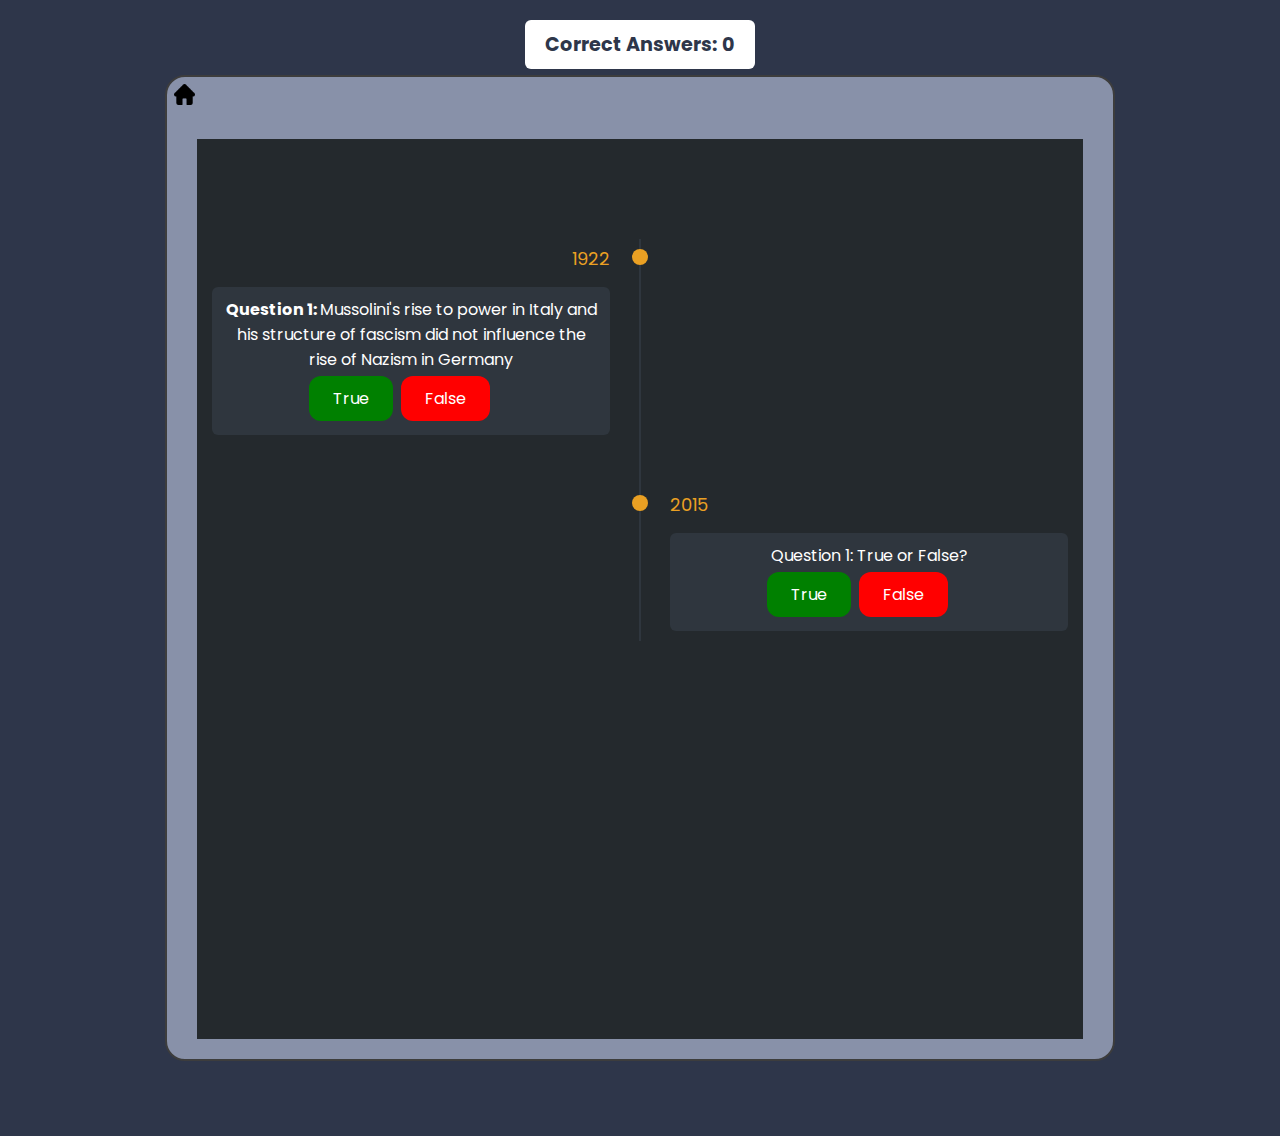
==== timeline.html @ 14f2a446 "fixing pages" ====
<!DOCTYPE html>
<html lang="en">
<head>
    <meta name="viewport" content="width=device-width, initial-scale=1.0">
    <title>Timeline</title>
    <link rel="stylesheet" href="style.css">
    <style>  @import url('https://fonts.googleapis.com/css2?family=Poppins:wght@300;400;500;600;700&display=swap');
      *{
        margin:0;
        padding:0;
        box-sizing: border-box;
      }
      body{
        font-family: 'Poppins', sans-serif;
      }
      .timeline-section{
        background-color: #24292d;
        min-height: 100vh;
        padding: 100px 15px;
      }
      .timeline-items{
        max-width: 1000px;
        margin:auto;
        display: flex;
        flex-wrap: wrap;
        position: relative;
      }
      .timeline-items::before{
        content: '';
        position: absolute;
        width: 2px;
        height: 100%;
        background-color: #2f363e;
        left: calc(50% - 1px);
      }
      .timeline-item{
        margin-bottom: 40px;
        width: 100%;
        position: relative;
      }
      .timeline-item:last-child{
        margin-bottom: 0;
      }
      .timeline-item:nth-child(odd){
          padding-right: calc(50% + 30px);
        text-align: right;
      }
      .timeline-item:nth-child(even){
          padding-left: calc(50% + 30px);
      }
      .timeline-dot{
        height: 16px;
        width: 16px;
        background-color: #eaa023;
        position: absolute;
        left: calc(50% - 8px);
        border-radius: 50%;
        top:10px;
      }
      .timeline-date{
        font-size: 18px;
        color: #eaa023;
        margin:6px 0 15px;
      }
      .timeline-content{
          background-color: #2f363e;
        padding: 30px;
        border-radius: 5px;
      }
      .timeline-content h3{
          font-size: 18px;
        color: #ffffff;
        margin:0 0 10px;
        text-transform: capitalize;
        font-weight: 500;
        text-align: center;
       
      }
      .timeline-content p{
          color: #c8c8c8;
        font-size: 16px;
        font-weight: 300;
        line-height: 22px;
   
      }
      .read-more {
        display: inline-block;
        background-color: #eaa023;
        padding: 8px 16px;
        margin-top: 10px;
        border-radius: 5px;
        font-weight: 500;
        text-decoration: none;
        color: #ffffff;
        cursor: pointer;
}
/* Modal */
.modal {
    display: none;
    position: fixed;
    z-index: 1;
    left: 0;
    top: 0;
    width: 100%;
    height: 100%;
    overflow: auto;
    background-color: rgba(0, 0, 0, 0.4);
}
.modal-content {
    background-color: #2f363e;
    margin: 15% auto;
    padding: 20px;
    border: 1px solid #888;
    width: 80%;
    position: relative;
    text-align: left;
}
.modal-image {
    max-width: 100%;
    height: auto;
}
.close {
    color: white;
    font-size: 28px;
    font-weight: bold;
    position: absolute;
    right: 10px;
    top: 5px;
    cursor: pointer;
}

/* responsive */
@media(max-width: 767px){
  .timeline-items::before{
    left: 7px;
  }
  .timeline-item:nth-child(odd){
    padding-right: 0;
    text-align: left;
  }
  .timeline-item:nth-child(odd),
  .timeline-item:nth-child(even){
    padding-left: 37px;
  }
  .timeline-dot{
    left:0;
  }

      }
    </style>
</head>
<body>

  <div class="container_wrapper"> 
    <a href= "index.html" >
      <img src= "images/black-home.png" style="top:auto; width:35; height:35px; padding:7px" >
      </a>
    <div class="container_inner"> 
      <div id="correct-answers-container">
        <span>Correct Answers: </span><span id="correct-answers">0</span>
      </div>      

    

 <section class="timeline-section">
	<div class="timeline-items">

     <!-- QUESTION 1: ANSWER= FALSE-->
		<div class="timeline-item">
			<div class="timeline-dot"></div>
			<div class="timeline-date">1922</div>
      <div class="quiz">
        <p> <b>Question 1: </b>Mussolini's rise to power in Italy and his structure of fascism did not influence the rise of Nazism in Germany</p>
        <button onclick="checkAnswer('true', 'false', 1)" style="background-color: green; color: white;">True</button>
        <button onclick="checkAnswer('true', 'true', 1)" style="background-color: red; color: white;">False</button>
        <span id="feedback-1" class="correct-incorrect"></span>
      </div>
			<div class="timeline-content" id="timeline-text-1" style="display: none;">
        <h3>Mussolini comes to power in Italy</h3>
        <p>
          The statement is false. Mussolini's rise to power and his conception of fascism 
          did have an impact on the rise of Nazism in Germany. Mussolini’s conception of fascism 
          laid the groundwork for similar ideologies, such as Nazism, which shared several core 
          tenets, including nationalism, totalitarianism, and anti-democratic ideals.

        </p>
        <button class="read-more" id="info-btn-1" style="background-color: purple; color: white;">Read More</button>

        <div class="modal" id="modal-1">
          <div class="modal-content">
            <span class="close">&times;</span>
            <br>
            <div class = "clearfix">
              <img class="modal-image" src="images/prisoners.png" alt="Pineapple" title="this will be displayed as a tooltip" 
              width="526" height="739" padding = "8px">
            <p style="color: white; font-size: 18px;"> 
            <b> Section One </b>
            <br>
            <br>
            Lorem ipsum dolor sit amet, consectetur adipiscing elit. Vestibulum vel justo vitae odio sagittis vulputate non nec velit. Etiam et justo eu dolor convallis tincidunt. In ultricies libero lorem, eget semper lectus egestas in. Sed facilisis odio ac orci pretium, sed vestibulum ligula fringilla. Proin egestas neque non tristique vestibulum. Praesent euismod, sapien non fermentum pretium, mauris eros malesuada enim, et tincidunt mi dolor in lectus.
            <br>
            <br>
            <b>Section 2</b>
            <br>
            <br>
            Pellentesque vel imperdiet turpis, vitae dictum arcu. Quisque fermentum turpis sapien, eget tristique erat auctor in. Ut dapibus, lorem a cursus auctor, sapien purus aliquam neque, eget iaculis ante odio vitae libero. Fusce in eros dolor. Nam ut ipsum dapibus, fermentum orci id, cursus dolor. Mauris at diam odio. In consequat vehicula magna, ut tempor justo ultricies vel. Vivamus dictum bibendum odio, ac venenatis nisl mollis non.
            <br>
            <br>
            <b>Section 3</b>
            <br>
            <br>
            Morbi condimentum nibh vel sapien suscipit, vitae vulputate erat bibendum. Cras bibendum laoreet mauris, in malesuada mauris sodales nec. Integer sed erat consequat, fringilla sem ac, accumsan sapien. Nunc auctor vestibulum ligula, eu maximus mi dignissim a. Integer facilisis, sapien eu bibendum volutpat, nisi lorem egestas sapien, non venenatis ligula libero ut sapien. Duis porttitor convallis quam, in ullamcorper tellus bibendum vel. Fusce vitae ullamcorper nulla, at varius quam.
            </p>
            </div>
          </div>
        </div>
      </div>
    </div>

         <!-- timeline item 2 -->
    <div class="timeline-item">
			<div class="timeline-dot"></div>
			<div class="timeline-date">2015</div>
      <div class="quiz">
        <p>Question 1: True or False?</p>
        <button onclick="checkAnswer('false', 'true', 2)" style="background-color: green; color: white;">True</button>
        <button onclick="checkAnswer('true', 'true', 2)" style="background-color: red; color: white;">False</button>
        <span id="feedback-2" class="correct-incorrect"></span>
      </div>
			<div class="timeline-content" id="timeline-text-2" style="display: none;">
        <h3>timeline item title</h3>
        <p>Lorem ipsum dolor sit amet, consectetur adipiscing elit, sed do eiusmod tempor incididunt ut labore et dolore magna aliqua. </p>
        <button class="read-more" id="info-btn-2" style="background-color: purple; color: white;">Read More</button>
        <div class="modal" id="modal-2">
          <div class="modal-content">
            <span class="close">&times;</span>
            <br>
            <img src="images/black.jpeg" alt="Your Image Description" class="modal-image" width="400" height="400">
            <p>Lorem ipsum dolor sit amet, consectetur adipiscing elit. Vivamus lacinia odio vitae vestibulum vestibulum. Cras porttitor metus justo, ut fringilla nibh pretium a. Fusce laoreet consequat sapien, id congue</p>
          </div>
        </div>
      </div>
    </div>
   


	</div>
</section>
<!-- end of box 1 -->



   
  </div>

  <script src="timeline.js"></script>
</body>
</html>
---- style.css ----
* {
    margin: 0;
    padding: 0;
    font-family: 'Poppins', sans-serif;
    box-sizing: border-box;
  }
  
  body {
    background: #2e364a;
  }
  
  .container_wrapper {
    position: relative;
    margin: 75px auto;
    max-width: 950px;
    background: #8891a9;
    border: 2px solid #3d3d3d;
    border-radius: 20px;
  }
  
  .container_inner {
   
    padding: 20px 30px;
  }
  
  
  .home__menu{
    list-style: none;
    display: flex;
    flex-direction: column;
    align-items: center;
    gap:25px;
}
.home__menu a{
    text-transform: uppercase;
    line-height: 32px;
    font-size: 22px;
    font-weight: 500;
    transition: all 0.2s;
    position: relative;
}
.home__menu a:after {
    content: '';
    position: absolute;
    width: 100%;
    transform: scaleX(0);
    height: 2px;
    bottom: 0;
    left: 0;
    background-color: #0087ca;
    transform-origin: bottom right;
    transition: transform 0.25s ease-out;
}
.home__menu a:hover:after {
    transform: scaleX(1);
    transform-origin: bottom left;
}
  
  .nav-links {
    list-style-type: none;
    display: flex;
    gap: 10px;
    padding-bottom: 20px;
  }
  
  .nav-link {
    text-decoration: none;
    color: white;
    font-size: 1.2rem;
    cursor: pointer;
  }
  
  .nav-link:hover {
    color: #ccc;
  }
  
  button {
    background-color: #4CAF50;
    border: none;
    color: white;
    text-align: center;
    text-decoration: none;
    display: inline-block;
    font-size: 16px;
    margin: 4px 2px;
    cursor: pointer;
    border-radius: 12px;
    padding: 10px 24px;
  }
  /* Add the CSS code for the Read More button and the modal outside the media query */
.read-more {
    display: inline-block;
    background-color: #eaa023;
    padding: 8px 16px;
    margin-top: 10px;
    border-radius: 5px;
    font-weight: 500;
    text-decoration: none;
    color: #ffffff;
    cursor: pointer;
  }
  
  .modal {
    display: none;
    position: fixed;
    z-index: 1;
    left: 0;
    top: 0;
    width: 100%;
    height: 100%;
    overflow: auto;
    background-color: rgba(0, 0, 0, 0.4);
  }
  
  .modal-content {
    background-color: #2f363e;
    margin: 15% auto;
    padding: 20px;
    border: 1px solid #888;
    width: 80%;
    position: relative;
    
  }
  
  .modal-image {
    float: left;
    padding: 12px;
  }

  .clearfix::after {
    content: "";
    clear: both;
    display: table;
    color: white;
    
  }
  
  .close {
    color: white;
    font-size: 28px;
    font-weight: bold;
    position: absolute;
    right: 10px;
    top: 5px;
    cursor: pointer;
  }
  
  /* The rest of your CSS code */
  
  
  .quiz {
    background: #fff;
    padding: 10px;
    border-radius: 6px;
    margin-bottom: 10px;
    text-align: center;
  }
  
  .correct-incorrect {
    padding: 10px;
    margin-top: 10px;
    border-radius: 6px;
    font-weight: bold;
    display: inline-block;
  }
  
  .correct {
    background-color: #4caf50;
    color: white;
  }
  
  .incorrect {
    background-color: #f44336;
    color: white;
  }
  
  .text-hidden {
    display: none;
  }
  

  #correct-answers-container {
    background-color: white;
    color: #2e364a;
    font-size: 1.2rem;
    font-weight: bold;
    padding: 10px 20px;
    border-radius: 6px;
    display: flex;
    justify-content: center;
    align-items: center;
    gap: 5px;
    position: fixed;
    top: 20px;
    left: 50%;
    transform: translateX(-50%);
    z-index: 15;
  }
  
  
  .quiz {
    font-family: 'Poppins';
    color: white;
    background: #2f363e;
    padding: 10px;
    border-radius: 6px;
    margin-bottom: 10px;
  }
  
  .timeline {
    position: relative;
    max-width: 1200px;
    margin: 100px auto;
  }
  
  .container {
    padding: 10px 50px;
    position: relative;
    width: 50%;
    animation: movedown 1s linear forwards;
    opacity: 0;
  }
  

@keyframes movedown {
  0%{
    opacity: 1;
    transform: translateY(-30px);
  }
  100%{
    opacity: 1;
    transform: translateY(0px);
  }
}


.container:nth-child(1){
  animation-delay: 0s;
}
.container:nth-child(2){
  animation-delay: 1s;
}
.container:nth-child(3){
  animation-delay: 2s;
}
.container:nth-child(4){
  animation-delay: 3s;
}
.container:nth-child(5){
  animation-delay: 4s;
}
.container:nth-child(6){
  animation-delay: 5s;
}

.text-box{
  padding: 20px 30px;
  background: #fff;
  position: relative;
  border-radius: 6px;
  font-size: 15px;
}
.left-container{
  left: 0;
}
.right-container{
  left: 50%;
}



@keyframes moveline {
  0%{
    height: 0;
  }
  100%{
    height: 100%;
  }
}

.text-box h2{
  font-weight: 600;
}
.text-box small{
  display: inline-block;
  margin-bottom: 15px;
}

.left-container-arrow{
  height: 0;
  width: 0;
  position: absolute;
  top: 28px;
  z-index: -5;
  border-top: 15px solid transparent;
  border-bottom: 15px solid transparent;
  border-left: 15px solid #fff;
  right: -15px;
}
.right-container-arrow{
  height: 0;
  width: 0;
  position: absolute;
  top: 28px;
  z-index: -5;
  border-top: 15px solid transparent;
  border-bottom: 15px solid transparent;
  border-right: 15px solid #fff;
  left: -15px;
}

  .info-btn.show {
    display: inline-block;
  }
  
.info-btn {
    display: none;
    background-color: #574caf;
    border: none;
    color: white;
    text-align: center;
    text-decoration: none;
    font-size: 12px;
    cursor: pointer;
    border-radius: 4px;
    padding: 4px 8px;
    position:relative;
    top: 10px;
    right: 10px;
  }
  
  

 
  
  .close {
    color: #aaaaaa;
    float: right;
    font-size: 28px;
    font-weight: bold;
  }
  
  .close:hover,
  .close:focus {
    color: #000;
    text-decoration: none;
    cursor: pointer;
  }
  



  

@media screen and (max-width: 600px){
  
  .timeline{
    margin: 50px auto;
  }
  .timeline::after{
    left: 31px;
  }
  .container{
    width: 100%;
    padding-left: 80px;
    padding-right: 25px;
  }
  .text-box{
    font-size: 13px;
  }
  .text-box small{
    margin-bottom: 10px;
  }
  .right-container{
    left: 0;
  }

  .left-container img, .right-container img{
    left: 10px;
  }

  .left-container-arrow{
    border-right: 15px solid #fff;
    border-left: 0;
    left: -15px;
    z-index: -10;
  }

.right-container-arrow{
    border-right: 16px solid #fff;
    border-left: 0;
    left: -15px;
    z-index: 0;
  }

  body {
    display: flex;
    justify-content: center;
    align-items: center;
    min-height: 100vh;
    margin: 0;
}

@keyframes tonext {
    75% {
      left: 0;
    }
    95% {
      left: 100%;
    }
    98% {
      left: 100%;
    }
    99% {
      left: 0;
    }
  }
  
  @keyframes tostart {
    75% {
      left: 0;
    }
    95% {
      left: -300%;
    }
    98% {
      left: -300%;
    }
    99% {
      left: 0;
    }
  }
  
  @keyframes snap {
    96% {
      scroll-snap-align: center;
    }
    97% {
      scroll-snap-align: none;
    }
    99% {
      scroll-snap-align: none;
    }
    100% {
      scroll-snap-align: center;
    }
  }
  
  body {
    max-width: 37.5rem;
    margin: 0 auto;
    padding: 0 1.25rem;
    font-family: 'Lato', sans-serif;
  }
  
  * {
    box-sizing: border-box;
    scrollbar-color: transparent transparent; /* thumb and track color */
    scrollbar-width: 0px;
  }
  
  *::-webkit-scrollbar {
    width: 0;
  }
  
  *::-webkit-scrollbar-track {
    background: transparent;
  }
  
  *::-webkit-scrollbar-thumb {
    background: transparent;
    border: none;
  }
  
  * {
    -ms-overflow-style: none;
  }
  
  ol, li {
    list-style: none;
    margin: 0;
    padding: 0;
  }
  
  .carousel {
    position: relative;
    padding-top: 75%;
    filter: drop-shadow(0 0 10px #0003);
    perspective: 100px;
  }
  
  .carousel__viewport {
    position: absolute;
    top: 0;
    right: 0;
    bottom: 0;
    left: 0;
    display: flex;
    overflow-x: scroll;
    counter-reset: item;
    scroll-behavior: smooth;
    scroll-snap-type: x mandatory;
  }
  
  .carousel__slide {
    position: relative;
    flex: 0 0 100%;
    width: 100%;
    background-color: #f99;
    counter-increment: item;
  }
  
  .carousel__slide:nth-child(even) {
    background-color: #99f;
  }
  
  .carousel__slide:before {
    content: counter(item);
    position: absolute;
    top: 50%;
    left: 50%;
    transform: translate3d(-50%,-40%,70px);
    color: #fff;
    font-size: 2em;
  }
  
  .carousel__snapper {
    position: absolute;
    top: 0;
    left: 0;
    width: 100%;
    height: 100%;
    scroll-snap-align: center;
  }
  
  @media (hover: hover) {
    .carousel__snapper {
      animation-name: tonext, snap;
      animation-timing-function: ease;
      animation-duration: 4s;
      animation-iteration-count: infinite;
    }
  
    .carousel__slide:last-child .carousel__snapper {
      animation-name: tostart, snap;
    }
  }
  
  @media (prefers-reduced-motion: reduce) {
    .carousel__snapper {
      animation-name: none;
    }
  }
  
  .carousel:hover .carousel__snapper,
  .carousel:focus-within .carousel__snapper {
    animation-name: none;
  }
  
  .carousel__navigation {
    position: absolute;
    right: 0;
    bottom: 0;
    left: 0;
    text-align: center;
  }
  
  .carousel__navigation-list,
  .carousel__navigation-item {
    display: inline-block;
  }
  
  .carousel__navigation-button {
    display: inline-block;
    width: 1.5rem;
    height: 1.5rem;
    background-color: #333;
    background-clip: content-box;
    border: 0.25rem solid transparent;
    border-radius: 50%;
    font-size: 0;
    transition: transform 0.1s;
  }
  
  .carousel::before,
  .carousel::after,
  .carousel__prev,
  .carousel__next {
    position: absolute;
    top: 0;
    margin-top: 37.5%;
    width: 4rem;
    height: 4rem;
    transform: translateY(-50%);
    border-radius: 50%;
    font-size: 0;
    outline: 0;
  }
  
  .carousel::before,
  .carousel__prev {
    left: -1rem;
  }
  
  .carousel::after,
  .carousel__next {
    right: -1rem;
  }
  
  .carousel::before,
  .carousel::after {
    content: '';
    z-index: 1;
    background-color: #333;
    background-size: 1.5rem 1.5rem;
    background-repeat: no-repeat;
    background-position: center center;
    color: #fff;
    font-size: 2.5rem;
    line-height: 4rem;
    text-align: center;
    pointer-events: none;
  }
  
  .carousel::before {
    background-image: url("data:image/svg+xml,%3Csvg viewBox='0 0 100 100' xmlns='http://www.w3.org/2000/svg'%3E%3Cpolygon points='0,50 80,100 80,0' fill='%23fff'/%3E%3C/svg%3E");
  }
  
  .carousel::after {
    background-image: url("data:image/svg+xml,%3Csvg viewBox='0 0 100 100' xmlns='http://www.w3.org/2000/svg'%3E%3Cpolygon points='100,50 20,100 20,0' fill='%23fff'/%3E%3C/svg%3E");
  }



}
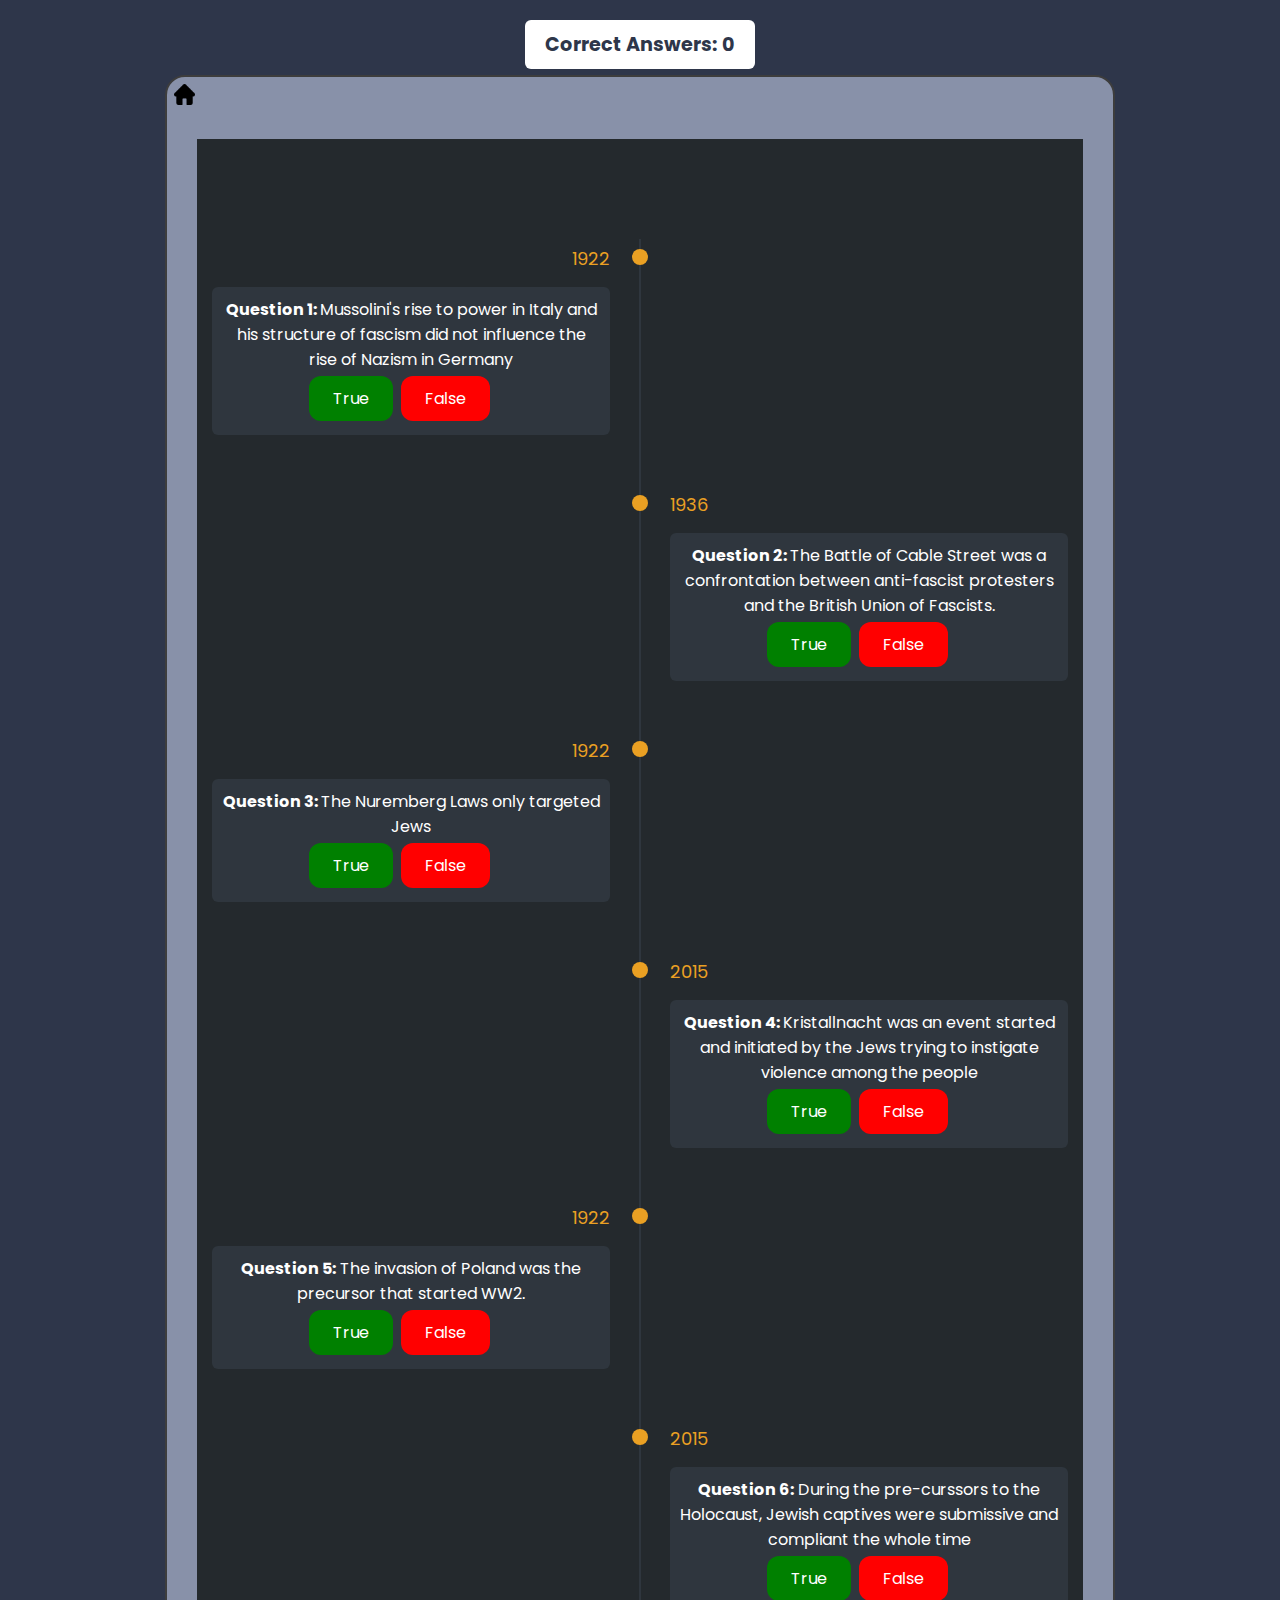
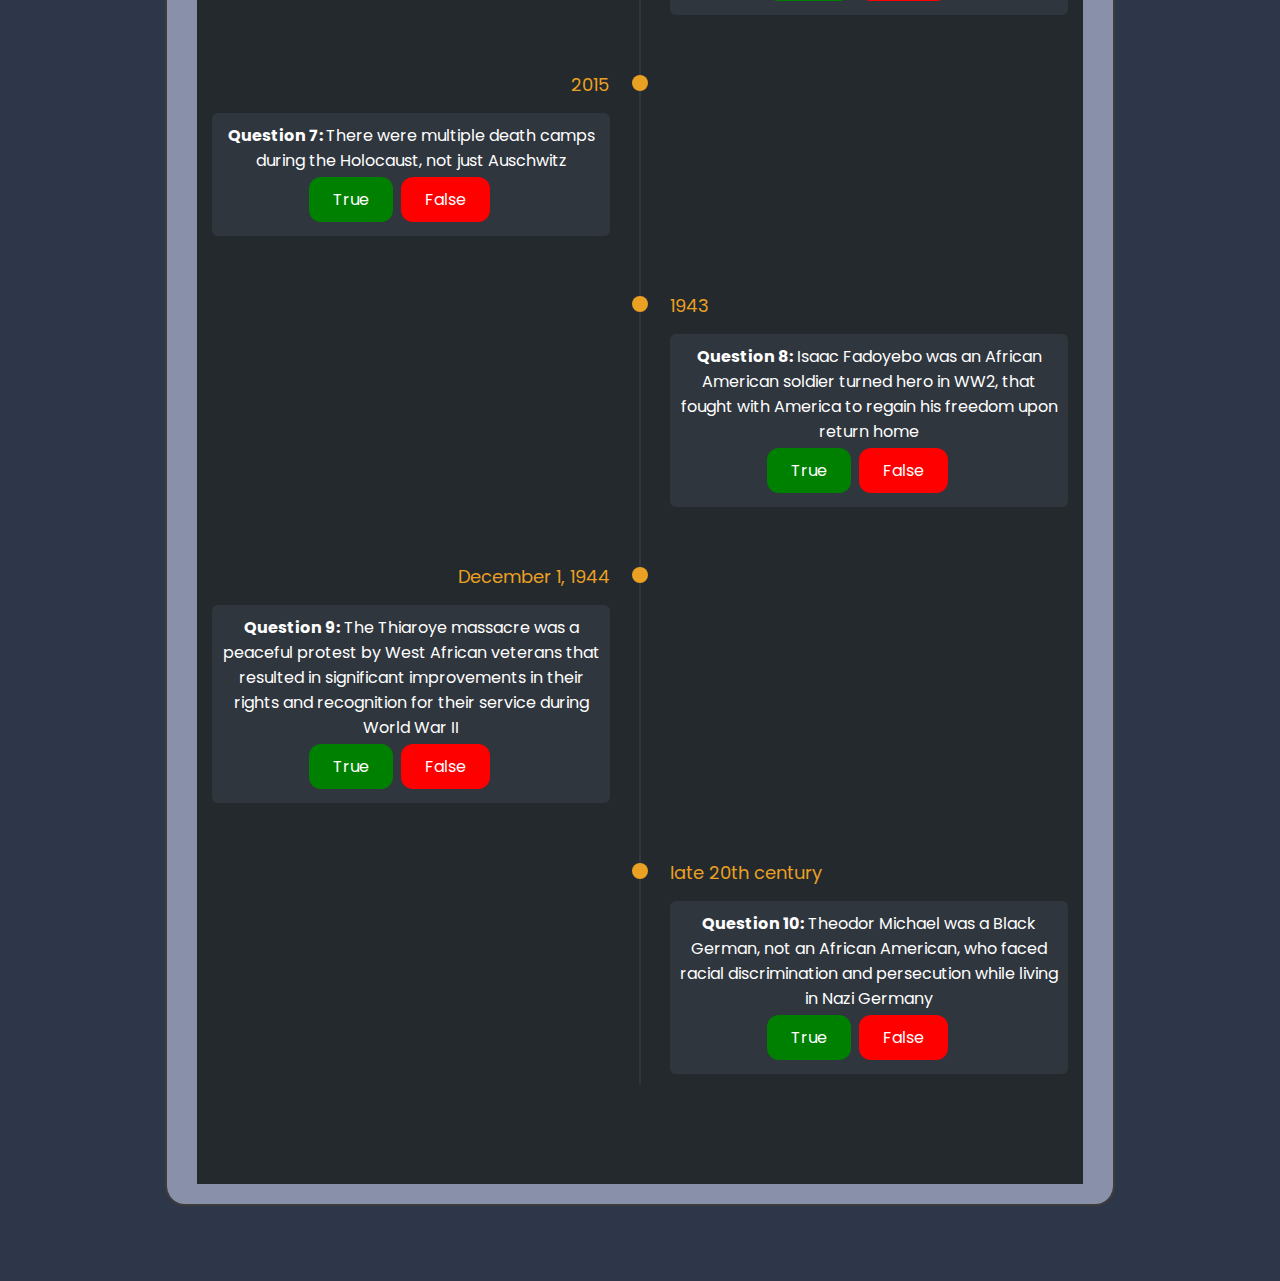
==== commit d841d494: "updating all 10 events (very rough draft)" ====
--- a/timeline.html
+++ b/timeline.html
@@ -129,6 +129,43 @@
     cursor: pointer;
 }
 
+/* collpasible */
+.collapsible {
+  background-color: #404a55;
+  opacity: 0.65;
+  color: white;
+  cursor: pointer;
+  padding: 18px;
+  width: 100%;
+  border: none;
+  text-align: left;
+  outline: none;
+  font-size: 15px;
+}
+
+.active, .collapsible:hover {
+  background-color: rgb(165, 161, 161);
+}
+
+.collapsible:after {
+  content: '\002B';
+  color: white;
+  font-weight: bold;
+  float: right;
+  margin-left: 5px;
+}
+
+.active:after {
+  content: "\2212";
+}
+
+.content {
+  padding: 0 18px;
+  max-height: 0;
+  overflow: hidden;
+  transition: max-height 0.2s ease-out;
+
+}
 /* responsive */
 @media(max-width: 767px){
   .timeline-items::before{
@@ -191,67 +228,614 @@
             <span class="close">&times;</span>
             <br>
             <div class = "clearfix">
-              <img class="modal-image" src="images/prisoners.png" alt="Pineapple" title="this will be displayed as a tooltip" 
+              <img class="modal-image" src="images/event-images/H-M.png" alt="Pineapple" title="Hitler & Mussolini greet each other for the first time in Venice" 
               width="526" height="739" padding = "8px">
             <p style="color: white; font-size: 18px;"> 
-            <b> Section One </b>
-            <br>
-            <br>
-            Lorem ipsum dolor sit amet, consectetur adipiscing elit. Vestibulum vel justo vitae odio sagittis vulputate non nec velit. Etiam et justo eu dolor convallis tincidunt. In ultricies libero lorem, eget semper lectus egestas in. Sed facilisis odio ac orci pretium, sed vestibulum ligula fringilla. Proin egestas neque non tristique vestibulum. Praesent euismod, sapien non fermentum pretium, mauris eros malesuada enim, et tincidunt mi dolor in lectus.
-            <br>
-            <br>
-            <b>Section 2</b>
-            <br>
-            <br>
-            Pellentesque vel imperdiet turpis, vitae dictum arcu. Quisque fermentum turpis sapien, eget tristique erat auctor in. Ut dapibus, lorem a cursus auctor, sapien purus aliquam neque, eget iaculis ante odio vitae libero. Fusce in eros dolor. Nam ut ipsum dapibus, fermentum orci id, cursus dolor. Mauris at diam odio. In consequat vehicula magna, ut tempor justo ultricies vel. Vivamus dictum bibendum odio, ac venenatis nisl mollis non.
-            <br>
-            <br>
-            <b>Section 3</b>
-            <br>
-            <br>
-            Morbi condimentum nibh vel sapien suscipit, vitae vulputate erat bibendum. Cras bibendum laoreet mauris, in malesuada mauris sodales nec. Integer sed erat consequat, fringilla sem ac, accumsan sapien. Nunc auctor vestibulum ligula, eu maximus mi dignissim a. Integer facilisis, sapien eu bibendum volutpat, nisi lorem egestas sapien, non venenatis ligula libero ut sapien. Duis porttitor convallis quam, in ullamcorper tellus bibendum vel. Fusce vitae ullamcorper nulla, at varius quam.
-            </p>
+            <b> More information </b>
+            <br>
+            <br>
+            Mussolini's conception/definition of fascism, as described in "The Nationalism Reader," provided a new framework for the political landscape in Europe. He wrote, "Fascism is action, and it is thought; action in which doctrine is immanent, and doctrine arising from a given system of historical forces in which it is inserted and working on them from within" (Mussolini qtd. in Dahbour and Ishay 199). 
+            <br>
+            <br>
+            This statement reflects the core belief of fascism as an active, spiritual, and holistic approach to governance that encompasses all aspects of life.It also included a strong emphasis on the state's importance, the suppression of individualism for the greater good, and a spiritual connection to a higher law Mussolini's ideas, which would later resonate with and influence the development of Nazism in Germany.
+            <br>
+            <br>
+            <b>Editors Opinion</b>
+            <br>
+            <br>
+            During this unit, engaging with Mussolini's definition of fascism offers valuable insight into the roots of a political ideology that shaped Europe during the 20th century. Understanding the foundations of fascism and its impact on the rise of Nazism in Germany helps to contextualize the historical events leading up to World War II and the Holocaust. 
+            <br>
+            <br>
+            Moreover, by examining the political, social, and ideological factors that contributed to the rise of fascism, not only us taking the course but also society as a whole can better comprehend the challenges societies faced during this tumultuous period and learn from history to recognize the potential dangers of extremist ideologies.
+            <br>
+            <p></p>
+            <button class="collapsible"><b>Sources</b></button>
+            <div class="content">
+              <p class="hangingindent">Dahbour, Omar, and Micheline Ishay, editors. The Nationalism Reader. Humanity Books, 1999</p>
+              <br>
+              <p class="hangingindent">Hitler & Mussolini greet each other for the first time in Venice. 6/13/1934. Artstor, library-artstor-org.oxy.idm.oclc.org/asset/ARTSTOR_103_41822001751609</p>
+            </div>
+                      
+
+
             </div>
           </div>
         </div>
       </div>
     </div>
 
-         <!-- timeline item 2 -->
+    <!-- QUESTION 2: ANSWER=-->
+    <div class="timeline-item">
+			<div class="timeline-dot"></div>
+			<div class="timeline-date">1936</div>
+      <div class="quiz">
+        <p><b>Question 2: </b>The Battle of Cable Street was a confrontation between anti-fascist protesters and the British Union of Fascists.</p>
+        <button onclick="checkAnswer('true', 'true', 2)" style="background-color: green; color: white;">True</button>
+        <button onclick="checkAnswer('false', 'true', 2)" style="background-color: red; color: white;">False</button>
+        <span id="feedback-2" class="correct-incorrect"></span>
+      </div>
+			<div class="timeline-content" id="timeline-text-2" style="display: none;">
+        <h3>Battle of Cable Street
+        </h3>
+        <p>The Battle of Cable Street was indeed a confrontation between anti-fascist protesters and the British Union of Fascists (BUF) led by Oswald Mosley, a former member of Parliament who founded the BUF in 1932. They built barricades and clashed with the police, who were assigned to accompany the march, to prevent the BUF from spreading their message of hatred and intolerance.
+        </p>
+        <button class="read-more" id="info-btn-2" style="background-color: purple; color: white;">Read More</button>
+        <div class="modal" id="modal-2">
+          <div class="modal-content">
+            <span class="close">&times;</span>
+            <br>
+            <div class = "clearfix">
+              <img class="modal-image" src="images/event-images/cable-street.webp" alt="Pineapple" title="Hitler & Mussolini greet each other for the first time in Venice" 
+              width="526" height="739" padding = "8px">
+            <p style="color: white; font-size: 18px;"> 
+            <b> More information </b>
+            <br>
+            <br>
+            The Battle of Cable Street is an example of grassroots resistance against the rise of fascism in the 1930s. This event occurred when fascist ideologies were gaining momentum across Europe, such as Mussolini's rise to power in Italy as discussed in the previous event. The diverse group of anti-fascist protesters, up to 200,000, included Jewish residents, Irish dock workers and laborers, Communists, and Labour Party members.  The demonstrators' successful effort to force Mosley and the BUF to turn back shows the power of collective action against oppressive ideologies.
+            <br>
+            <br>
+            Their chant, "No Pasarán! They Shall Not Pass!"—borrowed from Spain's anti-fascist movement—symbolized their determination to stand up against the BUF's hateful rhetoric, which targeted Jews and Communists. This event demonstrates how communities could unite in the face of the growing fascist threat and fight to protect their values and way of life. 
+            <br>
+            <br>
+            <b>Editor's Opinion:</b>
+            <br>
+            <br>
+            I find the Battle of Cable Street to be a powerful illustration of the potential for ordinary people to make a stand against hateful ideologies. This event highlights the importance of community solidarity and collective action in the face of oppressive forces, such as the BUF's brand of fascism. The Battle of Cable Street underscores the need for vigilance against the spread of hatred and intolerance, as well as the responsibility of each individual to take an active role in safeguarding democratic values. By understanding how communities have successfully resisted the rise of fascism in the past, we can better equip ourselves to recognize and confront similar threats in the present and future.
+            <br>
+            <p></p>
+            <button class="collapsible"><b>Sources</b></button>
+            <div class="content">
+              <p class="hangingindent">Dahbour, Omar, and Micheline Ishay, editors. The Nationalism Reader. Humanity Books, 1999</p>
+              <br>
+              <p class="hangingindent">Hitler & Mussolini greet each other for the first time in Venice. 6/13/1934. Artstor, library-artstor-org.oxy.idm.oclc.org/asset/ARTSTOR_103_41822001751609</p>
+            </div>
+                      
+
+
+            </div>
+        </div>
+      </div>
+    </div>
+
+    
+
+	</div>
+
+
+<!-- QUESTION 3: ANSWER= FALSE-->
+<div class="timeline-item">
+  <div class="timeline-dot"></div>
+  <div class="timeline-date">1922</div>
+  <div class="quiz">
+    <p> <b>Question 3: </b>The Nuremberg Laws only targeted Jews </p>
+    <button onclick="checkAnswer('true', 'false', 3)" style="background-color: green; color: white;">True</button>
+    <button onclick="checkAnswer('true', 'true', 3)" style="background-color: red; color: white;">False</button>
+    <span id="feedback-3" class="correct-incorrect"></span>
+  </div>
+  <div class="timeline-content" id="timeline-text-3" style="display: none;">
+    <h3>Nuremberg laws enacted
+    </h3>
+    <p>
+      The statement is false. While Jews were the primary focus of the Nuremberg Laws, which were antisemitic and racist laws enacted in Nazi Germany, other racial minorities were also targeted by these discriminatory measures. The Nuremberg Laws thus had a far-reaching impact on the lives of many minority groups in Nazi Germany.
+
+    </p>
+    <button class="read-more" id="info-btn-3" style="background-color: purple; color: white;">Read More</button>
+
+    <div class="modal" id="modal-3">
+      <div class="modal-content">
+        <span class="close">&times;</span>
+        <br>
+        <div class = "clearfix">
+          <img class="modal-image" src="images/event-images/jewish-star.png" alt="Pineapple" title="Hitler & Mussolini greet each other for the first time in Venice" 
+          width="526" height="739" padding = "8px">
+        <p style="color: white; font-size: 18px;"> 
+        <b> More information </b>
+        <br>
+        <br>
+        <b>Supporting Information:</b>
+        <br>
+        <br>
+        The Nuremberg Laws were enacted in 1935 by the Nazi regime and aimed at marginalizing Jews and other racial minorities. Both groups were subjected to "social death" due to these laws. This "social death" meant that targeted individuals were systematically excluded from participating in the social, cultural, and economic life of their communities.
+        <br>
+        <br>
+        For example, Jews were only allowed to give their babies names from a predetermined list of approved Jewish names, further isolating them from the broader society. The boycott of Jewish businesses also played a significant role in crippling their economic livelihoods and further marginalizing them. These measures contributed to the "social death" of Jews and other minorities by systematically excluding them from participating in their communities' social, cultural, and economic life.
+        <br>
+        <br>
+        In the words of Robert Gellately in ‘Backing Hitler,’ "The Law for the Protection of German Blood and German Honour, as it was called, outlawed new marriages between Jews and non-Jews; forbade extramarital sexual relations between them; made it illegal for Jews to employ non-Jewish women under 45 as servants; and illegal for Jews to raise the German flag"(Gellately 56). These measures, along with other Nuremberg Laws, aimed to establish a racial hierarchy where Jews and other racial minorities were treated as inferior.
+        <br>
+        <br>
+        In addition, Hitler initially considered a broader version of these laws that would have targeted more people of mixed race but decided against it due to public opinion. The laws enacted, however, still had a significant impact on the lives of Jews and other racial minorities.
+        <br>
+        <br>
+        <b>Editor's Opinion:</b>
+        <br>
+        <br>
+        The Nuremberg Laws were a disturbing example of how racism and antisemitism can be institutionalized and treated as the ‘norm.’ I believe it's essential to learn about and discuss these historical events to prevent such oppressive measures from happening again. Moreover, studying the Nuremberg Laws also demonstrates the role that legislation can play in shaping societal attitudes and contributing to the marginalization of certain groups. The fact that Hitler considered a broader version of the laws but decided against it due to public opinion highlights the importance of public sentiment in influencing policy decisions, making it essential for us to engage in discussions about equality and tolerance actively.
+        <br>
+
+        <p></p>
+        <button class="collapsible"><b>Sources</b></button>
+        <div class="content">
+          <p class="hangingindent">Dahbour, Omar, and Micheline Ishay, editors. The Nationalism Reader. Humanity Books, 1999</p>
+          <br>
+          <p class="hangingindent">Hitler & Mussolini greet each other for the first time in Venice. 6/13/1934. Artstor, library-artstor-org.oxy.idm.oclc.org/asset/ARTSTOR_103_41822001751609</p>
+        </div>
+                  
+
+
+        </div>
+      </div>
+    </div>
+  </div>
+</div>
+
+    <!-- QUESTION 4: ANSWER=-->
     <div class="timeline-item">
 			<div class="timeline-dot"></div>
 			<div class="timeline-date">2015</div>
       <div class="quiz">
-        <p>Question 1: True or False?</p>
-        <button onclick="checkAnswer('false', 'true', 2)" style="background-color: green; color: white;">True</button>
-        <button onclick="checkAnswer('true', 'true', 2)" style="background-color: red; color: white;">False</button>
-        <span id="feedback-2" class="correct-incorrect"></span>
-      </div>
-			<div class="timeline-content" id="timeline-text-2" style="display: none;">
-        <h3>timeline item title</h3>
-        <p>Lorem ipsum dolor sit amet, consectetur adipiscing elit, sed do eiusmod tempor incididunt ut labore et dolore magna aliqua. </p>
-        <button class="read-more" id="info-btn-2" style="background-color: purple; color: white;">Read More</button>
-        <div class="modal" id="modal-2">
+        <p><b>Question 4: </b>Kristallnacht was an event started and initiated by the Jews trying to instigate violence among the people</p>
+        <button onclick="checkAnswer('false', 'true', 4)" style="background-color: green; color: white;">True</button>
+        <button onclick="checkAnswer('true', 'true', 4)" style="background-color: red; color: white;">False</button>
+        <span id="feedback-4" class="correct-incorrect"></span>
+      </div>
+			<div class="timeline-content" id="timeline-text-4" style="display: none;">
+        <h3>Kristallnacht</h3>
+        <p>The statement is false. Jews did not initiate Kristallnacht, but rather it was a series of Nazi-sponsored pogroms launched on November 9-10, 1938. These pogroms led to the destruction of 1,500 synagogues, thousands of Jewish businesses and homes, and the murder of many Jews. The violence was instigated by Nazi propaganda, and the Jews were falsely blamed for starting the riots.. </p>
+        <button class="read-more" id="info-btn-4" style="background-color: purple; color: white;">Read More</button>
+        <div class="modal" id="modal-4">
           <div class="modal-content">
             <span class="close">&times;</span>
             <br>
-            <img src="images/black.jpeg" alt="Your Image Description" class="modal-image" width="400" height="400">
-            <p>Lorem ipsum dolor sit amet, consectetur adipiscing elit. Vivamus lacinia odio vitae vestibulum vestibulum. Cras porttitor metus justo, ut fringilla nibh pretium a. Fusce laoreet consequat sapien, id congue</p>
+            <div class = "clearfix">
+              <img class="modal-image" src="images/event-images/Kristallnacht.png" alt="Pineapple" title="Hitler & Mussolini greet each other for the first time in Venice" 
+              width="526" height="739" padding = "8px">
+            <p style="color: white; font-size: 18px;"> 
+            <b> More information </b>
+            Kristallnacht, or the "Night of Broken Glass," marked a pivotal moment in escalating anti-Semitic violence and persecution in Nazi Germany. The state-sponsored riots resulted in the loss of Jewish lives, the devastation of their property, and the tacit approval of these actions by the government. Propaganda fueled the violence, ultimately leading to the arrest of 30,000 Jews who were then unjustly blamed for the riots and sent to concentration camps.
+            <br>
+            <br>
+            According to the Cambridge Dictionary of Judaism and Jewish Culture, "Nazi leaders were in agreement when it came to blaming Jews for the violence, and they required Germany’s Jewish community to pay 1 billion Reichsmarks ($401 million) for the murder of vom Rath and the damages caused by the riot" (Baskin 359). Clearly, the disturbing extent to which the Nazi regime shifted the blame for the violence and destruction onto the very people they were persecuting—the Jews. Nazi leaders further dehumanized and marginalized the Jewish population. This financial burden functioned as a form of collective punishment and helped to impoverish the Jewish community, making them even more vulnerable to future persecution.
+            <br>
+            <br>
+            In addition, “Hitler told the Reichstag that if Jewish ﬁnanciers “once again” plunged Europe into war, the result would not be the bolshevization of the world, but the “annihilation of the Jewish race in Europe”(Baskin 359). The excerpt reveals Hitler's manipulation of the preconceived notion that Jews were responsible for instigating violence to justify his anti-Semitic policies. By claiming that Jewish financiers were capable of plunging Europe into war, he sought to strengthen the belief that Jews were a danger to society.
+            <br>
+            <br>
+            Nazi propaganda manipulated public opinion and incited the German population against the Jews. By instigating these riots and subsequently blaming the Jewish community, the Nazi regime demonstrated its cunning ability to manipulate facts and perceptions to justify its heinous actions.
+            <br>
+            <br>
+            <b>Editor's Opinion:</b>
+            <br>
+            <br>
+            Kristallnacht is a dark chapter in history that illustrates the devastating impact of racism, antisemitism, and state-sponsored persecution. As a student and someone who just learned of this event in a lecture, I believe it is crucial to understand the events surrounding Kristallnacht to recognize the dangers of allowing such hatred to fester unchecked in society. By studying this event, we can work towards fostering a more inclusive, tolerant, and empathetic world. The false blame placed on Jews for instigating the violence is a stark reminder of how propaganda can manipulate public opinion and justify atrocities against innocent people.
+            <br>
+            <p></p>
+            <button class="collapsible"><b>Sources</b></button>
+            <div class="content">
+              <p class="hangingindent">Dahbour, Omar, and Micheline Ishay, editors. The Nationalism Reader. Humanity Books, 1999</p>
+              <br>
+              <p class="hangingindent">Hitler & Mussolini greet each other for the first time in Venice. 6/13/1934. Artstor, library-artstor-org.oxy.idm.oclc.org/asset/ARTSTOR_103_41822001751609</p>
+            </div>
+                      
+
+
+            </div>
+        </div>
+      </div>
+    </div>
+	</div>
+
+       <!-- QUESTION 5: ANSWER=-->
+       <div class="timeline-item">
+        <div class="timeline-dot"></div>
+        <div class="timeline-date">1922</div>
+        <div class="quiz">
+          <p> <b>Question 5:</b> The invasion of Poland was the precursor that started WW2.
+          </p>
+          <button onclick="checkAnswer('true', 'true', 5)" style="background-color: green; color: white;">True</button>
+          <button onclick="checkAnswer('false', 'true', 5)" style="background-color: red; color: white;">False</button>
+          <span id="feedback-5" class="correct-incorrect"></span>
+        </div>
+        <div class="timeline-content" id="timeline-text-5" style="display: none;">
+          <h3> Lebensraum + Invasion of Poland: the start of WW2
+          </h3>
+          <p>The statement is true. The September 1, 1939 invasion marked World War II's beginning. The invasion served as a concept of "lebensraum" and was central to Hitler's expansionist policies. Hitler’a idea of Lebensraum was used to justify the invasion of Poland and other territories, leading to the forced displacement, exploitation, and persecution of millions of people.
+            The invasion prompted Britain and France, allied with Poland, to declare war on Germany, thus initiating a global conflict. Supporting Information:
+            </p>
+          <button class="read-more" id="info-btn-5" style="background-color: purple; color: white;">Read More</button>
+          <div class="modal" id="modal-5">
+            <div class="modal-content">
+              <span class="close">&times;</span>
+              <br>
+              <div class = "clearfix">
+                <img class="modal-image" src="images/event-images/hitler-catoon.png" alt="Pineapple" title="Hitler & Mussolini greet each other for the first time in Venice" 
+                width="526" height="739" padding = "8px">
+              <p style="color: white; font-size: 18px;"> 
+              <b> More information </b>
+              <br>
+              <br>
+              Hitler began to put the German economy on a war footing, devoting significant resources to rearmament and creating new jobs. Britain and France made alliances with Poland, pledging to go to war if Poland was attacked. This set the stage for World War II's outbreak following Poland's invasion.
+              <br>
+              <br>
+              The excerpt below highlights how the Nazi racial ideology viewed Slavic peoples as inferior to Germanics, considering them primarily suited for physical labor. This ideology played a significant role in shaping the course of the war and contributed to the start of World War 2.
+              <br>
+              <br>
+              The remark states, "According to Nazi racial ideology, the effects of which occupied Poland had already experienced since 1939, Slavic peoples were inferior to Germanics and suited primarily for physical labor. From the start, the war against the Soviet Union was planned as a war of extermination (Doc. 5.11) in which the traditional rules of warfare were to be ignored. Jews and Communist officials were targeted for mass murder in plans drawn up before the attack” (Stackelberg and Winkle 117).
+              <br>
+              <br>
+              The invasion of Poland was driven by Nazi racial ideology, which ultimately played a pivotal role in starting WW2. By deeming Slavic peoples inferior and targeting Jews and Communist officials for mass murder, the Nazi regime ignited a war of extermination that went beyond the traditional rules of warfare. The invasion of Poland and the subsequent war against the Soviet Union, fueled by these ideologies, set the stage for a global conflict. Countries like Britain and France were compelled to defend Poland and their own interests against the growing threat of the Nazis.
+              <br>
+              <br>
+              Other factors that played a role in the lead-up to World War II happened in the USSR, when Stalin had established himself as the sole leader by 1928 and embarked on a top-down program of industrialization and collectivization. Nazi Germany occupied France in July 1940, leading to the rounding up of Jews living freely in unoccupied France. The Blitz, which lasted from September 1940 to May 1941, saw the deaths of 40,000 Britons. These events contributed to the escalation of the conflict and the spread of racism and antisemitism across Europe.
+              <br>
+              <br>
+              <b>Editor's Opinion:</b>
+              <br>
+              <br>
+              The invasion of Poland in 1939 was a crucial event that triggered the start of World War II. Hitler's aggressive expansionist policies, based on the "lebensraum" concept, led to widespread suffering and destruction. The invasion of Poland resulted in the Polish population's displacement and exploitation and set off a chain of events that led to a global conflict marked by racism, antisemitism, and unprecedented violence. It is essential to remember these events and their consequences on the world to prevent similar tragedies from occurring in the future.
+              <br>
+              
+              <p></p>
+              <button class="collapsible"><b>Sources</b></button>
+              <div class="content">
+                <p class="hangingindent">Dahbour, Omar, and Micheline Ishay, editors. The Nationalism Reader. Humanity Books, 1999</p>
+                <br>
+                <p class="hangingindent">Hitler & Mussolini greet each other for the first time in Venice. 6/13/1934. Artstor, library-artstor-org.oxy.idm.oclc.org/asset/ARTSTOR_103_41822001751609</p>
+              </div>
+                        
+  
+  
+              </div>
           </div>
         </div>
       </div>
+  
+      
+  
     </div>
+
+    <!-- QUESTION 6: ANSWER=-->
+    <div class="timeline-item">
+			<div class="timeline-dot"></div>
+			<div class="timeline-date">2015</div>
+      <div class="quiz">
+        <p> <b>Question 6:</b> During the pre-curssors to the Holocaust, Jewish captives were submissive and compliant the whole time</p>
+        <button onclick="checkAnswer('false', 'true', 6)" style="background-color: green; color: white;">True</button>
+        <button onclick="checkAnswer('true', 'true', 6)" style="background-color: red; color: white;">False</button>
+        <span id="feedback-6" class="correct-incorrect"></span>
+      </div>
+			<div class="timeline-content" id="timeline-text-6" style="display: none;">
+        <h3>Start of the Holocaust </h3>
+        <p>The statement is false. Jewish captives displayed various forms of resistance throughout the Holocaust, demonstrating courage and determination in adversity. One notable example is the Warsaw Ghetto uprising in April 1943. This event shows that Jewish people were not passive in the face of Nazi oppression but actively fought against their persecution. </p>
+        <button class="read-more" id="info-btn-6" style="background-color: purple; color: white;">Read More</button>
+        <div class="modal" id="modal-6">
+          <div class="modal-content">
+            <span class="close">&times;</span>
+            <br>
+            <div class = "clearfix">
+              <img class="modal-image" src="images/event-images/warsaw.png" alt="Pineapple" title="POLAND. icp 762. Warsaw. October 1948. The remains of the Jewish 'ghetto'." 
+              width="526" height="739" padding = "8px">
+            <p style="color: white; font-size: 18px;"> 
+            <b> More information </b>
+            <br>
+            <br>
+            More information: The Holocaust was a horrific event in history, where millions of Jews and other minority groups were systematically persecuted and killed by the Nazis. The policy shift from expelling Jews to exterminating them, the construction of Jewish ghettos, and the implementation of mass killing methods like gas chambers are only a few of the primary tactics used. One of the most significant acts of resistance was the Warsaw Ghetto uprising in April-May 1943, where Jews fought back against the Nazis, though ultimately unsuccessful.”The ∗ Warsaw ghetto - was the largest in Nazi-occupied Europe. [R]esistance organizations in the Warsaw ghetto staged an uprising against deportations, which resulted in a six-week battle with the German authorities” (Baskin 238).
+            <br>
+            <br>
+            Before the extermination policy, the Nazis practiced social exiling, where Jews were forced to pay for their own immigration. This demonstrates the early stages of discrimination and persecution that would escalate into the Holocaust. 
+            <br>
+            <br>
+            In his book "Voices from the Warsaw Ghetto: Writing Our History," David G. Roskies explains Emanuel Ringelblum's archival project aimed to combat General Jürgen Stroop's version of events, who had sent a leather-bound report titled "The Jewish Quarter of Warsaw is no more!" to Heinrich Himmler. This report detailed the suppression of the Warsaw Ghetto uprising and the destruction of the ghetto. Ringelblum, a historian and social activist, wanted to ensure that the victims of the Holocaust had the opportunity to tell their own stories in their own voices.
+            <br>
+            <br>
+            Roskies explains the significance of Ringelblum's work: "Of all these people, only a few survived. Of all the documentation, however, 1,693 items comprising 35,000 pages were recovered from the Ringelblum Archive alone. So it is through paper that today one can conjure up the people anew—through all manner of minutes, memoranda, diaries, memoirs, last letters, essays, poems, songs, jokes, novels, stories, plays, questionnaires, charts, scholarly treatises, sermons, classroom compositions, diplomas, proclamations, posters, photographs, drawings, and paintings" (Roskies 8).
+            <br>
+            <br>
+            Ringelblum brought together a diverse team of individuals, including chroniclers, statisticians, economists, social scientists, activists, medical doctors, reporters, poets, photographers, and graphic artists, to document the collective record of a civilization responding to its own destruction. The archival material and documents buried by the Jews during the Warsaw Ghetto uprising ensured that their life stories would be preserved and told, offering an alternative narrative to that of General Jürgen Stroop. This act further emphasizes the determination of the Jewish people to resist their oppressors and leave a lasting record of their struggle.
+            <br>
+            <br>
+            <b>Editor's Opinion:</b>
+            <br>
+            <br>
+            As someone who once believed this false narrative (pertaining to the original T or F question), it is vital to acknowledge and honor the diverse forms of resistance displayed by Jews during the Holocaust, such as the Warsaw Ghetto uprising. The uprising serves as a powerful reminder of the strength, determination, and courage of the Jewish people, even when faced with the unimaginable atrocities committed by the Nazis. A comprehensive study of the Holocaust must include an examination of this resistance to gain a more accurate and nuanced understanding of the Jewish experience during this dark period in history. Preserving their history further highlights the importance of remembering and honoring their struggle.
+            <br>
+            
+            <p></p>
+            <button class="collapsible"><b>Sources</b></button>
+            <div class="content">
+              <p class="hangingindent">Dahbour, Omar, and Micheline Ishay, editors. The Nationalism Reader. Humanity Books, 1999</p>
+              <br>
+              <p class="hangingindent">Hitler & Mussolini greet each other for the first time in Venice. 6/13/1934. Artstor, library-artstor-org.oxy.idm.oclc.org/asset/ARTSTOR_103_41822001751609</p>
+            </div>
+                      
+
+
+            </div>
+        </div>
+      </div>
+    </div>
+	</div>
+
+
+ 
+
+
+        <!-- QUESTION 7: ANSWER=-->
+        <div class="timeline-item">
+          <div class="timeline-dot"></div>
+          <div class="timeline-date">2015</div>
+          <div class="quiz">
+            <p><b>Question 7: </b>There were multiple death camps during the Holocaust, not just Auschwitz </p>
+            <button onclick="checkAnswer('true', 'true', 7)" style="background-color: green; color: white;">True</button>
+            <button onclick="checkAnswer('false', 'true', 7)" style="background-color: red; color: white;">False</button>
+            <span id="feedback-7" class="correct-incorrect"></span>
+          </div>
+          <div class="timeline-content" id="timeline-text-7" style="display: none;">
+            <h3>Auschwitz</h3>
+            <p>The statement is true. As the Holocaust unfolded, the Nazis created a network of extermination camps designed for the mass murder of Jews, as well as other targeted groups. While Auschwitz is the most well-known and infamous of these camps, others, such as Treblinka, Sobibor, and Belzec, were also key sites of mass murder. Understanding that Auschwitz was not the only death camp highlights the scale and horror of the Holocaust.
+            </p>
+            <button class="read-more" id="info-btn-7" style="background-color: purple; color: white;">Read More</button>
+            <div class="modal" id="modal-7">
+              <div class="modal-content">
+                <span class="close">&times;</span>
+                <br>
+                <div class = "clearfix">
+                  <img class="modal-image" src="images/event-images/a-camp.png" alt="Pineapple" title="Exterior,Auschwitz Concentration Camp,Poland,1993" 
+                  width="526"  padding = "8px">
+                <p style="color: white; font-size: 18px;"> 
+                <b> More information </b>
+                <br>
+                <br>
+                In the excerpt, the author states: "But in the spring and early summer of 1944, Auschwitz was stretched to capacity and beyond by the most horrific and frenzied killing spree the camp would ever see. The Jews who were to suffer and die during this terrible time came almost exclusively from one country— Hungary" (Rees 219).
+                <br>
+                <br>
+                The quote emphasizes the human cost of political decisions and the terrifying efficiency with which the Nazis carried out their genocidal plans. The extreme nature of the mass killings at Auschwitz during the spring and early summer of 1944 was horrific. The camp was pushed beyond its capacity as Hungarian Jews were targeted and sent to the death camp. The large influx of Hungarian Jews resulted from the complex political maneuverings of Hungary, which ultimately chose to ally itself with the Axis powers, hoping to benefit from territorial gains and the perceived likelihood of a Nazi victory.
+                <br>
+                <br>
+                <b>Editor's Opinion:</b>
+                <br>
+                <br>
+                Studying the construction and operation of Auschwitz and other death camps in HIST 122 helps us confront the unimaginable horrors that took place during the Holocaust. By examining the political, social, and logistical factors that contributed to the establishment of these camps, we can better understand the depths of human cruelty and the importance of standing against hatred and prejudice. As students, we must learn from history to ensure that such atrocities never happen again, and to recognize the importance of empathy and compassion in our own lives and in the broader world.
+                <br>
+
+                <p></p>
+                <button class="collapsible"><b>Sources</b></button>
+                <div class="content">
+                  <p class="hangingindent">Dahbour, Omar, and Micheline Ishay, editors. The Nationalism Reader. Humanity Books, 1999</p>
+                  <br>
+                  <p class="hangingindent">Hitler & Mussolini greet each other for the first time in Venice. 6/13/1934. Artstor, library-artstor-org.oxy.idm.oclc.org/asset/ARTSTOR_103_41822001751609</p>
+                </div>
+                          
+    
+    
+                </div>
+            </div>
+          </div>
+        </div>
+    
+        
+    
+      </div>
+
+        <!-- QUESTION 8: ANSWER=-->
+        <div class="timeline-item">
+          <div class="timeline-dot"></div>
+          <div class="timeline-date">1943</div>
+          <div class="quiz">
+            <p><b>Question 8:</b> Isaac Fadoyebo was an African American soldier turned hero in WW2, that fought with America to regain his freedom upon return home</p>
+            <button onclick="checkAnswer('false', 'true', 8)" style="background-color: green; color: white;">True</button>
+            <button onclick="checkAnswer('true', 'true', 8)" style="background-color: red; color: white;">False</button>
+            <span id="feedback-8" class="correct-incorrect"></span>
+          </div>
+          <div class="timeline-content" id="timeline-text-8" style="display: none;">
+            <h3>Isaac Fadoyebo's story</h3>
+            <p>The statement is false. Isaac Fadoyebo was not an African American soldier who fought with America to regain his freedom upon returning home. Instead, he was a Nigerian soldier who served in the British Army's Royal West African Frontier Force during World War II, and his story highlights the contributions of African soldiers to the Allied war effort.</p>
+            <button class="read-more" id="info-btn-8" style="background-color: purple; color: white;">Read More</button>
+            <div class="modal" id="modal-8">
+              <div class="modal-content">
+                <span class="close">&times;</span>
+                <br>
+                <div class = "clearfix">
+                  <img class="modal-image" src="images/event-images/isaac.png" alt="Pineapple" title="Isaac Fadoyebo less than a year before he died in 2019" 
+                  width="526" height="739" padding = "8px">
+                <p style="color: white; font-size: 18px;"> 
+                <b> More information </b>
+                <br>
+                <br>
+                Isaac Fadoyebo's story provides a unique perspective on the experiences of African soldiers during World War II. In, African Voices of the Global Past : 1500 to the Present Trevor R. Getz mentions that "Nigerians donated money and labor toward prosecuting the wars, which originated outside the continent. And, more generally, Africa hosted some of the theaters of wars and bore the hardship accentuated by wartime policies" (Getz). This remark illuminates that African nations, like Nigeria, played a significant role in supporting the Allied war effort, not only by providing soldiers but also through financial and logistical contributions. Despite the war originating outside their continent, Africans were deeply affected by the conflict and its consequences.
+                <br>
+                <br>
+                In addition, Fadoyebo describes the harrowing experience of being wounded in battle and witnessing the death of his comrade, Essien. He states, "I would have thought that I had developed supernatural powers were it not that two bullets had already been lodged in my body" (Fadoyebo). Fadoyebo’s comment emphasizes the dangerous and life-threatening conditions that African soldiers faced during the war. Fadoyebo's story highlights the bravery and sacrifice of black soldiers who fought alongside their American and British counterparts, showing that the war effort was a truly global.
+                <br>
+                <br>
+                <b>Editor's opinion:</b>
+                <br>
+                <br>
+                Isaac Fadoyebo's story is a powerful reminder of the diverse and often overlooked contributions made by African soldiers during World War II. As a student in HIST 122, understanding these stories enriches our knowledge of the war and helps us appreciate the global nature of the conflict. It is essential to recognize and honor the sacrifices made by soldiers like Fadoyebo, who risked their lives in a war that originated outside their continent. 
+                <br>
+                <br>
+                Their stories serve as a testament to the human spirit and the universal fight for freedom and justice. The inclusion of the fact that African nations actively contributed to the war effort, both in terms of human resources and financial support, underscores the interconnectedness of the world during this period and demonstrates the far-reaching impact of World War II.
+                <br>
+
+                <p></p>
+                <button class="collapsible"><b>Sources</b></button>
+                <div class="content">
+                  <p class="hangingindent">Dahbour, Omar, and Micheline Ishay, editors. The Nationalism Reader. Humanity Books, 1999</p>
+                  <br>
+                  <p class="hangingindent">Hitler & Mussolini greet each other for the first time in Venice. 6/13/1934. Artstor, library-artstor-org.oxy.idm.oclc.org/asset/ARTSTOR_103_41822001751609</p>
+                </div>
+                          
+    
+    
+                </div>
+            </div>
+          </div>
+        </div>
+    
+        
+    
+      </div>
+
+
    
 
 
-	</div>
+        <!-- QUESTION 10: ANSWER=-->
+        <div class="timeline-item">
+          <div class="timeline-dot"></div>
+          <div class="timeline-date">December 1, 1944</div>
+          <div class="quiz">
+            <p><b>Question 9:</b> The Thiaroye massacre was a peaceful protest by West African veterans that resulted in significant improvements in their rights and recognition for their service during World War II</p>
+            <button onclick="checkAnswer('false', 'true', 10)" style="background-color: green; color: white;">True</button>
+            <button onclick="checkAnswer('true', 'true', 10)" style="background-color: red; color: white;">False</button>
+            <span id="feedback-10" class="correct-incorrect"></span>
+          </div>
+          <div class="timeline-content" id="timeline-text-10" style="display: none;">
+            <h3>Thiaroye massacre</h3>
+            <p>This is false. The thiaroye massacre was a protest, but it was defiantly not peaceful and not beneficial to West African veterans. This massacre was a violent response by the French army to the legitimate demands of their African soldiers for back pay, war allowances, and demobilization bonuses. The French authorities ignored these demands, fearing a more global uprising among colonial subjects. </p>
+            <button class="read-more" id="info-btn-10" style="background-color: purple; color: white;">Read More</button>
+            <div class="modal" id="modal-10">
+              <div class="modal-content">
+                <span class="close">&times;</span>
+                <br>
+                <div class = "clearfix">
+                  <img class="modal-image" src="images/event-images/camp.jpg" alt="Pineapple" title="Camp de Thiaroye" 
+                   padding = "8px">
+                <p style="color: white; font-size: 18px;"> 
+                <b> More information </b>
+                <br>
+                <br>
+                The Thiaroye massacre remains a significant event in the collective memory of West Africans. The massacre resulted in twenty-four infantrymen killed, eleven dead as a result of their injuries, thirty-five wounded, and forty-five imprisoned mutineers. The massacre revealed the darker side of French colonial rule and the unwillingness of French authorities to treat African soldiers with the same respect and recognition as their French counterparts.
+                <br>
+                <br>
+                As Sabrina Parent says in her devoted chapter “(Re) Writing the Massacre of Thiaroye”, African infantrymen who had fought alongside the French against the Nazis were ordered to return to their remote villages. They protested and captured General Dagnan, demanding the monetary compensation they were owed. However, the French colonial authorities dismissed their claims, fearing a broader "black uprising" and wanting to make Thiaroye an example.
+                <br>
+                <br>
+                An officer in charge stated that the soldiers were dismissed because they, "by arrogance, vanity or jealousy, [dared to demand] a status identical to the French. Obviously, the French military authorities were not ready to cope with the demands for égalité coming from colonial subjects” (Parent 23). The unwillingness of the French authorities to acknowledge the equality and contributions of the African soldiers. Further in the text Parent quotes historian Bénot who suggest that Thiaroye was meant to be an example of "preventive repression," showing the extent to which the French sought to suppress any potential uprising.
+                <br>
+                <br>
+                The Thiaroye massacre remains largely absent from French artistic representations and cultural discourse, reflecting the darker side of French colonial history that remains unaddressed.
+                <br>
+                <br>
+                The interpretations of the Thiaroye massacre in West African literature and artistic representations emphasize its significance in the struggle for independence and equality. By examining these interpretations, we can better understand the historical context and the motivations behind the event. Ultimately, the Thiaroye massacre stands as a tragic reminder of the sacrifices made by West African soldiers in the fight for a more just and equitable world.
+                <br>
+                <br>
+                <b>Editors Opinion</b>
+                <br>
+                <br>
+                The Thiaroye massacre is a powerful example of Michel-Rolph Trouillot's concept of "silencing the past." For many years, the French cultural discourse remained silent on the event. It took the efforts of historians, journalists, and West African artists to bring attention to this dark episode in history. By revisiting the Thiaroye massacre, we can begin to challenge the dominant narratives that have long marginalized or excluded the voices of those who suffered under colonial rule.
+                <br>
+                <br>
+                Trouillot's book Silencing the Past: Power and the Production of History reminds us that "power does not enter the story once and for all, but at different times and from different angles." By examining the Thiaroye massacre through the lens of power dynamics, we can better understand how the French colonial authorities sought to suppress dissent and maintain control over their subjects. 
+                <br>
+                <br>
+                As a student, engaging with material like the Thiaroye massacre is crucial for understanding the complexities of colonial history and how power dynamics continue to shape our world today. By studying these events, we can develop a more nuanced understanding of the past and work towards a more just and equitable future. 
+                
+                <p></p>
+                <button class="collapsible"><b>Sources</b></button>
+                <div class="content">
+                  <p class="hangingindent">Parent, Sabrina. “(Re) Writing the Massacre of Thiaroye.” Narrating War and Peace in Africa, edited by Toyin Falola and Hetty ter Haar, NED-New edition, Boydell & Brewer, 2010, pp. 231–40. JSTOR, http://www.jstor.org/stable/10.7722/j.ctt1bh49bk.15. Accessed 4 May 2023.</p>
+                  <br>
+                  <p class="hangingindent">Trouillot, Michel-Rolph, and Hazel V. Carby. Silencing the Past : Power and the Production of History. Boston: Beacon Press, 2015. Print.
+                  </p>
+                  <br>
+                  <p class="hangingindent">"Le massacre de Thiaroye: Monsieur Macron, réhabilitez la mémoire des tirailleurs sénégalais." Le Monde, 6 Nov. 2018, https://www.lemonde.fr/afrique/article/2018/11/06/massacre-de-thiaroye-monsieur-macron-rehabilitez-la-memoire-des-tirailleurs-senegalais_5379491_3212.html. Accessed 17 Apr. 2023.
+                  </p>
+                </div>
+                          
+    
+    
+                </div>
+            </div>
+          </div>
+        </div>
+    
+        
+    
+      </div>
+
+
+     <!-- QUESTION 9: ANSWER=-->
+     <div class="timeline-item">
+      <div class="timeline-dot"></div>
+      <div class="timeline-date">late 20th century</div>
+      <div class="quiz">
+        <p><b>Question 10:</b> Theodor Michael was a Black German, not an African American, who faced racial discrimination and persecution while living in Nazi Germany</p>
+        <button onclick="checkAnswer('true', 'true', 9)" style="background-color: green; color: white;">True</button>
+        <button onclick="checkAnswer('false', 'true', 9)" style="background-color: red; color: white;">False</button>
+        <span id="feedback-9" class="correct-incorrect"></span>
+      </div>
+      <div class="timeline-content" id="timeline-text-9" style="display: none;">
+        <h3>timeline item title</h3>
+        <p>Theodor Michael was a Black German, not an African American, who faced racial discrimination and persecution while living in Nazi Germany. Born in Berlin, he was one of the few Black Germans living during this time, and his experience was vastly different from that of African Americans. Michael was subjected to the harsh racial policies of the Nazi regime, which led to his forced labor and isolation from his peers. The true nature of his experience highlights the complexity of racial identities and experiences during World War II. </p>
+        <button class="read-more" id="info-btn-9" style="background-color: purple; color: white;">Read More</button>
+        <div class="modal" id="modal-9">
+          <div class="modal-content">
+            <span class="close">&times;</span>
+            <br>
+            <div class = "clearfix">
+              <img class="modal-image" src="images/event-images/old-TR.jpeg" alt="Pineapple" title="Hitler & Mussolini greet each other for the first time in Venice" 
+              width="526" height="739" padding = "8px">
+            <p style="color: white; font-size: 18px;"> 
+            <b> More information </b>
+            <br>
+            <br>
+            Mussolini's conception/definition of fascism, as described in "The Nationalism Reader," provided a new framework for the political landscape in Europe. He wrote, "Fascism is action, and it is thought; action in which doctrine is immanent, and doctrine arising from a given system of historical forces in which it is inserted and working on them from within" (Mussolini qtd. in Dahbour and Ishay 199). 
+            <br>
+            <br>
+            This statement reflects the core belief of fascism as an active, spiritual, and holistic approach to governance that encompasses all aspects of life.It also included a strong emphasis on the state's importance, the suppression of individualism for the greater good, and a spiritual connection to a higher law Mussolini's ideas, which would later resonate with and influence the development of Nazism in Germany.
+            <br>
+            <br>
+            <b>Editors Opinion</b>
+            <br>
+            <br>
+            During this unit, engaging with Mussolini's definition of fascism offers valuable insight into the roots of a political ideology that shaped Europe during the 20th century. Understanding the foundations of fascism and its impact on the rise of Nazism in Germany helps to contextualize the historical events leading up to World War II and the Holocaust. 
+            <br>
+            <br>
+            Moreover, by examining the political, social, and ideological factors that contributed to the rise of fascism, not only us taking the course but also society as a whole can better comprehend the challenges societies faced during this tumultuous period and learn from history to recognize the potential dangers of extremist ideologies.
+            <br>
+            <p></p>
+            <button class="collapsible"><b>Sources</b></button>
+            <div class="content">
+              <p class="hangingindent">Dahbour, Omar, and Micheline Ishay, editors. The Nationalism Reader. Humanity Books, 1999</p>
+              <br>
+              <p class="hangingindent">Hitler & Mussolini greet each other for the first time in Venice. 6/13/1934. Artstor, library-artstor-org.oxy.idm.oclc.org/asset/ARTSTOR_103_41822001751609</p>
+            </div>
+                      
+
+
+            </div>
+        </div>
+      </div>
+    </div>
+
+    
+
+  </div>
 </section>
-<!-- end of box 1 -->
-
-
 
    
-  </div>
+
 
   <script src="timeline.js"></script>
 </body>
--- a/style.css
+++ b/style.css
@@ -23,6 +23,10 @@
     padding: 20px 30px;
   }
   
+  .hangingindent {
+    padding-left: 22px ;
+    text-indent: -22px ;
+  }
   
   .home__menu{
     list-style: none;
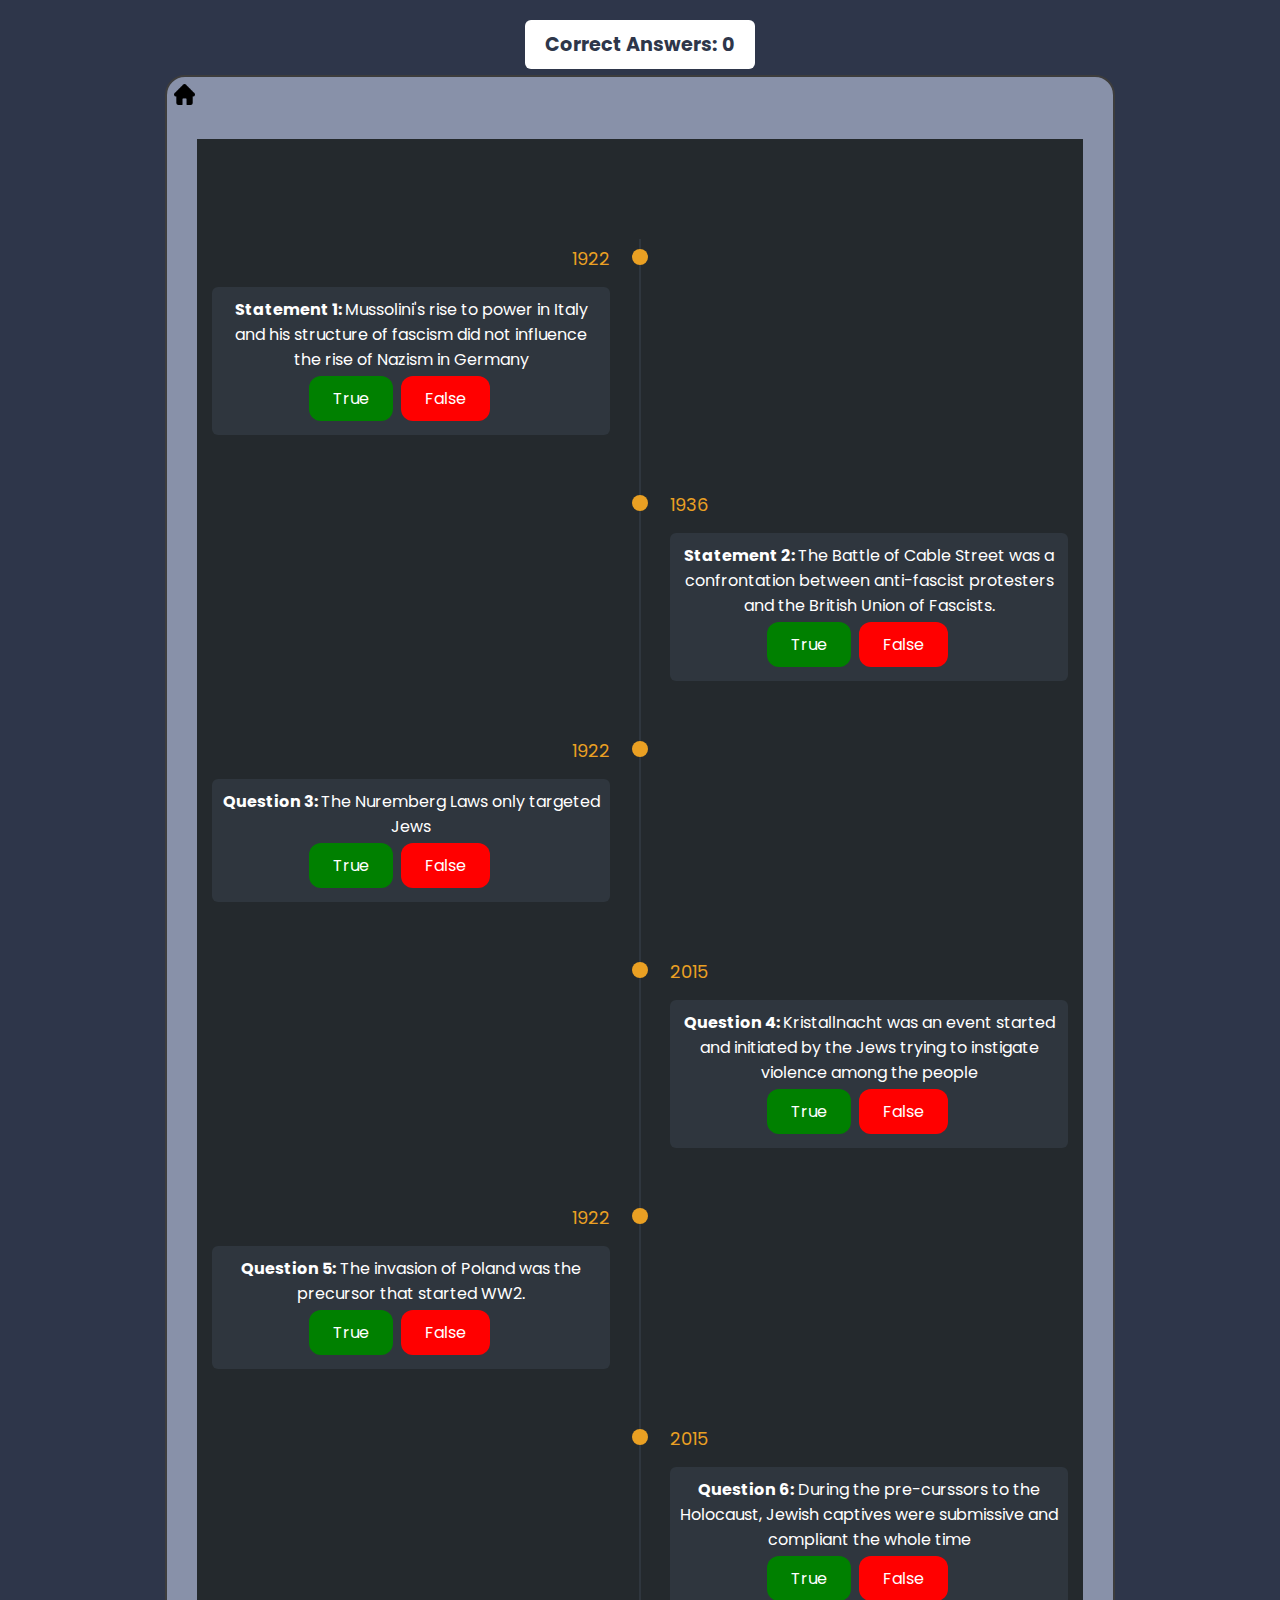
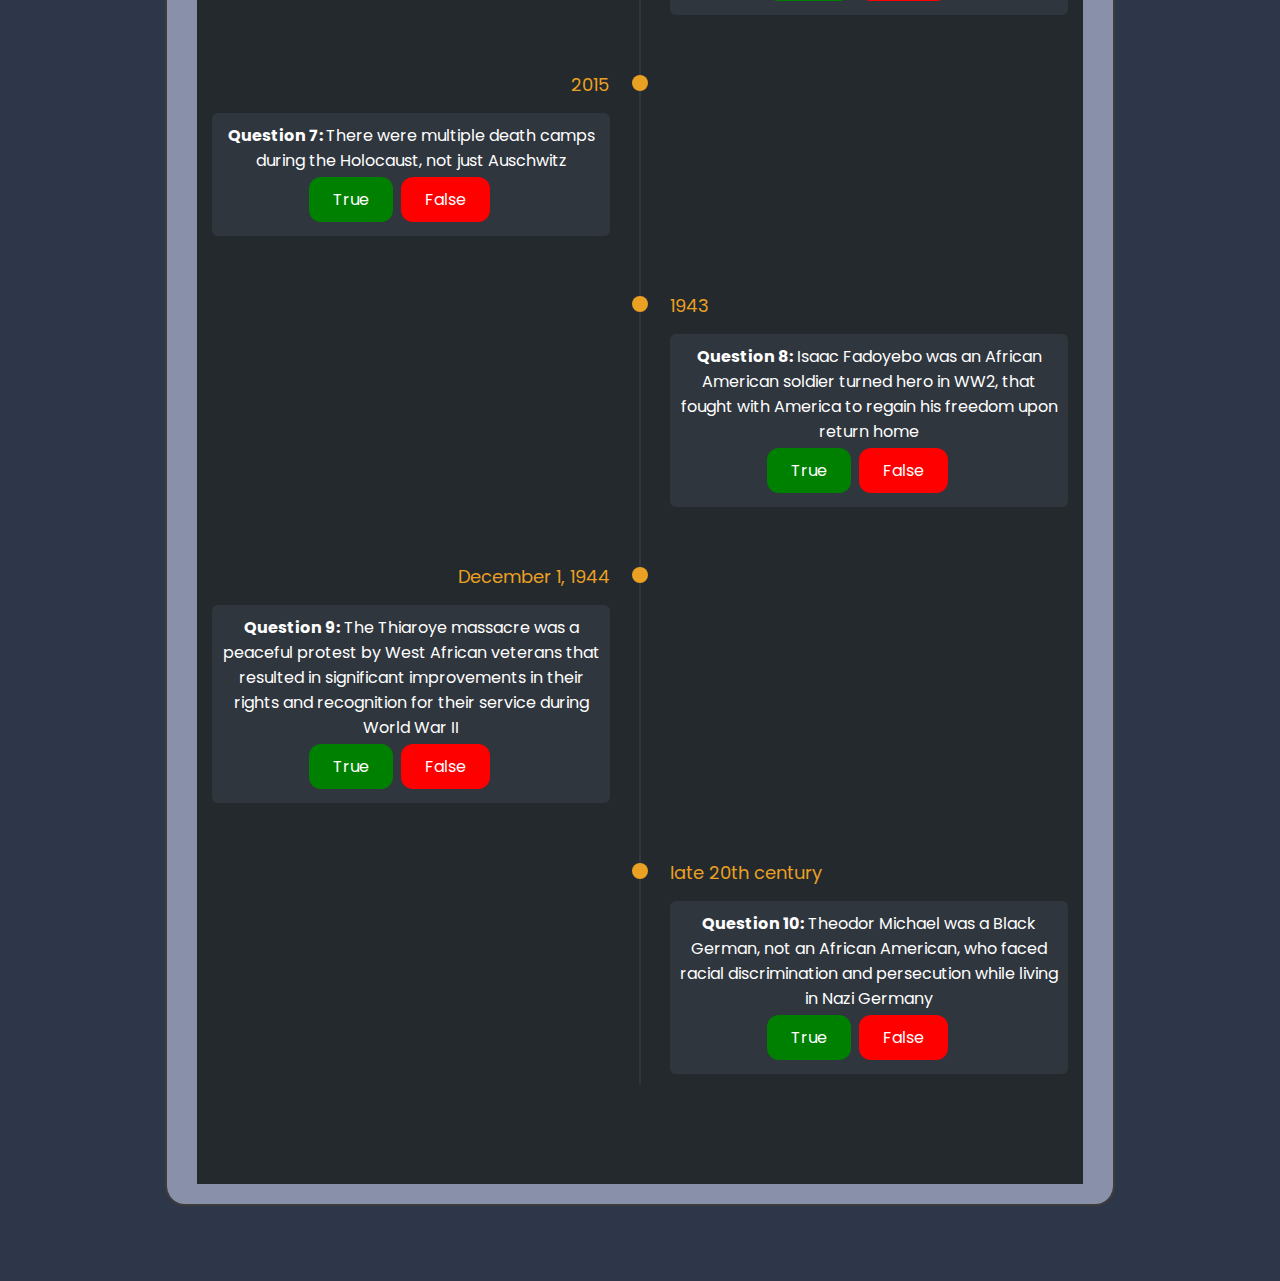
==== commit bf9a2fa8: "zoom on modal images" ====
--- a/timeline.html
+++ b/timeline.html
@@ -94,6 +94,22 @@
         color: #ffffff;
         cursor: pointer;
 }
+
+* {
+  box-sizing: border-box;
+}
+
+.zoom-on-hover {
+  transition: transform 0.3s ease;
+  z-index: 1000;
+
+
+}
+
+.zoom-on-hover:hover {
+  transform: scale(1.5);
+}
+
 /* Modal */
 .modal {
     display: none;
@@ -118,6 +134,7 @@
 .modal-image {
     max-width: 100%;
     height: auto;
+    z-index: 1000;
 }
 .close {
     color: white;
@@ -131,8 +148,8 @@
 
 /* collpasible */
 .collapsible {
-  background-color: #404a55;
-  opacity: 0.65;
+  background-color:#4a535e;
+  
   color: white;
   cursor: pointer;
   padding: 18px;
@@ -141,6 +158,7 @@
   text-align: left;
   outline: none;
   font-size: 15px;
+ 
 }
 
 .active, .collapsible:hover {
@@ -207,7 +225,7 @@
 			<div class="timeline-dot"></div>
 			<div class="timeline-date">1922</div>
       <div class="quiz">
-        <p> <b>Question 1: </b>Mussolini's rise to power in Italy and his structure of fascism did not influence the rise of Nazism in Germany</p>
+        <p> <b>Statement 1: </b>Mussolini's rise to power in Italy and his structure of fascism did not influence the rise of Nazism in Germany</p>
         <button onclick="checkAnswer('true', 'false', 1)" style="background-color: green; color: white;">True</button>
         <button onclick="checkAnswer('true', 'true', 1)" style="background-color: red; color: white;">False</button>
         <span id="feedback-1" class="correct-incorrect"></span>
@@ -227,26 +245,40 @@
           <div class="modal-content">
             <span class="close">&times;</span>
             <br>
-            <div class = "clearfix">
-              <img class="modal-image" src="images/event-images/H-M.png" alt="Pineapple" title="Hitler & Mussolini greet each other for the first time in Venice" 
-              width="526" height="739" padding = "8px">
+            <div class="clearfix">
+              <img class="modal-image zoom-on-hover" src="images/event-images/H-M.png" alt="Pineapple" 
+              title="Hitler & Mussolini greet each other for the first time in Venice" width="400" height="539" padding="8px">
+         
             <p style="color: white; font-size: 18px;"> 
             <b> More information </b>
             <br>
             <br>
-            Mussolini's conception/definition of fascism, as described in "The Nationalism Reader," provided a new framework for the political landscape in Europe. He wrote, "Fascism is action, and it is thought; action in which doctrine is immanent, and doctrine arising from a given system of historical forces in which it is inserted and working on them from within" (Mussolini qtd. in Dahbour and Ishay 199). 
-            <br>
-            <br>
-            This statement reflects the core belief of fascism as an active, spiritual, and holistic approach to governance that encompasses all aspects of life.It also included a strong emphasis on the state's importance, the suppression of individualism for the greater good, and a spiritual connection to a higher law Mussolini's ideas, which would later resonate with and influence the development of Nazism in Germany.
+            Mussolini's conception/definition of fascism, as described in "The Nationalism Reader," provided a 
+            new framework for the political landscape in Europe. He wrote, <i>"Fascism is action, and it is thought; 
+            action in which doctrine is immanent, and doctrine arising from a given system of historical forces in
+             which it is inserted and working on them from within"</i> (Mussolini qtd. in Dahbour and Ishay 199). 
+            <br>
+            <br>
+            This statement reflects the core belief of fascism as an active, spiritual, and holistic approach to 
+            governance that encompasses all aspects of life. It also included a strong emphasis on the state's 
+            importance, the suppression of individualism for the greater good, and a spiritual connection to a 
+            higher law Mussolini's ideas, which would later resonate with and influence the development of Nazism
+             in Germany.
             <br>
             <br>
             <b>Editors Opinion</b>
             <br>
             <br>
-            During this unit, engaging with Mussolini's definition of fascism offers valuable insight into the roots of a political ideology that shaped Europe during the 20th century. Understanding the foundations of fascism and its impact on the rise of Nazism in Germany helps to contextualize the historical events leading up to World War II and the Holocaust. 
-            <br>
-            <br>
-            Moreover, by examining the political, social, and ideological factors that contributed to the rise of fascism, not only us taking the course but also society as a whole can better comprehend the challenges societies faced during this tumultuous period and learn from history to recognize the potential dangers of extremist ideologies.
+            During this unit, engaging with Mussolini's definition of fascism offers valuable insight into 
+            the roots of a political ideology that shaped Europe during the 20th century. Understanding 
+            the foundations of fascism and its impact on the rise of Nazism in Germany helps to contextualize 
+            the historical events leading up to World War II and the Holocaust. 
+            <br>
+            <br>
+            Moreover, by examining the political, social, and ideological factors that contributed to the
+             rise of fascism, not only by enrolling and taking this course but taking it a step further uniting society as a whole;
+            we can better comprehend the challenges societies faced during this tumultuous period and learn from history to recognize 
+             the  dangers of extremist ideologies, so history does not repeat itself.
             <br>
             <p></p>
             <button class="collapsible"><b>Sources</b></button>
@@ -269,7 +301,7 @@
 			<div class="timeline-dot"></div>
 			<div class="timeline-date">1936</div>
       <div class="quiz">
-        <p><b>Question 2: </b>The Battle of Cable Street was a confrontation between anti-fascist protesters and the British Union of Fascists.</p>
+        <p><b>Statement 2: </b>The Battle of Cable Street was a confrontation between anti-fascist protesters and the British Union of Fascists.</p>
         <button onclick="checkAnswer('true', 'true', 2)" style="background-color: green; color: white;">True</button>
         <button onclick="checkAnswer('false', 'true', 2)" style="background-color: red; color: white;">False</button>
         <span id="feedback-2" class="correct-incorrect"></span>
@@ -277,7 +309,10 @@
 			<div class="timeline-content" id="timeline-text-2" style="display: none;">
         <h3>Battle of Cable Street
         </h3>
-        <p>The Battle of Cable Street was indeed a confrontation between anti-fascist protesters and the British Union of Fascists (BUF) led by Oswald Mosley, a former member of Parliament who founded the BUF in 1932. They built barricades and clashed with the police, who were assigned to accompany the march, to prevent the BUF from spreading their message of hatred and intolerance.
+        <p>This statement is true the Battle of Cable Street was a confrontation between anti-fascist protesters 
+          and the British Union of Fascists (BUF) led by Oswald Mosley, a former member of Parliament 
+          who founded the BUF in 1932. They built barricades and clashed with the police, who were assigned 
+          to accompany the march, to prevent the BUF from spreading their message of hatred and intolerance.
         </p>
         <button class="read-more" id="info-btn-2" style="background-color: purple; color: white;">Read More</button>
         <div class="modal" id="modal-2">
@@ -285,29 +320,43 @@
             <span class="close">&times;</span>
             <br>
             <div class = "clearfix">
-              <img class="modal-image" src="images/event-images/cable-street.webp" alt="Pineapple" title="Hitler & Mussolini greet each other for the first time in Venice" 
-              width="526" height="739" padding = "8px">
+              <img class="modal-image zoom-on-hover" src="images/event-images/cable-street.webp" alt="Pineapple" title="Hitler & Mussolini greet each other for the first time in Venice" 
+              width="600" height="400" padding = "8px">
             <p style="color: white; font-size: 18px;"> 
             <b> More information </b>
             <br>
             <br>
-            The Battle of Cable Street is an example of grassroots resistance against the rise of fascism in the 1930s. This event occurred when fascist ideologies were gaining momentum across Europe, such as Mussolini's rise to power in Italy as discussed in the previous event. The diverse group of anti-fascist protesters, up to 200,000, included Jewish residents, Irish dock workers and laborers, Communists, and Labour Party members.  The demonstrators' successful effort to force Mosley and the BUF to turn back shows the power of collective action against oppressive ideologies.
-            <br>
-            <br>
-            Their chant, "No Pasarán! They Shall Not Pass!"—borrowed from Spain's anti-fascist movement—symbolized their determination to stand up against the BUF's hateful rhetoric, which targeted Jews and Communists. This event demonstrates how communities could unite in the face of the growing fascist threat and fight to protect their values and way of life. 
+            The Battle of Cable Street is an example of grassroots resistance against the rise of fascism
+             in the 1930s. This event occurred when fascist ideologies were gaining momentum across Europe, 
+             such as Mussolini's rise to power in Italy as discussed in the previous event. The diverse group of 
+             anti-fascist protesters, up to 200,000, included Jewish residents, Irish dock workers and laborers, 
+             Communists, and Labour Party members. The demonstrators' successful effort to force Mosley and the 
+             BUF to turn back shows the power of collective action against oppressive ideologies.
+            <br>
+            <br>
+            Their chant, <i>"No Pasarán! They Shall Not Pass!"</i>—borrowed from Spain's anti-fascist movement—symbolized 
+            their determination to stand up against the BUF's hateful rhetoric, which targeted Jews and Communists ("Standing up to Hatred on Cable Street").
+             This event demonstrates how communities could unite in the face of the growing fascist threat and fight
+              to protect their values and way of life. 
             <br>
             <br>
             <b>Editor's Opinion:</b>
             <br>
             <br>
-            I find the Battle of Cable Street to be a powerful illustration of the potential for ordinary people to make a stand against hateful ideologies. This event highlights the importance of community solidarity and collective action in the face of oppressive forces, such as the BUF's brand of fascism. The Battle of Cable Street underscores the need for vigilance against the spread of hatred and intolerance, as well as the responsibility of each individual to take an active role in safeguarding democratic values. By understanding how communities have successfully resisted the rise of fascism in the past, we can better equip ourselves to recognize and confront similar threats in the present and future.
+            I find the Battle of Cable Street to be a powerful illustration of the potential for ordinary 
+            people to make a stand against hateful ideologies. This event highlights the importance of community 
+            solidarity and collective action in the face of oppressive forces, such as the BUF's brand of fascism. 
+             By understanding how communities have successfully resisted the rise of fascism in the past, we can better
+              equip ourselves to recognize and confront similar threats in the present and future.
             <br>
             <p></p>
             <button class="collapsible"><b>Sources</b></button>
             <div class="content">
-              <p class="hangingindent">Dahbour, Omar, and Micheline Ishay, editors. The Nationalism Reader. Humanity Books, 1999</p>
-              <br>
-              <p class="hangingindent">Hitler & Mussolini greet each other for the first time in Venice. 6/13/1934. Artstor, library-artstor-org.oxy.idm.oclc.org/asset/ARTSTOR_103_41822001751609</p>
+              <p class="hangingindent">“Standing up to Hatred on Cable Street.” Facing History and Ourselves, 19 Aug. 2019, www.facinghistory.org/en-gb/resource-library/standing-hatred-cable-street-0.  
+                   
+                </p>
+              <br>
+              <p class="hangingindent">Police arrest an antifascist demonstrator near Cable Street in east London. 10/4/1936, Flashbak, https://flashbak.com/the-battle-of-cable-street-when-20000-antifascist-workers-fought-back-against-the-police-and-oswald-mosleys-british-union-of-fascists-in-1936-441748/.</p>
             </div>
                       
 
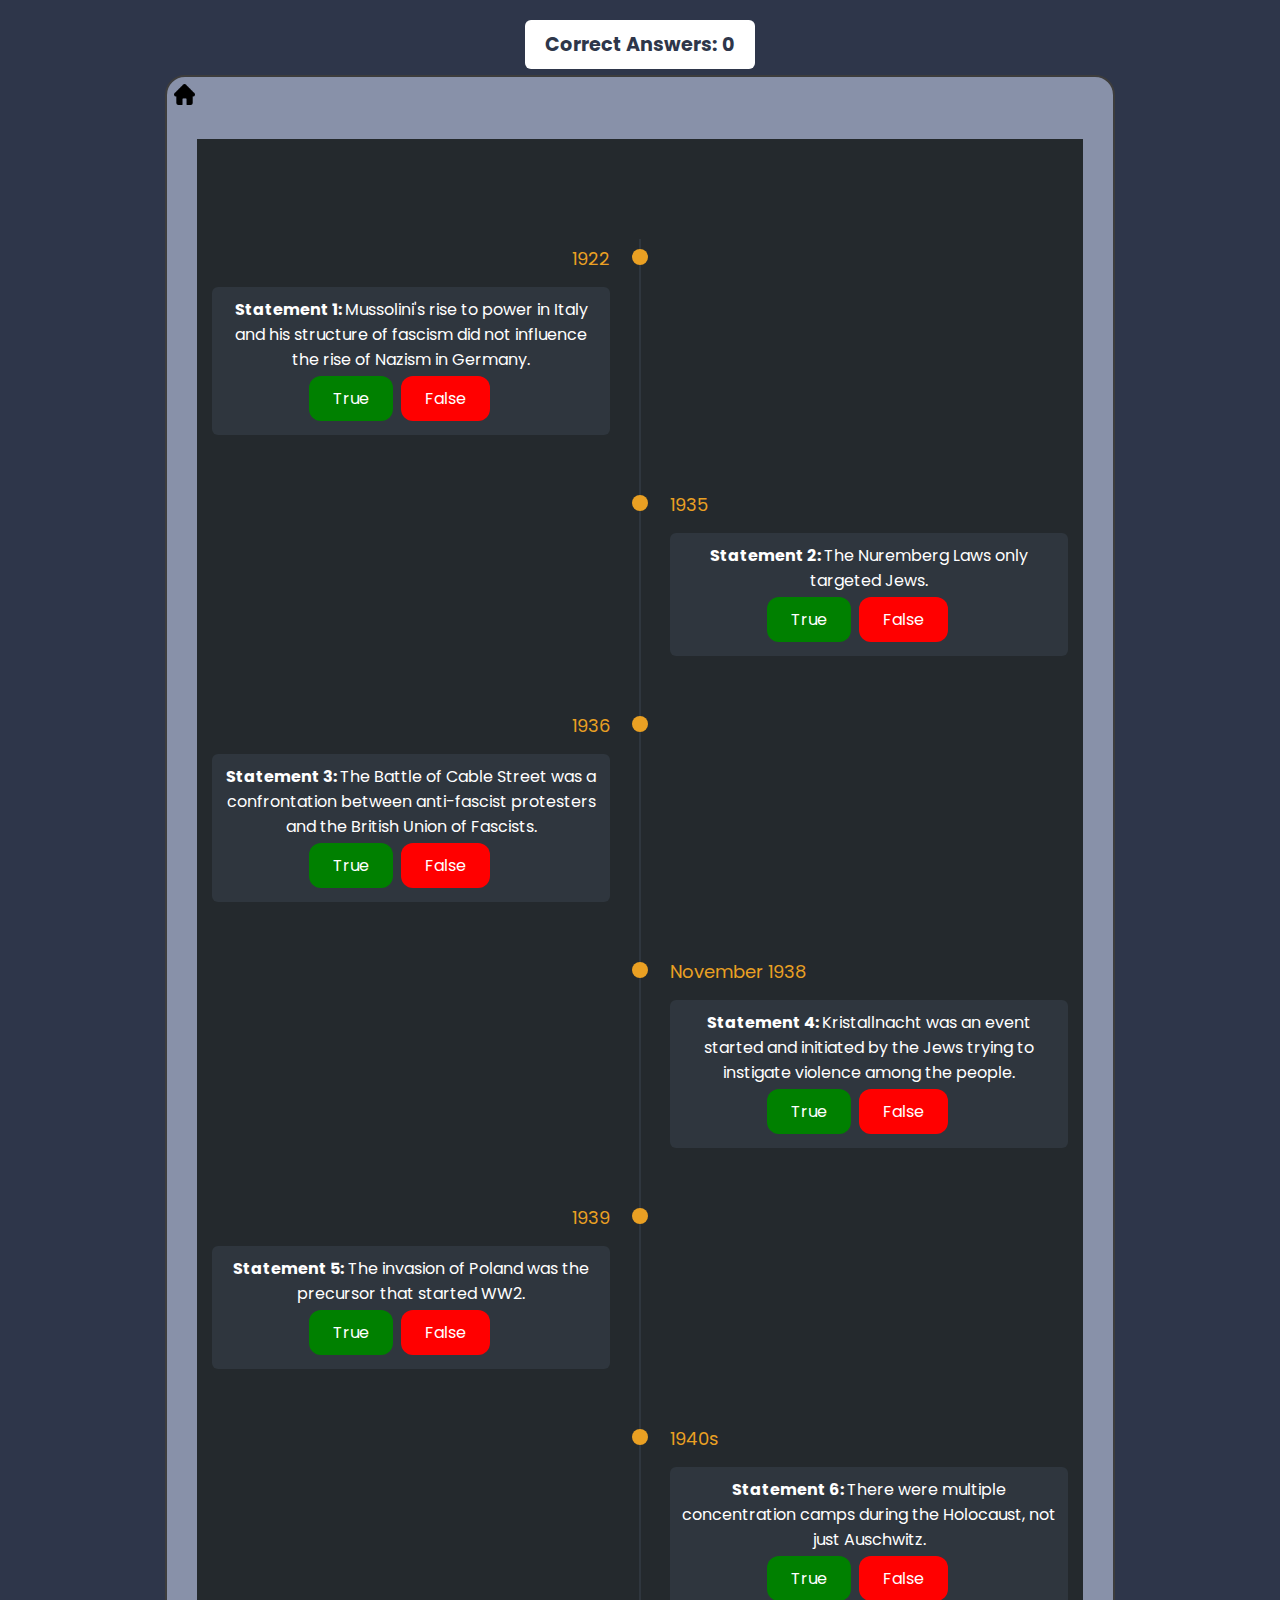
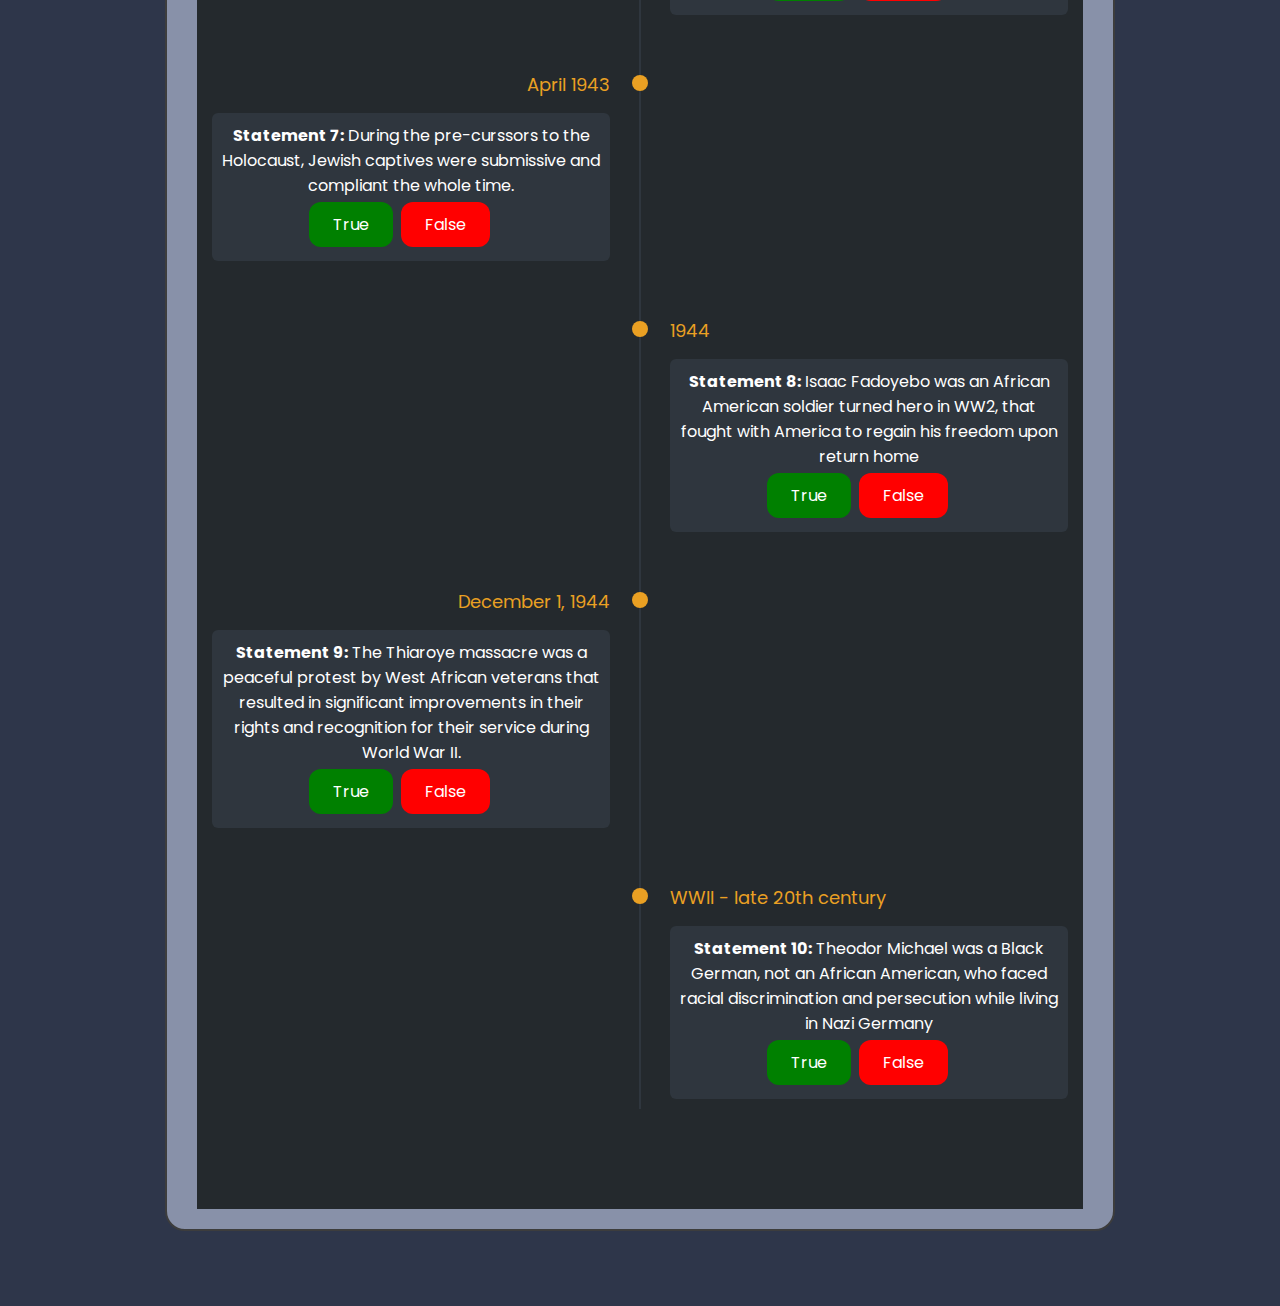
==== commit 032f51f1: "final touches (v1)" ====
--- a/timeline.html
+++ b/timeline.html
@@ -225,14 +225,14 @@
 			<div class="timeline-dot"></div>
 			<div class="timeline-date">1922</div>
       <div class="quiz">
-        <p> <b>Statement 1: </b>Mussolini's rise to power in Italy and his structure of fascism did not influence the rise of Nazism in Germany</p>
+        <p> <b>Statement 1: </b>Mussolini's rise to power in Italy and his structure of fascism did not influence the rise of Nazism in Germany.</p>
         <button onclick="checkAnswer('true', 'false', 1)" style="background-color: green; color: white;">True</button>
         <button onclick="checkAnswer('true', 'true', 1)" style="background-color: red; color: white;">False</button>
         <span id="feedback-1" class="correct-incorrect"></span>
       </div>
 			<div class="timeline-content" id="timeline-text-1" style="display: none;">
-        <h3>Mussolini comes to power in Italy</h3>
-        <p>
+        <h3>Mussolini's rise to power - Fascism in Italy influences Nazism in Germany</h3>
+        <p class="noselect">
           The statement is false. Mussolini's rise to power and his conception of fascism 
           did have an impact on the rise of Nazism in Germany. Mussolini’s conception of fascism 
           laid the groundwork for similar ideologies, such as Nazism, which shared several core 
@@ -249,7 +249,7 @@
               <img class="modal-image zoom-on-hover" src="images/event-images/H-M.png" alt="Pineapple" 
               title="Hitler & Mussolini greet each other for the first time in Venice" width="400" height="539" padding="8px">
          
-            <p style="color: white; font-size: 18px;"> 
+            <p class = "noselect" style="color: white; font-size: 18px;"> 
             <b> More information </b>
             <br>
             <br>
@@ -296,33 +296,122 @@
       </div>
     </div>
 
-    <!-- QUESTION 2: ANSWER=-->
+    <!-- QUESTION 2: ANSWER= FALSE-->
+<div class="timeline-item">
+  <div class="timeline-dot"></div>
+  <div class="timeline-date">1935</div>
+  <div class="quiz">
+    <p> <b>Statement 2: </b>The Nuremberg Laws only targeted Jews.</p>
+    <button onclick="checkAnswer('true', 'false', 2)" style="background-color: green; color: white;">True</button>
+    <button onclick="checkAnswer('true', 'true', 2)" style="background-color: red; color: white;">False</button>
+    <span id="feedback-2" class="correct-incorrect"></span>
+  </div>
+  <div class="timeline-content" id="timeline-text-2" style="display: none;">
+    <h3>Nuremberg laws enacted
+    </h3>
+    <p class = "noselect">
+      The statement is false. While Jews were the primary focus of the Nuremberg Laws, 
+      which were antisemitic and racist laws enacted in Nazi Germany, other 
+      racial minorities were also targeted by these discriminatory measures. 
+      The Nuremberg Laws thus had a far-reaching impact on the lives of many minority groups in Nazi Germany.
+
+    </p>
+    <button class="read-more" id="info-btn-2" style="background-color: purple; color: white;">Read More</button>
+
+    <div class="modal" id="modal-2">
+      <div class="modal-content">
+        <span class="close">&times;</span>
+        <br>
+        <div class = "clearfix">
+          <img class="modal-image zoom-on-hover" src="images/event-images/jewish-star.png" title="Wrinked jewish star" 
+          width="526" height="739" padding = "8px">
+        <p class = "noselect" style="color: white; font-size: 18px;"> 
+        <b> More information </b>
+        <br>
+        <br>
+        The Nuremberg Laws were enacted in 1935 by the Nazi regime and aimed at marginalizing Jews and other 
+        racial minorities. Both groups were subjected to "social death" due to these laws. 
+        This "social death" meant that targeted individuals were systematically excluded 
+        from participating in the social, cultural, and economic life of their communities.
+        <br>
+        <br>
+        For example, Jews were only allowed to give their babies names from a predetermined 
+        list of approved Jewish names, further isolating them from the broader society. 
+        The boycott of Jewish businesses also played a significant role in crippling 
+        their economic livelihoods and further marginalizing them. These measures contributed 
+        to the "social death" of Jews and other minorities by systematically excluding them from
+         participating in their communities' social, cultural, and economic life.
+        <br>
+        <br>
+        In the words of Robert Gellately in ‘Backing Hitler,’ <i>"The Law for the Protection of German Blood 
+        and German Honour, as it was called, outlawed new marriages between Jews and non-Jews; forbade extramarital 
+        sexual relations between them; made it illegal for Jews to employ non-Jewish women under 45 as servants;
+         and illegal for Jews to raise the German flag"</i>(Gellately 56). These measures, along with other 
+         Nuremberg Laws, aimed to establish a racial hierarchy where Jews and other racial minorities 
+         were treated as inferior.
+        <br>
+        <br>
+        In addition, Hitler initially considered a broader version of these laws that would have targeted 
+        more people of mixed race but decided against it due to public opinion. The laws enacted, 
+        however, still had a significant impact on the lives of Jews and other racial minorities.
+        <br>
+        <br>
+        <b>Editor's Opinion:</b>
+        <br>
+        <br>
+        The Nuremberg Laws were a disturbing example of how racism and antisemitism can be
+         institutionalized and treated as the ‘norm.’ I believe it's essential to learn
+          about and discuss these historical events to prevent such oppressive measures from
+           happening again. Studying the Nuremberg Laws also demonstrates the role
+            that legislation can play in shaping societal attitudes and contributing to the 
+            marginalization of certain groups. 
+        <br>
+        <br>
+
+        <p></p>
+        <button class="collapsible"><b>Sources</b></button>
+        <div class="content">
+          <p class="hangingindent">Gellately, Robert. Backing Hitler : Consent and Coercion in Nazi Germany. Oxford ;: Oxford University Press, 2002. Print.</p>
+          <br>
+          <p class="hangingindent">Ehrlich, Richard, creator. Untitled from the portfolio, Holocaust Archives, International Tracing Service, Bad Arolsen, Germany. 2007, creation. Artstor, library-artstor-org.oxy.idm.oclc.org/asset/34577323
+          </p>
+        </div>
+                  
+
+
+        </div>
+      </div>
+    </div>
+  </div>
+</div>
+
+    <!-- QUESTION 3: ANSWER=-->
     <div class="timeline-item">
 			<div class="timeline-dot"></div>
 			<div class="timeline-date">1936</div>
       <div class="quiz">
-        <p><b>Statement 2: </b>The Battle of Cable Street was a confrontation between anti-fascist protesters and the British Union of Fascists.</p>
-        <button onclick="checkAnswer('true', 'true', 2)" style="background-color: green; color: white;">True</button>
-        <button onclick="checkAnswer('false', 'true', 2)" style="background-color: red; color: white;">False</button>
-        <span id="feedback-2" class="correct-incorrect"></span>
-      </div>
-			<div class="timeline-content" id="timeline-text-2" style="display: none;">
+        <p><b>Statement 3: </b>The Battle of Cable Street was a confrontation between anti-fascist protesters and the British Union of Fascists.</p>
+        <button onclick="checkAnswer('true', 'true', 3)" style="background-color: green; color: white;">True</button>
+        <button onclick="checkAnswer('false', 'true', 3)" style="background-color: red; color: white;">False</button>
+        <span id="feedback-3" class="correct-incorrect"></span>
+      </div>
+			<div class="timeline-content" id="timeline-text-3" style="display: none;">
         <h3>Battle of Cable Street
         </h3>
-        <p>This statement is true the Battle of Cable Street was a confrontation between anti-fascist protesters 
+        <p class = "noselect">This statement is true the Battle of Cable Street was a confrontation between anti-fascist protesters 
           and the British Union of Fascists (BUF) led by Oswald Mosley, a former member of Parliament 
           who founded the BUF in 1932. They built barricades and clashed with the police, who were assigned 
           to accompany the march, to prevent the BUF from spreading their message of hatred and intolerance.
         </p>
-        <button class="read-more" id="info-btn-2" style="background-color: purple; color: white;">Read More</button>
-        <div class="modal" id="modal-2">
+        <button class="read-more" id="info-btn-3" style="background-color: purple; color: white;">Read More</button>
+        <div class="modal" id="modal-3">
           <div class="modal-content">
             <span class="close">&times;</span>
             <br>
             <div class = "clearfix">
               <img class="modal-image zoom-on-hover" src="images/event-images/cable-street.webp" alt="Pineapple" title="Hitler & Mussolini greet each other for the first time in Venice" 
               width="600" height="400" padding = "8px">
-            <p style="color: white; font-size: 18px;"> 
+            <p class = "noselect" style="color: white; font-size: 18px;"> 
             <b> More information </b>
             <br>
             <br>
@@ -353,8 +442,7 @@
             <button class="collapsible"><b>Sources</b></button>
             <div class="content">
               <p class="hangingindent">“Standing up to Hatred on Cable Street.” Facing History and Ourselves, 19 Aug. 2019, www.facinghistory.org/en-gb/resource-library/standing-hatred-cable-street-0.  
-                   
-                </p>
+              </p>
               <br>
               <p class="hangingindent">Police arrest an antifascist demonstrator near Cable Street in east London. 10/4/1936, Flashbak, https://flashbak.com/the-battle-of-cable-street-when-20000-antifascist-workers-fought-back-against-the-police-and-oswald-mosleys-british-union-of-fascists-in-1936-441748/.</p>
             </div>
@@ -371,119 +459,73 @@
 	</div>
 
 
-<!-- QUESTION 3: ANSWER= FALSE-->
-<div class="timeline-item">
-  <div class="timeline-dot"></div>
-  <div class="timeline-date">1922</div>
-  <div class="quiz">
-    <p> <b>Question 3: </b>The Nuremberg Laws only targeted Jews </p>
-    <button onclick="checkAnswer('true', 'false', 3)" style="background-color: green; color: white;">True</button>
-    <button onclick="checkAnswer('true', 'true', 3)" style="background-color: red; color: white;">False</button>
-    <span id="feedback-3" class="correct-incorrect"></span>
-  </div>
-  <div class="timeline-content" id="timeline-text-3" style="display: none;">
-    <h3>Nuremberg laws enacted
-    </h3>
-    <p>
-      The statement is false. While Jews were the primary focus of the Nuremberg Laws, which were antisemitic and racist laws enacted in Nazi Germany, other racial minorities were also targeted by these discriminatory measures. The Nuremberg Laws thus had a far-reaching impact on the lives of many minority groups in Nazi Germany.
-
-    </p>
-    <button class="read-more" id="info-btn-3" style="background-color: purple; color: white;">Read More</button>
-
-    <div class="modal" id="modal-3">
-      <div class="modal-content">
-        <span class="close">&times;</span>
-        <br>
-        <div class = "clearfix">
-          <img class="modal-image" src="images/event-images/jewish-star.png" alt="Pineapple" title="Hitler & Mussolini greet each other for the first time in Venice" 
-          width="526" height="739" padding = "8px">
-        <p style="color: white; font-size: 18px;"> 
-        <b> More information </b>
-        <br>
-        <br>
-        <b>Supporting Information:</b>
-        <br>
-        <br>
-        The Nuremberg Laws were enacted in 1935 by the Nazi regime and aimed at marginalizing Jews and other racial minorities. Both groups were subjected to "social death" due to these laws. This "social death" meant that targeted individuals were systematically excluded from participating in the social, cultural, and economic life of their communities.
-        <br>
-        <br>
-        For example, Jews were only allowed to give their babies names from a predetermined list of approved Jewish names, further isolating them from the broader society. The boycott of Jewish businesses also played a significant role in crippling their economic livelihoods and further marginalizing them. These measures contributed to the "social death" of Jews and other minorities by systematically excluding them from participating in their communities' social, cultural, and economic life.
-        <br>
-        <br>
-        In the words of Robert Gellately in ‘Backing Hitler,’ "The Law for the Protection of German Blood and German Honour, as it was called, outlawed new marriages between Jews and non-Jews; forbade extramarital sexual relations between them; made it illegal for Jews to employ non-Jewish women under 45 as servants; and illegal for Jews to raise the German flag"(Gellately 56). These measures, along with other Nuremberg Laws, aimed to establish a racial hierarchy where Jews and other racial minorities were treated as inferior.
-        <br>
-        <br>
-        In addition, Hitler initially considered a broader version of these laws that would have targeted more people of mixed race but decided against it due to public opinion. The laws enacted, however, still had a significant impact on the lives of Jews and other racial minorities.
-        <br>
-        <br>
-        <b>Editor's Opinion:</b>
-        <br>
-        <br>
-        The Nuremberg Laws were a disturbing example of how racism and antisemitism can be institutionalized and treated as the ‘norm.’ I believe it's essential to learn about and discuss these historical events to prevent such oppressive measures from happening again. Moreover, studying the Nuremberg Laws also demonstrates the role that legislation can play in shaping societal attitudes and contributing to the marginalization of certain groups. The fact that Hitler considered a broader version of the laws but decided against it due to public opinion highlights the importance of public sentiment in influencing policy decisions, making it essential for us to engage in discussions about equality and tolerance actively.
-        <br>
-
-        <p></p>
-        <button class="collapsible"><b>Sources</b></button>
-        <div class="content">
-          <p class="hangingindent">Dahbour, Omar, and Micheline Ishay, editors. The Nationalism Reader. Humanity Books, 1999</p>
-          <br>
-          <p class="hangingindent">Hitler & Mussolini greet each other for the first time in Venice. 6/13/1934. Artstor, library-artstor-org.oxy.idm.oclc.org/asset/ARTSTOR_103_41822001751609</p>
-        </div>
-                  
-
-
-        </div>
-      </div>
-    </div>
-  </div>
-</div>
+
 
     <!-- QUESTION 4: ANSWER=-->
     <div class="timeline-item">
 			<div class="timeline-dot"></div>
-			<div class="timeline-date">2015</div>
+			<div class="timeline-date">November 1938</div>
       <div class="quiz">
-        <p><b>Question 4: </b>Kristallnacht was an event started and initiated by the Jews trying to instigate violence among the people</p>
+        <p><b>Statement 4: </b>Kristallnacht was an event started and initiated by the Jews trying to instigate violence among the people.</p>
         <button onclick="checkAnswer('false', 'true', 4)" style="background-color: green; color: white;">True</button>
         <button onclick="checkAnswer('true', 'true', 4)" style="background-color: red; color: white;">False</button>
         <span id="feedback-4" class="correct-incorrect"></span>
       </div>
 			<div class="timeline-content" id="timeline-text-4" style="display: none;">
         <h3>Kristallnacht</h3>
-        <p>The statement is false. Jews did not initiate Kristallnacht, but rather it was a series of Nazi-sponsored pogroms launched on November 9-10, 1938. These pogroms led to the destruction of 1,500 synagogues, thousands of Jewish businesses and homes, and the murder of many Jews. The violence was instigated by Nazi propaganda, and the Jews were falsely blamed for starting the riots.. </p>
+        <p class = "noselect"> The statement is false. Jews did not initiate Kristallnacht, but rather it was a series of Nazi-sponsored pogroms launched on November 9-10, 1938. 
+          These pogroms led to the destruction of 1,500 synagogues, thousands of Jewish businesses and homes, and the murder of many Jews.
+           The violence was instigated by Nazi propaganda, and the Jews were falsely blamed for starting the riots. </p>
         <button class="read-more" id="info-btn-4" style="background-color: purple; color: white;">Read More</button>
         <div class="modal" id="modal-4">
           <div class="modal-content">
             <span class="close">&times;</span>
             <br>
             <div class = "clearfix">
-              <img class="modal-image" src="images/event-images/Kristallnacht.png" alt="Pineapple" title="Hitler & Mussolini greet each other for the first time in Venice" 
-              width="526" height="739" padding = "8px">
-            <p style="color: white; font-size: 18px;"> 
+              <img class="modal-image zoom-on-hover" src="images/event-images/Kristallnacht.png" 
+              title="Interior of Synagogue in Baden after Kristallnacht" 
+              width="600" height="700" padding = "8px">
+            <p class = "noselect" style="color: white; font-size: 18px;"> 
             <b> More information </b>
-            Kristallnacht, or the "Night of Broken Glass," marked a pivotal moment in escalating anti-Semitic violence and persecution in Nazi Germany. The state-sponsored riots resulted in the loss of Jewish lives, the devastation of their property, and the tacit approval of these actions by the government. Propaganda fueled the violence, ultimately leading to the arrest of 30,000 Jews who were then unjustly blamed for the riots and sent to concentration camps.
-            <br>
-            <br>
-            According to the Cambridge Dictionary of Judaism and Jewish Culture, "Nazi leaders were in agreement when it came to blaming Jews for the violence, and they required Germany’s Jewish community to pay 1 billion Reichsmarks ($401 million) for the murder of vom Rath and the damages caused by the riot" (Baskin 359). Clearly, the disturbing extent to which the Nazi regime shifted the blame for the violence and destruction onto the very people they were persecuting—the Jews. Nazi leaders further dehumanized and marginalized the Jewish population. This financial burden functioned as a form of collective punishment and helped to impoverish the Jewish community, making them even more vulnerable to future persecution.
-            <br>
-            <br>
-            In addition, “Hitler told the Reichstag that if Jewish ﬁnanciers “once again” plunged Europe into war, the result would not be the bolshevization of the world, but the “annihilation of the Jewish race in Europe”(Baskin 359). The excerpt reveals Hitler's manipulation of the preconceived notion that Jews were responsible for instigating violence to justify his anti-Semitic policies. By claiming that Jewish financiers were capable of plunging Europe into war, he sought to strengthen the belief that Jews were a danger to society.
-            <br>
-            <br>
-            Nazi propaganda manipulated public opinion and incited the German population against the Jews. By instigating these riots and subsequently blaming the Jewish community, the Nazi regime demonstrated its cunning ability to manipulate facts and perceptions to justify its heinous actions.
+            Kristallnacht, or the "Night of Broken Glass," marked a pivotal moment in escalating anti-Semitic violence 
+            and persecution in Nazi Germany. The state-sponsored riots resulted in the loss of Jewish lives, 
+            the devastation of their property, and the tacit approval of these actions by the government. 
+            Propaganda fueled the violence, ultimately leading to the arrest of 30,000 Jews who were then 
+            unjustly blamed for the riots and sent to concentration camps.
+            <br>
+            <br>
+            According to the Cambridge Dictionary of Judaism and Jewish Culture, 
+            <i>"Nazi leaders were in agreement when it came to blaming Jews for the violence, and they required Germany’s Jewish 
+            community to pay 1 billion Reichsmarks ($401 million) for the murder of vom Rath and the damages caused by the riot"</i> 
+            (Baskin 359). Clearly, the Nazi regime intenfully shifted the blame for the violence and destruction 
+            onto the very people they were persecuting—the Jews. Nazi leaders further dehumanized and marginalized the Jewish population. 
+            This financial burden functioned as a form of collective punishment, making them even more 
+            vulnerable to future persecution.
+            <br>
+            <br>
+            In addition, <i>“Hitler told the Reichstag that if Jewish ﬁnanciers 'once again' plunged Europe into war, the result would not be the bolshevization of the world, but the 'annihilation of the Jewish race in Europe'</i>(Baskin 359). 
+            The excerpt reveals Hitler's manipulation of the preconceived notion that Jews were responsible for instigating violence to justify his 
+            anti-Semitic policies. By claiming that Jewish financiers were capable of plunging Europe into war, he sought to strengthen the belief that Jews were a danger to society.
             <br>
             <br>
             <b>Editor's Opinion:</b>
             <br>
             <br>
-            Kristallnacht is a dark chapter in history that illustrates the devastating impact of racism, antisemitism, and state-sponsored persecution. As a student and someone who just learned of this event in a lecture, I believe it is crucial to understand the events surrounding Kristallnacht to recognize the dangers of allowing such hatred to fester unchecked in society. By studying this event, we can work towards fostering a more inclusive, tolerant, and empathetic world. The false blame placed on Jews for instigating the violence is a stark reminder of how propaganda can manipulate public opinion and justify atrocities against innocent people.
+            Kristallnacht is a dark chapter in history that illustrates the devastating impact of racism, antisemitism, and state-sponsored persecution. 
+            As someone who just learned of this event in  lecture, I believe it is crucial for everyone to understand the events surrounding Kristallnacht to 
+            recognize the dangers of allowing such hatred to fester unchecked in society. 
+            By studying this event, we can work towards fostering a more inclusive, tolerant, and 
+            empathetic world. The false blame placed on Jews for instigating the violence is a stark reminder 
+            of how propaganda can manipulate public opinion and justify atrocities against innocent people.
+            <br>
             <br>
             <p></p>
             <button class="collapsible"><b>Sources</b></button>
             <div class="content">
-              <p class="hangingindent">Dahbour, Omar, and Micheline Ishay, editors. The Nationalism Reader. Humanity Books, 1999</p>
-              <br>
-              <p class="hangingindent">Hitler & Mussolini greet each other for the first time in Venice. 6/13/1934. Artstor, library-artstor-org.oxy.idm.oclc.org/asset/ARTSTOR_103_41822001751609</p>
+              <p class="hangingindent">The Cambridge Dictionary of Judaism and Jewish Culture, edited by Judith R. Baskin, Cambridge University Press, 2011. ProQuest Ebook Central, https://ebookcentral.proquest.com/lib/oxy/detail.action?docID=1744019.</p>
+              <br>
+              <p class="hangingindent">Interior of Synagogue in Baden after Kristallnacht. Artstor, library-artstor-org.oxy.idm.oclc.org/asset/ARTSTOR_103_41822001671104 
+              </p>
             </div>
                       
 
@@ -497,19 +539,20 @@
        <!-- QUESTION 5: ANSWER=-->
        <div class="timeline-item">
         <div class="timeline-dot"></div>
-        <div class="timeline-date">1922</div>
+        <div class="timeline-date">1939</div>
         <div class="quiz">
-          <p> <b>Question 5:</b> The invasion of Poland was the precursor that started WW2.
+          <p> <b>Statement 5:</b> The invasion of Poland was the precursor that started WW2.
           </p>
           <button onclick="checkAnswer('true', 'true', 5)" style="background-color: green; color: white;">True</button>
           <button onclick="checkAnswer('false', 'true', 5)" style="background-color: red; color: white;">False</button>
           <span id="feedback-5" class="correct-incorrect"></span>
         </div>
         <div class="timeline-content" id="timeline-text-5" style="display: none;">
-          <h3> Lebensraum + Invasion of Poland: the start of WW2
+          <h3> Invasion of Poland - Precursor to World War 2 + Lebensraum
           </h3>
-          <p>The statement is true. The September 1, 1939 invasion marked World War II's beginning. The invasion served as a concept of "lebensraum" and was central to Hitler's expansionist policies. Hitler’a idea of Lebensraum was used to justify the invasion of Poland and other territories, leading to the forced displacement, exploitation, and persecution of millions of people.
-            The invasion prompted Britain and France, allied with Poland, to declare war on Germany, thus initiating a global conflict. Supporting Information:
+          <p class = "noselect">The statement is true. The September 1, 1939 invasion marked World War II's beginning. 
+            The invasion served as a concept of "lebensraum" and was central to Hitler's expansionist policies. Hitler’a idea of Lebensraum was used to justify the invasion of Poland and other territories, leading to the forced displacement, exploitation, and persecution of millions of people.
+            The invasion prompted Britain and France, allied with Poland, to declare war on Germany, thus initiating a global conflict. 
             </p>
           <button class="read-more" id="info-btn-5" style="background-color: purple; color: white;">Read More</button>
           <div class="modal" id="modal-5">
@@ -517,39 +560,57 @@
               <span class="close">&times;</span>
               <br>
               <div class = "clearfix">
-                <img class="modal-image" src="images/event-images/hitler-catoon.png" alt="Pineapple" title="Hitler & Mussolini greet each other for the first time in Venice" 
-                width="526" height="739" padding = "8px">
-              <p style="color: white; font-size: 18px;"> 
+                <img class="modal-image zoom-on-hover" src="images/event-images/hitler-catoon.png" alt="Pineapple" title="Hitler & Mussolini greet each other for the first time in Venice" 
+                width="450" height="700" padding = "8px">
+              <p class = "noselect" style="color: white; font-size: 18px;"> 
               <b> More information </b>
               <br>
               <br>
-              Hitler began to put the German economy on a war footing, devoting significant resources to rearmament and creating new jobs. Britain and France made alliances with Poland, pledging to go to war if Poland was attacked. This set the stage for World War II's outbreak following Poland's invasion.
-              <br>
-              <br>
-              The excerpt below highlights how the Nazi racial ideology viewed Slavic peoples as inferior to Germanics, considering them primarily suited for physical labor. This ideology played a significant role in shaping the course of the war and contributed to the start of World War 2.
-              <br>
-              <br>
-              The remark states, "According to Nazi racial ideology, the effects of which occupied Poland had already experienced since 1939, Slavic peoples were inferior to Germanics and suited primarily for physical labor. From the start, the war against the Soviet Union was planned as a war of extermination (Doc. 5.11) in which the traditional rules of warfare were to be ignored. Jews and Communist officials were targeted for mass murder in plans drawn up before the attack” (Stackelberg and Winkle 117).
-              <br>
-              <br>
-              The invasion of Poland was driven by Nazi racial ideology, which ultimately played a pivotal role in starting WW2. By deeming Slavic peoples inferior and targeting Jews and Communist officials for mass murder, the Nazi regime ignited a war of extermination that went beyond the traditional rules of warfare. The invasion of Poland and the subsequent war against the Soviet Union, fueled by these ideologies, set the stage for a global conflict. Countries like Britain and France were compelled to defend Poland and their own interests against the growing threat of the Nazis.
-              <br>
-              <br>
-              Other factors that played a role in the lead-up to World War II happened in the USSR, when Stalin had established himself as the sole leader by 1928 and embarked on a top-down program of industrialization and collectivization. Nazi Germany occupied France in July 1940, leading to the rounding up of Jews living freely in unoccupied France. The Blitz, which lasted from September 1940 to May 1941, saw the deaths of 40,000 Britons. These events contributed to the escalation of the conflict and the spread of racism and antisemitism across Europe.
+              Hitler began to put the German economy on a war footing, devoting significant resources to rearmament and creating new jobs. 
+              Britain and France made alliances with Poland, pledging to go to war if Poland was attacked. 
+              This set the stage for World War II's outbreak following Poland's invasion.
+              <br>
+              <br>
+
+              The remark states, <i>"According to Nazi racial ideology, the effects of which occupied Poland had already 
+              experienced since 1939, Slavic peoples were inferior to Germanics and suited primarily for physical labor. 
+              From the start, the war against the Soviet Union was planned as a war of extermination (Doc. 5.11) in which 
+              the traditional rules of warfare were to be ignored. Jews and Communist officials were targeted for mass 
+              murder in plans drawn up before the attack”</i> (Stackelberg and Winkle 117).
+              <br>
+              <br>
+              The excerpt  highlights how the Nazi racial ideology viewed Slavic peoples as inferior to Germanics,
+               considering them primarily suited for physical labor. 
+              The invasion of Poland and the subsequent war against the Soviet Union, fueled by these ideologies, set the 
+              stage for a global conflict. Countries like Britain and France were compelled to defend Poland and their own 
+              interests against the growing threat of the Nazis.
+              <br>
+              <br>
+              Other factors that played a role in the lead-up to World War II happened in the USSR, 
+              when Stalin had established himself as the sole leader by 1928 and embarked on a top-down program 
+              of industrialization and collectivization. Nazi Germany occupied France in July 1940, leading to 
+              the rounding up of Jews living freely in unoccupied France. The Blitz, which lasted from September 
+              1940 to May 1941, saw the deaths of 40,000 Britons. These events contributed to the escalation of the c
+              onflict and the spread of racism and antisemitism across Europe.
               <br>
               <br>
               <b>Editor's Opinion:</b>
               <br>
               <br>
-              The invasion of Poland in 1939 was a crucial event that triggered the start of World War II. Hitler's aggressive expansionist policies, based on the "lebensraum" concept, led to widespread suffering and destruction. The invasion of Poland resulted in the Polish population's displacement and exploitation and set off a chain of events that led to a global conflict marked by racism, antisemitism, and unprecedented violence. It is essential to remember these events and their consequences on the world to prevent similar tragedies from occurring in the future.
+              The invasion of Poland resulted in the Polish population's displacement and 
+              exploitation and set off a chain of events that led to a global conflict marked by racism, 
+              antisemitism, and unprecedented violence. 
+              When history is hoved under the rug, we forget who it imapcted and why it cannot happen again.
+              It is essential to remember these events and their consequences on the world to prevent 
+              similar tragedies from occurring in the future. 
               <br>
               
               <p></p>
               <button class="collapsible"><b>Sources</b></button>
               <div class="content">
-                <p class="hangingindent">Dahbour, Omar, and Micheline Ishay, editors. The Nationalism Reader. Humanity Books, 1999</p>
-                <br>
-                <p class="hangingindent">Hitler & Mussolini greet each other for the first time in Venice. 6/13/1934. Artstor, library-artstor-org.oxy.idm.oclc.org/asset/ARTSTOR_103_41822001751609</p>
+                <p class="hangingindent">The Nazi Germany Sourcebook : An Anthology of Texts, edited by Roderick Stackelberg, and Sally A. Winkle, Taylor & Francis Group, 2002. ProQuest Ebook Central, https://ebookcentral.proquest.com/lib/oxy/detail.action?docID=170682.</p>
+                <br>
+                <p class="hangingindent">Arthur Szyk (Polish American, 1894-1951). Lebensraum, Le Future de l’Europe. Watercolor and gouache on paper, 1939. The Magnes Collection of Jewish Art and Life, University of California, Berkeley, JSTOR, https://jstor.org/stable/community.29324792. Accessed 17 Apr. 2023.</p>
               </div>
                         
   
@@ -563,58 +624,161 @@
   
     </div>
 
-    <!-- QUESTION 6: ANSWER=-->
+
+        <!-- QUESTION 6: ANSWER=-->
+        <div class="timeline-item">
+          <div class="timeline-dot"></div>
+          <div class="timeline-date">1940s</div>
+          <div class="quiz">
+            <p><b>Statement 6: </b>There were multiple concentration camps during the Holocaust, not just Auschwitz.</p>
+            <button onclick="checkAnswer('true', 'true', 6)" style="background-color: green; color: white;">True</button>
+            <button onclick="checkAnswer('false', 'true', 6)" style="background-color: red; color: white;">False</button>
+            <span id="feedback-6" class="correct-incorrect"></span>
+          </div>
+          <div class="timeline-content" id="timeline-text-6" style="display: none;">
+            <h3>Auschwitz</h3>
+            <p class = "noselect"> The statement is true. As the Holocaust unfolded, the Nazis created a network of
+               extermination camps designed for the mass murder of Jews, as well as other targeted groups. 
+               While Auschwitz is the most well-known and infamous of these camps, others, such as Treblinka, Sobibor,
+                and Belzec, were also key sites of mass murder. Understanding that Auschwitz was not the only 
+                death camp highlights the scale and horror of the Holocaust.
+            </p>
+            <button class="read-more" id="info-btn-6" style="background-color: purple; color: white;">Read More</button>
+            <div class="modal" id="modal-6">
+              <div class="modal-content">
+                <span class="close">&times;</span>
+                <br>
+                <div class = "clearfix">
+                  <img class="modal-image zoom-on-hover" src="images/event-images/a-camp.png" alt="Pineapple" title="Exterior,Auschwitz Concentration Camp,Poland,1993" 
+                  width="526"  padding = "8px">
+                <p class = "noselect" style="color: white; font-size: 18px;"> 
+                <b> More information </b>
+                <br>
+                <br>
+                In the excerpt, the author states: <i>"But in the spring and early summer of 1944, Auschwitz was stretched to
+                   capacity and beyond by the most horrific and frenzied killing spree the camp would ever see. 
+                   The Jews who were to suffer and die during this terrible time came almost exclusively from one country— Hungary" </i>(Rees 219).
+                <br>
+                <br>
+                The quote emphasizes the human cost of political decisions and the terrifying efficiency with which the Nazis carried
+                 out their genocidal plans. The extreme nature of the mass killings at Auschwitz during the spring and early summer of 
+                 1944 was horrific. The camp was pushed beyond its capacity as Hungarian Jews were targeted and sent to the death camp. 
+                 The large influx of Hungarian Jews resulted from the complex political maneuverings of Hungary, which ultimately chose to 
+                 ally itself with the Axis powers, hoping to benefit from territorial gains and the perceived likelihood of a Nazi victory.
+                <br>
+                <br>
+                <b>Editor's Opinion:</b>
+                <br>
+                <br>
+                Studying the construction and operation of Auschwitz and other death camps in this course helps us confront the unimaginable
+                 horrors that took place during the Holocaust. By examining the political, social, and logistical factors that contributed to
+                  the establishment of these camps, we can better understand the depths of human cruelty and the importance of standing against hatred and 
+                  prejudice. As students, as a human, we must learn from history to ensure that such atrocities never happen again.
+                <br>
+                <br>
+
+                <p></p>
+                <button class="collapsible"><b>Sources</b></button>
+                <div class="content">
+                  <p class="hangingindent">Rees, Laurence. Auschwitz : A New History, PublicAffairs, 2005. ProQuest Ebook Central, https://ebookcentral.proquest.com/lib/oxy/detail.action?docID=729438.</p>
+                  <br>
+                  <p class="hangingindent">Judy Ellis Glickman. Exterior,Auschwitz Concentration Camp,Poland,1993. Infrared silver print on paper, 1990. Colby College Museum of Art; Gift of Judith and Albert Glickman, JSTOR, https://jstor.org/stable/community.14730369. Accessed 17 Apr. 2023.</p>
+                </div>
+                          
+    
+    
+                </div>
+            </div>
+          </div>
+        </div>
+    
+        
+    
+      </div>
+
+
+    <!-- QUESTION 7: ANSWER=-->
     <div class="timeline-item">
 			<div class="timeline-dot"></div>
-			<div class="timeline-date">2015</div>
+			<div class="timeline-date">April 1943</div>
       <div class="quiz">
-        <p> <b>Question 6:</b> During the pre-curssors to the Holocaust, Jewish captives were submissive and compliant the whole time</p>
-        <button onclick="checkAnswer('false', 'true', 6)" style="background-color: green; color: white;">True</button>
-        <button onclick="checkAnswer('true', 'true', 6)" style="background-color: red; color: white;">False</button>
-        <span id="feedback-6" class="correct-incorrect"></span>
-      </div>
-			<div class="timeline-content" id="timeline-text-6" style="display: none;">
-        <h3>Start of the Holocaust </h3>
-        <p>The statement is false. Jewish captives displayed various forms of resistance throughout the Holocaust, demonstrating courage and determination in adversity. One notable example is the Warsaw Ghetto uprising in April 1943. This event shows that Jewish people were not passive in the face of Nazi oppression but actively fought against their persecution. </p>
-        <button class="read-more" id="info-btn-6" style="background-color: purple; color: white;">Read More</button>
-        <div class="modal" id="modal-6">
+        <p> <b>Statement 7:</b> During the pre-curssors to the Holocaust, Jewish captives were submissive and compliant the whole time.</p>
+        <button onclick="checkAnswer('false', 'true', 7)" style="background-color: green; color: white;">True</button>
+        <button onclick="checkAnswer('true', 'true', 7)" style="background-color: red; color: white;">False</button>
+        <span id="feedback-7" class="correct-incorrect"></span>
+      </div>
+			<div class="timeline-content" id="timeline-text-7" style="display: none;">
+        <h3>Start of the Holocaust + Waesaw Ghetto Uprising</h3>
+        <p class = "noselect">The statement is false. Jewish captives displayed various forms of resistance throughout the Holocaust, 
+          demonstrating courage and determination in adversity.
+           One notable example is the Warsaw Ghetto uprising in April 1943. 
+           This event shows that Jewish people were not passive in the face of Nazi 
+           oppression but actively fought against their persecution. </p>
+        <button class="read-more" id="info-btn-7" style="background-color: purple; color: white;">Read More</button>
+        <div class="modal" id="modal-7">
           <div class="modal-content">
             <span class="close">&times;</span>
             <br>
             <div class = "clearfix">
-              <img class="modal-image" src="images/event-images/warsaw.png" alt="Pineapple" title="POLAND. icp 762. Warsaw. October 1948. The remains of the Jewish 'ghetto'." 
-              width="526" height="739" padding = "8px">
-            <p style="color: white; font-size: 18px;"> 
+              <img class="modal-image zoom-on-hover" src="images/event-images/warsaw.png"  title="POLAND. icp 762. Warsaw. October 1948. The remains of the Jewish 'ghetto'." 
+              width="700" height="850" padding = "8px">
+            <p class = "noselect" style="color: white; font-size: 18px;"> 
             <b> More information </b>
             <br>
             <br>
-            More information: The Holocaust was a horrific event in history, where millions of Jews and other minority groups were systematically persecuted and killed by the Nazis. The policy shift from expelling Jews to exterminating them, the construction of Jewish ghettos, and the implementation of mass killing methods like gas chambers are only a few of the primary tactics used. One of the most significant acts of resistance was the Warsaw Ghetto uprising in April-May 1943, where Jews fought back against the Nazis, though ultimately unsuccessful.”The ∗ Warsaw ghetto - was the largest in Nazi-occupied Europe. [R]esistance organizations in the Warsaw ghetto staged an uprising against deportations, which resulted in a six-week battle with the German authorities” (Baskin 238).
-            <br>
-            <br>
-            Before the extermination policy, the Nazis practiced social exiling, where Jews were forced to pay for their own immigration. This demonstrates the early stages of discrimination and persecution that would escalate into the Holocaust. 
-            <br>
-            <br>
-            In his book "Voices from the Warsaw Ghetto: Writing Our History," David G. Roskies explains Emanuel Ringelblum's archival project aimed to combat General Jürgen Stroop's version of events, who had sent a leather-bound report titled "The Jewish Quarter of Warsaw is no more!" to Heinrich Himmler. This report detailed the suppression of the Warsaw Ghetto uprising and the destruction of the ghetto. Ringelblum, a historian and social activist, wanted to ensure that the victims of the Holocaust had the opportunity to tell their own stories in their own voices.
-            <br>
-            <br>
-            Roskies explains the significance of Ringelblum's work: "Of all these people, only a few survived. Of all the documentation, however, 1,693 items comprising 35,000 pages were recovered from the Ringelblum Archive alone. So it is through paper that today one can conjure up the people anew—through all manner of minutes, memoranda, diaries, memoirs, last letters, essays, poems, songs, jokes, novels, stories, plays, questionnaires, charts, scholarly treatises, sermons, classroom compositions, diplomas, proclamations, posters, photographs, drawings, and paintings" (Roskies 8).
-            <br>
-            <br>
-            Ringelblum brought together a diverse team of individuals, including chroniclers, statisticians, economists, social scientists, activists, medical doctors, reporters, poets, photographers, and graphic artists, to document the collective record of a civilization responding to its own destruction. The archival material and documents buried by the Jews during the Warsaw Ghetto uprising ensured that their life stories would be preserved and told, offering an alternative narrative to that of General Jürgen Stroop. This act further emphasizes the determination of the Jewish people to resist their oppressors and leave a lasting record of their struggle.
+            More information: The Holocaust was a horrific event in history, where millions of Jews and other minority
+             groups were systematically persecuted and killed by the Nazis. The policy shift from expelling Jews to 
+             exterminating them, the construction of Jewish ghettos, and the implementation of mass killing methods 
+             like gas chambers are only a few of the primary tactics used. One of the most significant acts of resistance 
+             was the Warsaw Ghetto uprising in April-May 1943, where Jews fought back against the Nazis, though ultimately
+              unsuccessful.<i>”The Warsaw ghetto - was the largest in Nazi-occupied Europe. [R]esistance organizations in the 
+              Warsaw ghetto staged an uprising against deportations, which resulted in a six-week battle with the German authorities”</i>(Baskin 238).
+            <br>
+            <br>
+            In his book "Voices from the Warsaw Ghetto: Writing Our History," David G. Roskies explains 
+            Emanuel Ringelblum's archival project aimed to combat General Jürgen Stroop's version of events, 
+            who had sent a leather-bound report titled <i>"The Jewish Quarter of Warsaw is no more!"</i> to Heinrich Himmler. 
+            This report detailed the suppression of the Warsaw Ghetto uprising and the destruction of the ghetto. Ringelblum, a historian and social activist, wanted to ensure that the victims of the Holocaust had the opportunity to tell their own stories in their own voices.
+            <br>
+            <br>
+            Roskies explains the significance of Ringelblum's work: <i>"Of all these people, only a few survived. Of all the
+               documentation, however, 1,693 items comprising 35,000 pages were recovered from the Ringelblum Archive alone. 
+               So it is through paper that today one can conjure up the people anew—through all manner of minutes, memoranda, 
+               diaries, memoirs, last letters, essays, poems, songs, jokes, novels, stories, plays, questionnaires, charts, scholarly 
+               treatises, sermons, classroom compositions, diplomas, proclamations, posters, photographs, drawings, and paintings"</i> (Roskies 8).
+            <br>
+            <br>
+            Ringelblum brought together a diverse team of individuals, including chroniclers, statisticians, economists, 
+            social scientists, activists, medical doctors, reporters, poets, photographers, and graphic artists, 
+            to document the collective record of a civilization responding to its own destruction. 
+            The archival material and documents buried by the Jews during the Warsaw Ghetto uprising ensured 
+            that their life stories would be preserved and told, offering an alternative narrative to that of 
+            General Jürgen Stroop. This act further emphasizes the determination of the Jewish people to resist
+             their oppressors and leave a lasting record of their struggle.
             <br>
             <br>
             <b>Editor's Opinion:</b>
             <br>
             <br>
-            As someone who once believed this false narrative (pertaining to the original T or F question), it is vital to acknowledge and honor the diverse forms of resistance displayed by Jews during the Holocaust, such as the Warsaw Ghetto uprising. The uprising serves as a powerful reminder of the strength, determination, and courage of the Jewish people, even when faced with the unimaginable atrocities committed by the Nazis. A comprehensive study of the Holocaust must include an examination of this resistance to gain a more accurate and nuanced understanding of the Jewish experience during this dark period in history. Preserving their history further highlights the importance of remembering and honoring their struggle.
-            <br>
-            
+            As someone who once believed this false narrative (pertaining to the original T or F question), 
+            it is vital to acknowledge and honor the diverse forms of resistance displayed by Jews during the Holocaust, 
+            such as the Warsaw Ghetto uprising (but their are many other events). The uprising serves as a powerful reminder of the strength, 
+            determination, and courage of the Jewish people, even when faced with the unimaginable atrocities committed by the Nazis. 
+            A comprehensive study of the Holocaust must include an examination of this resistance to gain a more accurate and nuanced 
+            understanding of the Jewish experience during this dark period in history. 
+            Preserving their history further highlights the importance of remembering and honoring their struggle.
+            <br>
+            <br>
             <p></p>
             <button class="collapsible"><b>Sources</b></button>
             <div class="content">
-              <p class="hangingindent">Dahbour, Omar, and Micheline Ishay, editors. The Nationalism Reader. Humanity Books, 1999</p>
-              <br>
-              <p class="hangingindent">Hitler & Mussolini greet each other for the first time in Venice. 6/13/1934. Artstor, library-artstor-org.oxy.idm.oclc.org/asset/ARTSTOR_103_41822001751609</p>
+              <p class="hangingindent"> The Nazi Germany Sourcebook : An Anthology of Texts, edited by Roderick Stackelberg, and Sally A. Winkle, Taylor & Francis Group, 2002. ProQuest Ebook Central, https://ebookcentral.proquest.com/lib/oxy/detail.action?docID=170682.
+              </p>
+              <br>
+              <p class="hangingindent">Robert Capa. POLAND. Icp 762. Warsaw. October 1948. The Remains of the Jewish “Ghetto”. 1949. JSTOR, https://jstor.org/stable/community.9840502. Accessed 17 Apr. 2023.https://jstor.org/stable/community.9842757. Accessed 17 Apr. 2023. </p>
+              <br>
+              <p class="hangingindent">Roskies, David G., and SAMUEL D. KASSOW. “Introduction.” Voices from the Warsaw Ghetto: Writing Our History, edited by DAVID G. ROSKIES, Yale University Press, 2019, pp. 1–34. JSTOR, https://doi.org/10.2307/j.ctvfc51hn.5. Accessed 3 May 2023.</p>
+
             </div>
                       
 
@@ -629,109 +793,73 @@
  
 
 
-        <!-- QUESTION 7: ANSWER=-->
-        <div class="timeline-item">
-          <div class="timeline-dot"></div>
-          <div class="timeline-date">2015</div>
-          <div class="quiz">
-            <p><b>Question 7: </b>There were multiple death camps during the Holocaust, not just Auschwitz </p>
-            <button onclick="checkAnswer('true', 'true', 7)" style="background-color: green; color: white;">True</button>
-            <button onclick="checkAnswer('false', 'true', 7)" style="background-color: red; color: white;">False</button>
-            <span id="feedback-7" class="correct-incorrect"></span>
-          </div>
-          <div class="timeline-content" id="timeline-text-7" style="display: none;">
-            <h3>Auschwitz</h3>
-            <p>The statement is true. As the Holocaust unfolded, the Nazis created a network of extermination camps designed for the mass murder of Jews, as well as other targeted groups. While Auschwitz is the most well-known and infamous of these camps, others, such as Treblinka, Sobibor, and Belzec, were also key sites of mass murder. Understanding that Auschwitz was not the only death camp highlights the scale and horror of the Holocaust.
-            </p>
-            <button class="read-more" id="info-btn-7" style="background-color: purple; color: white;">Read More</button>
-            <div class="modal" id="modal-7">
-              <div class="modal-content">
-                <span class="close">&times;</span>
-                <br>
-                <div class = "clearfix">
-                  <img class="modal-image" src="images/event-images/a-camp.png" alt="Pineapple" title="Exterior,Auschwitz Concentration Camp,Poland,1993" 
-                  width="526"  padding = "8px">
-                <p style="color: white; font-size: 18px;"> 
-                <b> More information </b>
-                <br>
-                <br>
-                In the excerpt, the author states: "But in the spring and early summer of 1944, Auschwitz was stretched to capacity and beyond by the most horrific and frenzied killing spree the camp would ever see. The Jews who were to suffer and die during this terrible time came almost exclusively from one country— Hungary" (Rees 219).
-                <br>
-                <br>
-                The quote emphasizes the human cost of political decisions and the terrifying efficiency with which the Nazis carried out their genocidal plans. The extreme nature of the mass killings at Auschwitz during the spring and early summer of 1944 was horrific. The camp was pushed beyond its capacity as Hungarian Jews were targeted and sent to the death camp. The large influx of Hungarian Jews resulted from the complex political maneuverings of Hungary, which ultimately chose to ally itself with the Axis powers, hoping to benefit from territorial gains and the perceived likelihood of a Nazi victory.
-                <br>
-                <br>
-                <b>Editor's Opinion:</b>
-                <br>
-                <br>
-                Studying the construction and operation of Auschwitz and other death camps in HIST 122 helps us confront the unimaginable horrors that took place during the Holocaust. By examining the political, social, and logistical factors that contributed to the establishment of these camps, we can better understand the depths of human cruelty and the importance of standing against hatred and prejudice. As students, we must learn from history to ensure that such atrocities never happen again, and to recognize the importance of empathy and compassion in our own lives and in the broader world.
-                <br>
-
-                <p></p>
-                <button class="collapsible"><b>Sources</b></button>
-                <div class="content">
-                  <p class="hangingindent">Dahbour, Omar, and Micheline Ishay, editors. The Nationalism Reader. Humanity Books, 1999</p>
-                  <br>
-                  <p class="hangingindent">Hitler & Mussolini greet each other for the first time in Venice. 6/13/1934. Artstor, library-artstor-org.oxy.idm.oclc.org/asset/ARTSTOR_103_41822001751609</p>
-                </div>
-                          
-    
-    
-                </div>
-            </div>
-          </div>
-        </div>
-    
-        
-    
-      </div>
 
         <!-- QUESTION 8: ANSWER=-->
         <div class="timeline-item">
           <div class="timeline-dot"></div>
-          <div class="timeline-date">1943</div>
+          <div class="timeline-date">1944</div>
           <div class="quiz">
-            <p><b>Question 8:</b> Isaac Fadoyebo was an African American soldier turned hero in WW2, that fought with America to regain his freedom upon return home</p>
+            <p><b>Statement 8:</b> Isaac Fadoyebo was an African American soldier turned hero in WW2, that fought with America to regain his freedom upon return home</p>
             <button onclick="checkAnswer('false', 'true', 8)" style="background-color: green; color: white;">True</button>
             <button onclick="checkAnswer('true', 'true', 8)" style="background-color: red; color: white;">False</button>
             <span id="feedback-8" class="correct-incorrect"></span>
           </div>
           <div class="timeline-content" id="timeline-text-8" style="display: none;">
             <h3>Isaac Fadoyebo's story</h3>
-            <p>The statement is false. Isaac Fadoyebo was not an African American soldier who fought with America to regain his freedom upon returning home. Instead, he was a Nigerian soldier who served in the British Army's Royal West African Frontier Force during World War II, and his story highlights the contributions of African soldiers to the Allied war effort.</p>
+            <p class = "noselect">The statement is false. Isaac Fadoyebo was not an African American soldier who fought with America to regain his 
+              freedom upon returning home. Instead, he was a Nigerian soldier who served in the British Army's Royal West African 
+              Frontier Force during World War II, and his story highlights the contributions of African soldiers to the Allied war effort.</p>
             <button class="read-more" id="info-btn-8" style="background-color: purple; color: white;">Read More</button>
             <div class="modal" id="modal-8">
               <div class="modal-content">
                 <span class="close">&times;</span>
                 <br>
                 <div class = "clearfix">
-                  <img class="modal-image" src="images/event-images/isaac.png" alt="Pineapple" title="Isaac Fadoyebo less than a year before he died in 2019" 
+                  <img class="modal-image zoom-on-hover" src="images/event-images/isaac.png" alt="Pineapple" title="Isaac Fadoyebo less than a year before he died in 2019" 
                   width="526" height="739" padding = "8px">
-                <p style="color: white; font-size: 18px;"> 
+                <p class = "noselect" style="color: white; font-size: 18px;"> 
                 <b> More information </b>
                 <br>
                 <br>
-                Isaac Fadoyebo's story provides a unique perspective on the experiences of African soldiers during World War II. In, African Voices of the Global Past : 1500 to the Present Trevor R. Getz mentions that "Nigerians donated money and labor toward prosecuting the wars, which originated outside the continent. And, more generally, Africa hosted some of the theaters of wars and bore the hardship accentuated by wartime policies" (Getz). This remark illuminates that African nations, like Nigeria, played a significant role in supporting the Allied war effort, not only by providing soldiers but also through financial and logistical contributions. Despite the war originating outside their continent, Africans were deeply affected by the conflict and its consequences.
-                <br>
-                <br>
-                In addition, Fadoyebo describes the harrowing experience of being wounded in battle and witnessing the death of his comrade, Essien. He states, "I would have thought that I had developed supernatural powers were it not that two bullets had already been lodged in my body" (Fadoyebo). Fadoyebo’s comment emphasizes the dangerous and life-threatening conditions that African soldiers faced during the war. Fadoyebo's story highlights the bravery and sacrifice of black soldiers who fought alongside their American and British counterparts, showing that the war effort was a truly global.
+                Isaac Fadoyebo's story provides a unique perspective on the experiences of African soldiers during World War II. 
+                In, African Voices of the Global Past : 1500 to the Present Trevor R. Getz mentions that <i>"Nigerians donated money and labor toward 
+                  prosecuting the wars, which originated outside the continent. And, more generally, Africa hosted some of the 
+                  theaters of wars and bore the hardship accentuated by wartime policies"</i> (Getz). This remark illuminates that 
+                  African nations, like Nigeria, played a significant role in supporting the Allied war effort, not only by providing soldiers but also through 
+                  financial and logistical contributions. Despite the war originating outside their continent, Africans were deeply affected by the conflict and its consequences.
+                <br>
+                <br>
+                In addition, Fadoyebo describes the harrowing experience of being wounded in battle and witnessing the death of his comrade, Essien.
+                 He states, <i>"I would have thought that I had developed supernatural powers were it not that two bullets had already been lodged in my body"</i> (Fadoyebo). 
+                 Fadoyebo’s comment emphasizes the dangerous and life-threatening conditions that African soldiers faced during the war. 
+                 Fadoyebo's story highlights the bravery and sacrifice of black soldiers who fought alongside their American and British counterparts,
+                  showing that the war effort was a truly global.
                 <br>
                 <br>
                 <b>Editor's opinion:</b>
                 <br>
                 <br>
-                Isaac Fadoyebo's story is a powerful reminder of the diverse and often overlooked contributions made by African soldiers during World War II. As a student in HIST 122, understanding these stories enriches our knowledge of the war and helps us appreciate the global nature of the conflict. It is essential to recognize and honor the sacrifices made by soldiers like Fadoyebo, who risked their lives in a war that originated outside their continent. 
-                <br>
-                <br>
-                Their stories serve as a testament to the human spirit and the universal fight for freedom and justice. The inclusion of the fact that African nations actively contributed to the war effort, both in terms of human resources and financial support, underscores the interconnectedness of the world during this period and demonstrates the far-reaching impact of World War II.
+                Isaac Fadoyebo's story is a powerful reminder of the diverse and often (very) overlooked contributions made by
+                 African soldiers during World War II. As a student but also decesdant of African ancestors, understanding these stories enriches my
+                  knowledge of the war and helps me appreciate the global nature of the conflict. 
+                  It is essential to recognize and honor the sacrifices made by soldiers like Fadoyebo, who risked their lives in a war that originated outside their continent. 
+                <br>
+                <br>
+                The inclusion of the fact that African nations actively contributed to the war effort, 
+                both in terms of human resources and financial support, underscores the interconnectedness of 
+                the world during this period and demonstrates the far-reaching impact of World War II.
+                <br>
                 <br>
 
                 <p></p>
                 <button class="collapsible"><b>Sources</b></button>
                 <div class="content">
-                  <p class="hangingindent">Dahbour, Omar, and Micheline Ishay, editors. The Nationalism Reader. Humanity Books, 1999</p>
+                  <p class="hangingindent">R., Getz, Trevor. African Voices of the Global Past : 1500 to the Present, Taylor & Francis Group, 2013. ProQuest Ebook Central, https://ebookcentral.proquest.com/lib/oxy/detail.action?docID=3029347.</p>
                   <br>
-                  <p class="hangingindent">Hitler & Mussolini greet each other for the first time in Venice. 6/13/1934. Artstor, library-artstor-org.oxy.idm.oclc.org/asset/ARTSTOR_103_41822001751609</p>
+                  <p class="hangingindent">Fadoyebo, Isaac, and David. Killingray. A Stroke of Unbelievable Luck. Madison: African Studies Program, University of Wisconsin--Madison, 1999. Print.
+                  </p>
+                  <br>
+                  <p class="hangingindent">https://i.guim.co.uk/img/static/sys-images/Guardian/Pix/pictures/2012/11/21/1353503099985/Isaac-Fadoyebo-008.jpg?width=465&quality=85&dpr=1&s=none</p>
                 </div>
                           
     
@@ -749,56 +877,73 @@
    
 
 
-        <!-- QUESTION 10: ANSWER=-->
+        <!-- QUESTION 9: ANSWER=-->
         <div class="timeline-item">
           <div class="timeline-dot"></div>
           <div class="timeline-date">December 1, 1944</div>
           <div class="quiz">
-            <p><b>Question 9:</b> The Thiaroye massacre was a peaceful protest by West African veterans that resulted in significant improvements in their rights and recognition for their service during World War II</p>
-            <button onclick="checkAnswer('false', 'true', 10)" style="background-color: green; color: white;">True</button>
-            <button onclick="checkAnswer('true', 'true', 10)" style="background-color: red; color: white;">False</button>
-            <span id="feedback-10" class="correct-incorrect"></span>
+            <p><b>Statement 9:</b> The Thiaroye massacre was a peaceful protest by West African veterans that resulted in significant improvements in their rights and recognition for their service during World War II.</p>
+            <button onclick="checkAnswer('false', 'true', 9)" style="background-color: green; color: white;">True</button>
+            <button onclick="checkAnswer('true', 'true', 9)" style="background-color: red; color: white;">False</button>
+            <span id="feedback-9" class="correct-incorrect"></span>
           </div>
-          <div class="timeline-content" id="timeline-text-10" style="display: none;">
+          <div class="timeline-content" id="timeline-text-9" style="display: none;">
             <h3>Thiaroye massacre</h3>
-            <p>This is false. The thiaroye massacre was a protest, but it was defiantly not peaceful and not beneficial to West African veterans. This massacre was a violent response by the French army to the legitimate demands of their African soldiers for back pay, war allowances, and demobilization bonuses. The French authorities ignored these demands, fearing a more global uprising among colonial subjects. </p>
-            <button class="read-more" id="info-btn-10" style="background-color: purple; color: white;">Read More</button>
-            <div class="modal" id="modal-10">
+            <p class = "noselect">This is false. The thiaroye massacre was a protest, but it was defiantly not peaceful and not beneficial to West African veterans. 
+              This massacre was a violent response by the French army to the legitimate demands of their African soldiers for back pay, war allowances, 
+              and demobilization bonuses. The French authorities ignored these demands, fearing a more global uprising among colonial subjects. </p>
+            <button class="read-more" id="info-btn-9" style="background-color: purple; color: white;">Read More</button>
+            <div class="modal" id="modal-9">
               <div class="modal-content">
                 <span class="close">&times;</span>
                 <br>
                 <div class = "clearfix">
-                  <img class="modal-image" src="images/event-images/camp.jpg" alt="Pineapple" title="Camp de Thiaroye" 
+                  <img class="modal-image zoom-on-hover" src="images/event-images/camp.jpg" alt="Pineapple" title="Camp de Thiaroye" 
                    padding = "8px">
-                <p style="color: white; font-size: 18px;"> 
-                <b> More information </b>
-                <br>
-                <br>
-                The Thiaroye massacre remains a significant event in the collective memory of West Africans. The massacre resulted in twenty-four infantrymen killed, eleven dead as a result of their injuries, thirty-five wounded, and forty-five imprisoned mutineers. The massacre revealed the darker side of French colonial rule and the unwillingness of French authorities to treat African soldiers with the same respect and recognition as their French counterparts.
-                <br>
-                <br>
-                As Sabrina Parent says in her devoted chapter “(Re) Writing the Massacre of Thiaroye”, African infantrymen who had fought alongside the French against the Nazis were ordered to return to their remote villages. They protested and captured General Dagnan, demanding the monetary compensation they were owed. However, the French colonial authorities dismissed their claims, fearing a broader "black uprising" and wanting to make Thiaroye an example.
-                <br>
-                <br>
-                An officer in charge stated that the soldiers were dismissed because they, "by arrogance, vanity or jealousy, [dared to demand] a status identical to the French. Obviously, the French military authorities were not ready to cope with the demands for égalité coming from colonial subjects” (Parent 23). The unwillingness of the French authorities to acknowledge the equality and contributions of the African soldiers. Further in the text Parent quotes historian Bénot who suggest that Thiaroye was meant to be an example of "preventive repression," showing the extent to which the French sought to suppress any potential uprising.
-                <br>
-                <br>
-                The Thiaroye massacre remains largely absent from French artistic representations and cultural discourse, reflecting the darker side of French colonial history that remains unaddressed.
-                <br>
-                <br>
-                The interpretations of the Thiaroye massacre in West African literature and artistic representations emphasize its significance in the struggle for independence and equality. By examining these interpretations, we can better understand the historical context and the motivations behind the event. Ultimately, the Thiaroye massacre stands as a tragic reminder of the sacrifices made by West African soldiers in the fight for a more just and equitable world.
+                <p class = "noselect" style="color: white; font-size: 18px;"> 
+                <b> More information</b>
+                <br>
+                <br>
+                The Thiaroye massacre remains a significant event in the collective memory of West Africans. 
+                The massacre resulted in 24 infantrymen killed, eleven dead as a result of their injuries, 35 wounded, and 45
+                 imprisoned mutineers. The massacre revealed the darker side of French colonial rule and the unwillingness of French authorities to treat African soldiers with the same respect and recognition as their French counterparts.
+                <br>
+                <br>
+                As Sabrina Parent says in her devoted chapter “(Re) Writing the Massacre of Thiaroye”, 
+                African infantrymen who had fought alongside the French against the Nazis were ordered to r
+                eturn to their remote villages. They protested and captured General Dagnan, demanding the monetary
+                 compensation they were owed. However, the French colonial authorities dismissed their claims, 
+                 fearing a broader "black uprising" and wanting to make Thiaroye an example.
+                <br>
+                <br>
+                An officer in charge stated that the soldiers were dismissed because they,
+                 <i>"by arrogance, vanity or jealousy, [dared to demand] a status identical to the French"</i>. 
+                 Obviously, the French military authorities were not ready to cope with the demands for égalité coming from colonial subjects” (Parent 23). 
+                 The unwillingness of the French authorities to acknowledge the equality and contributions of the African soldiers.
+                  Further in the text Parent quotes historian Bénot who suggest that Thiaroye was meant to be an example of 
+                  "preventive repression," showing the extent to which the French sought to suppress any potential uprising.
+                <br>
+                <br>
+                To this day the Thiaroye massacre remains largely absent from French artistic representations and cultural discourse, 
+                reflecting the darker side of French colonial history that remains unaddressed.By examining these interpretations, we can better understand the
+                historical context and the motivations behind the event. 
                 <br>
                 <br>
                 <b>Editors Opinion</b>
                 <br>
                 <br>
-                The Thiaroye massacre is a powerful example of Michel-Rolph Trouillot's concept of "silencing the past." For many years, the French cultural discourse remained silent on the event. It took the efforts of historians, journalists, and West African artists to bring attention to this dark episode in history. By revisiting the Thiaroye massacre, we can begin to challenge the dominant narratives that have long marginalized or excluded the voices of those who suffered under colonial rule.
-                <br>
-                <br>
-                Trouillot's book Silencing the Past: Power and the Production of History reminds us that "power does not enter the story once and for all, but at different times and from different angles." By examining the Thiaroye massacre through the lens of power dynamics, we can better understand how the French colonial authorities sought to suppress dissent and maintain control over their subjects. 
-                <br>
-                <br>
-                As a student, engaging with material like the Thiaroye massacre is crucial for understanding the complexities of colonial history and how power dynamics continue to shape our world today. By studying these events, we can develop a more nuanced understanding of the past and work towards a more just and equitable future. 
+                The Thiaroye massacre is a powerful example of Michel-Rolph Trouillot's concept of "silencing the past."
+                 For many years, the French cultural discourse remained silent on the event. It took the efforts of historians, 
+                 journalists, and West African artists to bring attention to this dark episode in history. By revisiting the 
+                 Thiaroye massacre, we can begin to challenge the dominant narratives that have long marginalized or excluded 
+                 the voices of those who suffered under colonial rule.
+                <br>
+                <br>
+                Trouillot's book Silencing the Past: Power and the Production of History reminds us that <i>"power does not enter the story once and for all, but at different times and from different angles" (Trouillot 120).</i>
+                 By examining the Thiaroye massacre through the lens of power dynamics, we can better understand how the French colonial authorities sought to suppress dissent and maintain control over their subjects. 
+                <br>
+                <br>
+               
                 
                 <p></p>
                 <button class="collapsible"><b>Sources</b></button>
@@ -824,51 +969,79 @@
       </div>
 
 
-     <!-- QUESTION 9: ANSWER=-->
+     <!-- QUESTION 10: ANSWER=-->
      <div class="timeline-item">
       <div class="timeline-dot"></div>
-      <div class="timeline-date">late 20th century</div>
+      <div class="timeline-date">WWII - late 20th century</div>
       <div class="quiz">
-        <p><b>Question 10:</b> Theodor Michael was a Black German, not an African American, who faced racial discrimination and persecution while living in Nazi Germany</p>
-        <button onclick="checkAnswer('true', 'true', 9)" style="background-color: green; color: white;">True</button>
-        <button onclick="checkAnswer('false', 'true', 9)" style="background-color: red; color: white;">False</button>
-        <span id="feedback-9" class="correct-incorrect"></span>
-      </div>
-      <div class="timeline-content" id="timeline-text-9" style="display: none;">
+        <p><b>Statement 10:</b> Theodor Michael was a Black German, not an African American, who faced racial discrimination and persecution while living in Nazi Germany</p>
+        <button onclick="checkAnswer('true', 'true', 10)" style="background-color: green; color: white;">True</button>
+        <button onclick="checkAnswer('false', 'true', 10)" style="background-color: red; color: white;">False</button>
+        <span id="feedback-10" class="correct-incorrect"></span>
+      </div>
+      <div class="timeline-content" id="timeline-text-10" style="display: none;">
         <h3>timeline item title</h3>
-        <p>Theodor Michael was a Black German, not an African American, who faced racial discrimination and persecution while living in Nazi Germany. Born in Berlin, he was one of the few Black Germans living during this time, and his experience was vastly different from that of African Americans. Michael was subjected to the harsh racial policies of the Nazi regime, which led to his forced labor and isolation from his peers. The true nature of his experience highlights the complexity of racial identities and experiences during World War II. </p>
-        <button class="read-more" id="info-btn-9" style="background-color: purple; color: white;">Read More</button>
-        <div class="modal" id="modal-9">
+        <p class = "noselect">Theodor Michael was a Black German, not an African American, who faced racial discrimination and persecution 
+          while living in Nazi Germany. Born in Berlin, he was one of the few Black Germans living during this time, a
+          nd his experience was vastly different from that of African Americans. Michael was subjected to the harsh racial 
+          policies of the Nazi regime, which led to his forced labor and isolation from his peers. The true nature of his 
+          experience highlights the complexity of racial identities and experiences during World War II. </p>
+        <button class="read-more" id="info-btn-10" style="background-color: purple; color: white;">Read More</button>
+        <div class="modal" id="modal-10">
           <div class="modal-content">
             <span class="close">&times;</span>
             <br>
             <div class = "clearfix">
-              <img class="modal-image" src="images/event-images/old-TR.jpeg" alt="Pineapple" title="Hitler & Mussolini greet each other for the first time in Venice" 
+              <img class="modal-image zoom-on-hover" src="images/event-images/old-TR.jpeg" alt="Pineapple" title="Hitler & Mussolini greet each other for the first time in Venice" 
               width="526" height="739" padding = "8px">
-            <p style="color: white; font-size: 18px;"> 
-            <b> More information </b>
-            <br>
-            <br>
-            Mussolini's conception/definition of fascism, as described in "The Nationalism Reader," provided a new framework for the political landscape in Europe. He wrote, "Fascism is action, and it is thought; action in which doctrine is immanent, and doctrine arising from a given system of historical forces in which it is inserted and working on them from within" (Mussolini qtd. in Dahbour and Ishay 199). 
-            <br>
-            <br>
-            This statement reflects the core belief of fascism as an active, spiritual, and holistic approach to governance that encompasses all aspects of life.It also included a strong emphasis on the state's importance, the suppression of individualism for the greater good, and a spiritual connection to a higher law Mussolini's ideas, which would later resonate with and influence the development of Nazism in Germany.
-            <br>
-            <br>
-            <b>Editors Opinion</b>
-            <br>
-            <br>
-            During this unit, engaging with Mussolini's definition of fascism offers valuable insight into the roots of a political ideology that shaped Europe during the 20th century. Understanding the foundations of fascism and its impact on the rise of Nazism in Germany helps to contextualize the historical events leading up to World War II and the Holocaust. 
-            <br>
-            <br>
-            Moreover, by examining the political, social, and ideological factors that contributed to the rise of fascism, not only us taking the course but also society as a whole can better comprehend the challenges societies faced during this tumultuous period and learn from history to recognize the potential dangers of extremist ideologies.
-            <br>
+            <p class = "noselect" style="color: white; font-size: 18px;"> 
+              <br>
+              <b>More information:</b>
+              <br>
+              <br>
+              In his autobiography titled “Black German” (and translated by Eve Rosenhaft) Theodor Michael, 
+              the son of a Cameroonian Father and German Mother, recounts his experience living in Nazi Germany 
+              as a Black German: <i>"I spoke only German and once again there was no place where I fit in. Other 'countrymen'
+                who were compelled to do forced labor had the same experience. Even the Nazis didn’t have a pigeonhole for us" </i>
+               (Michael and Rosenhaft 81).  
+               He describes his unique challenges as a Black German, being ostracized and discriminated against due to his race and nationality.
+              <br>
+              <br>
+              The lives of Black people in Germany and Europe during the Nazi era were characterized by racial discrimination, 
+              persecution, and marginalization. Michale proceeds to provide insight into the broader experience of 
+              Black people in Germany during this time: <i>"In every business that employed foreign workers there was an 
+                Ausländerbetreuer, an official with special responsibility for supervising them. In the factory we had to punch the clock, 
+                and the foreign workers’ time cards were a different color from those of the German workers. 
+                So the Ausländerbetreuer could see at a glance if a card was missing"</i> (Michael and Rosenhaft 82).
+              <br>
+              <br>
+              This utterance stresses the strict surveillance and control mechanisms in place for foreign workers, 
+              which were also applied to Black people living in Germany. Many Black individuals faced forced labor, 
+              deportation, or internment in concentration camps. In addition to the systemic discrimination from the Nazi 
+              egime, they also faced social isolation and ostracization, as they did not fit into any clear category of nationality or race.
+              <br>
+              <br>
+              <b>Editor's opinion section:</b>
+              <br>
+              <br>
+              Studying Theodor Michael's life in our course provides valuable insights into the experiences of 
+              marginalized groups during World War II. It serves as a powerful reminder that racial discrimination 
+              and persecution were not limited to Jews and other targeted populations but extended to individuals 
+              like Michael, who did not fit neatly into any predefined racial category. As a student, I am deeply 
+              moved by his resilience and determination to survive in the face of adversity. His story serves as 
+              a testament to the strength of the human spirit and emphasizes the importance of studying diverse 
+              perspectives when examining historical events such as World War II and the Holocaust.
+              <br>  
+              <br>            
             <p></p>
             <button class="collapsible"><b>Sources</b></button>
             <div class="content">
-              <p class="hangingindent">Dahbour, Omar, and Micheline Ishay, editors. The Nationalism Reader. Humanity Books, 1999</p>
-              <br>
-              <p class="hangingindent">Hitler & Mussolini greet each other for the first time in Venice. 6/13/1934. Artstor, library-artstor-org.oxy.idm.oclc.org/asset/ARTSTOR_103_41822001751609</p>
+              <p class="hangingindent">Michael, Theodor, and Eve Rosenhaft. “Black German.” Black German: An Afro-German Life in the Twentieth Century By Theodor Michael, Liverpool University Press, 2017, pp. 13–206. JSTOR, http://www.jstor.org/stable/j.ctt1ps32m0.4. Accessed 17 Apr. 2023.</p>
+              <br>
+              <p class="hangingindent">The African Courier. "Theodor Michael playing in a Naz-era film " The African Courier, [October 19, 2020], https://www.theafricancourier.de/special/black-people-in-germany/god-saved-theodor-michael-he-survived-nazi-horror/. Accessed 17 Apr. 2023.
+              </p>
+              <br>
+              <p class="hangingindent">The African Courier. "Theodor Michael in an interview shortly before his death " The African Courier, [October 19, 2020], https://www.theafricancourier.de/special/black-people-in-germany/god-saved-theodor-michael-he-survived-nazi-horror/. Accessed 17 Apr. 2023.</p>
             </div>
                       
 
--- a/style.css
+++ b/style.css
@@ -159,6 +159,16 @@
     margin-bottom: 10px;
     text-align: center;
   }
+
+  .noselect {
+    -webkit-touch-callout: none; /* iOS Safari */
+    -webkit-user-select: none; /* Safari */
+    -khtml-user-select: none; /* Konqueror HTML */
+    -moz-user-select: none; /* Old versions of Firefox */
+    -ms-user-select: none; /* Internet Explorer/Edge */
+    user-select: none; /* Non-prefixed version, currently supported by Chrome, Opera and Firefox */
+  }
+  
   
   .correct-incorrect {
     padding: 10px;
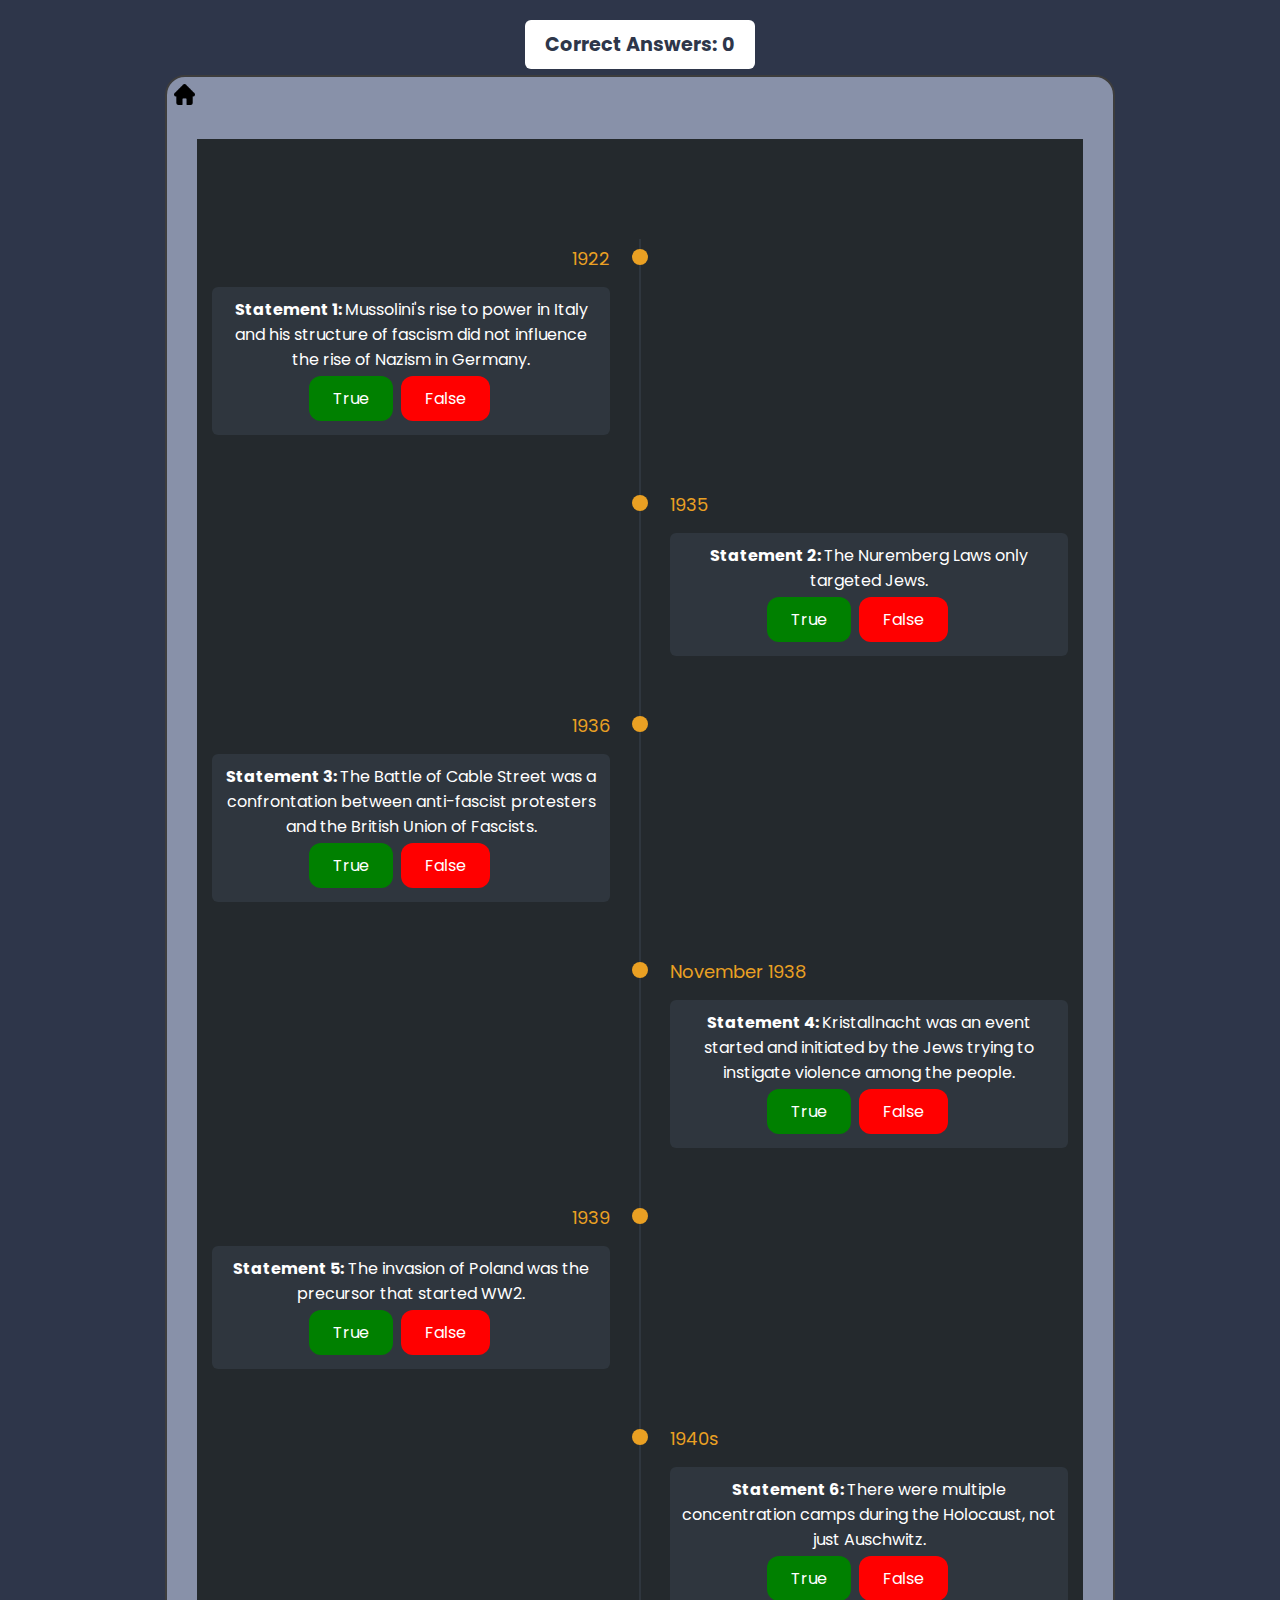
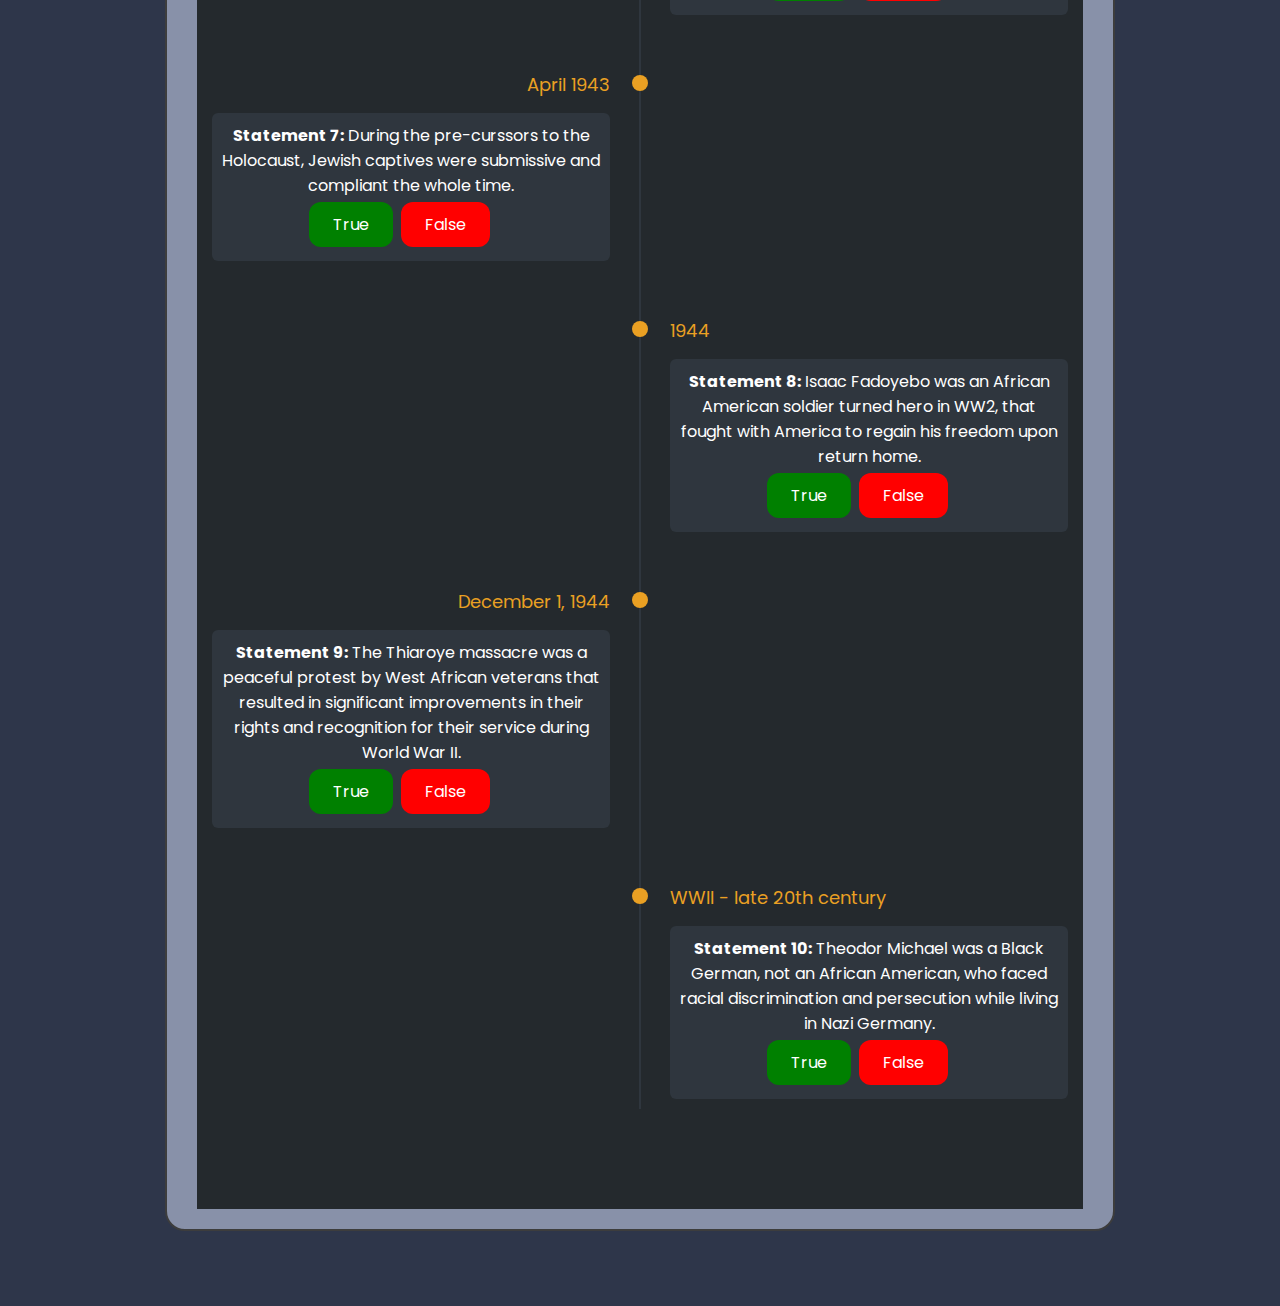
==== commit 83cc1ba7: "editing" ====
--- a/timeline.html
+++ b/timeline.html
@@ -1,7 +1,7 @@
 <!DOCTYPE html>
 <html lang="en">
 <head>
-    <meta name="viewport" content="width=device-width, initial-scale=1.0">
+    <meta name="viewport" content="width=device-width, initial-scale=0.8">
     <title>Timeline</title>
     <link rel="stylesheet" href="style.css">
     <style>  @import url('https://fonts.googleapis.com/css2?family=Poppins:wght@300;400;500;600;700&display=swap');
@@ -799,7 +799,7 @@
           <div class="timeline-dot"></div>
           <div class="timeline-date">1944</div>
           <div class="quiz">
-            <p><b>Statement 8:</b> Isaac Fadoyebo was an African American soldier turned hero in WW2, that fought with America to regain his freedom upon return home</p>
+            <p><b>Statement 8:</b> Isaac Fadoyebo was an African American soldier turned hero in WW2, that fought with America to regain his freedom upon return home.</p>
             <button onclick="checkAnswer('false', 'true', 8)" style="background-color: green; color: white;">True</button>
             <button onclick="checkAnswer('true', 'true', 8)" style="background-color: red; color: white;">False</button>
             <span id="feedback-8" class="correct-incorrect"></span>
@@ -974,13 +974,13 @@
       <div class="timeline-dot"></div>
       <div class="timeline-date">WWII - late 20th century</div>
       <div class="quiz">
-        <p><b>Statement 10:</b> Theodor Michael was a Black German, not an African American, who faced racial discrimination and persecution while living in Nazi Germany</p>
+        <p><b>Statement 10:</b> Theodor Michael was a Black German, not an African American, who faced racial discrimination and persecution while living in Nazi Germany.</p>
         <button onclick="checkAnswer('true', 'true', 10)" style="background-color: green; color: white;">True</button>
         <button onclick="checkAnswer('false', 'true', 10)" style="background-color: red; color: white;">False</button>
         <span id="feedback-10" class="correct-incorrect"></span>
       </div>
       <div class="timeline-content" id="timeline-text-10" style="display: none;">
-        <h3>timeline item title</h3>
+        <h3>Black in Germany: Theodor Michael's story</h3>
         <p class = "noselect">Theodor Michael was a Black German, not an African American, who faced racial discrimination and persecution 
           while living in Nazi Germany. Born in Berlin, he was one of the few Black Germans living during this time, a
           nd his experience was vastly different from that of African Americans. Michael was subjected to the harsh racial 
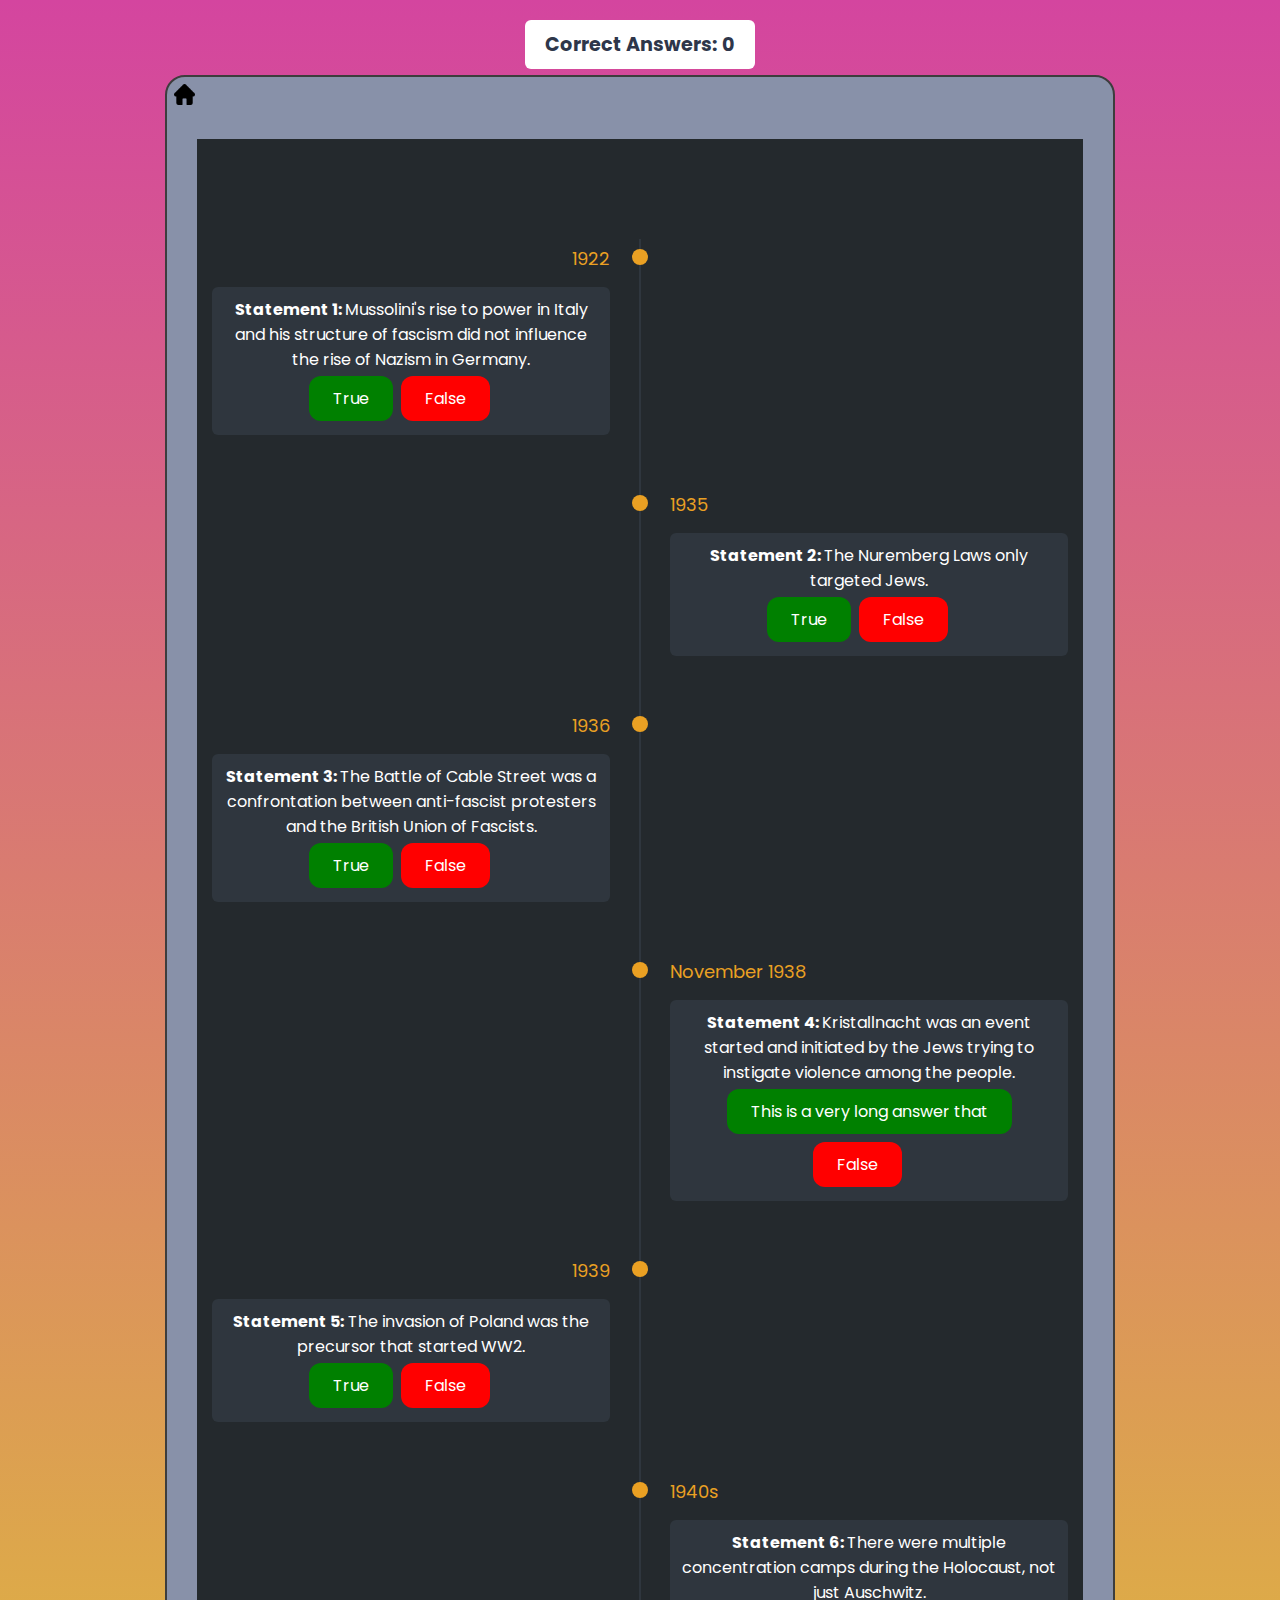
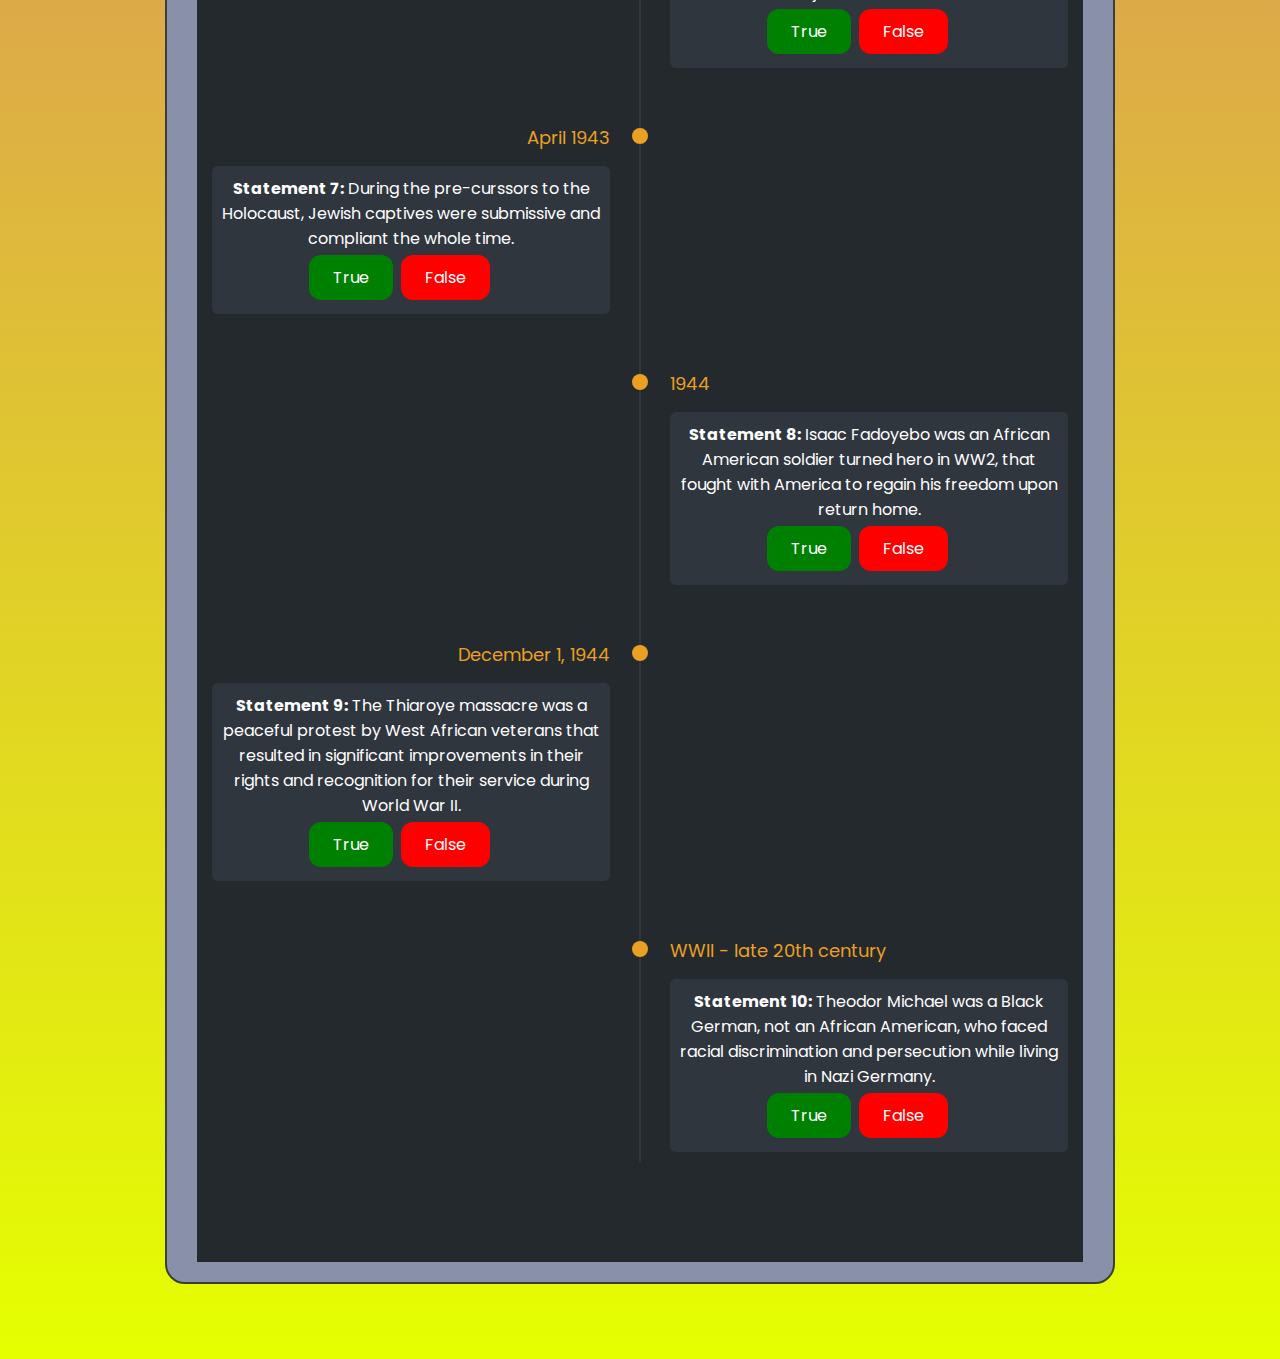
==== commit 7f1592a7: "first commit" ====
--- a/timeline.html
+++ b/timeline.html
@@ -467,7 +467,7 @@
 			<div class="timeline-date">November 1938</div>
       <div class="quiz">
         <p><b>Statement 4: </b>Kristallnacht was an event started and initiated by the Jews trying to instigate violence among the people.</p>
-        <button onclick="checkAnswer('false', 'true', 4)" style="background-color: green; color: white;">True</button>
+        <button onclick="checkAnswer('false', 'true', 4)" style="background-color: green; color: white;">This is a very long answer that </button>
         <button onclick="checkAnswer('true', 'true', 4)" style="background-color: red; color: white;">False</button>
         <span id="feedback-4" class="correct-incorrect"></span>
       </div>
--- a/style.css
+++ b/style.css
@@ -1,306 +1,300 @@
 * {
-    margin: 0;
-    padding: 0;
-    font-family: 'Poppins', sans-serif;
-    box-sizing: border-box;
-  }
-  
-  body {
-    background: #2e364a;
-  }
-  
-  .container_wrapper {
-    position: relative;
-    margin: 75px auto;
-    max-width: 950px;
-    background: #8891a9;
-    border: 2px solid #3d3d3d;
-    border-radius: 20px;
-  }
-  
-  .container_inner {
+  margin: 0;
+  padding: 0;
+  font-family: "Poppins", sans-serif;
+  box-sizing: border-box;
+}
+
+body {
+  /* background: #2e364a; */
+  background-image: linear-gradient(
+    rgb(212, 69, 159),
    
-    padding: 20px 30px;
-  }
-  
-  .hangingindent {
-    padding-left: 22px ;
-    text-indent: -22px ;
-  }
-  
-  .home__menu{
-    list-style: none;
-    display: flex;
-    flex-direction: column;
-    align-items: center;
-    gap:25px;
-}
-.home__menu a{
-    text-transform: uppercase;
-    line-height: 32px;
-    font-size: 22px;
-    font-weight: 500;
-    transition: all 0.2s;
-    position: relative;
+    rgb(229, 255, 0)
+  );
+}
+
+.container_wrapper {
+  position: relative;
+  margin: 75px auto;
+  max-width: 950px;
+  background: #8891a9;
+  border: 2px solid #3d3d3d;
+  border-radius: 20px;
+}
+
+.container_inner {
+  padding: 20px 30px;
+}
+
+.hangingindent {
+  padding-left: 22px;
+  text-indent: -22px;
+}
+
+.home__menu {
+  list-style: none;
+  display: flex;
+  flex-direction: column;
+  align-items: center;
+  gap: 25px;
+}
+.home__menu a {
+  text-transform: uppercase;
+  line-height: 32px;
+  font-size: 22px;
+  font-weight: 500;
+  transition: all 0.2s;
+  position: relative;
 }
 .home__menu a:after {
-    content: '';
-    position: absolute;
-    width: 100%;
-    transform: scaleX(0);
-    height: 2px;
-    bottom: 0;
-    left: 0;
-    background-color: #0087ca;
-    transform-origin: bottom right;
-    transition: transform 0.25s ease-out;
+  content: "";
+  position: absolute;
+  width: 100%;
+  transform: scaleX(0);
+  height: 2px;
+  bottom: 0;
+  left: 0;
+  background-color: #0087ca;
+  transform-origin: bottom right;
+  transition: transform 0.25s ease-out;
 }
 .home__menu a:hover:after {
-    transform: scaleX(1);
-    transform-origin: bottom left;
-}
-  
-  .nav-links {
-    list-style-type: none;
-    display: flex;
-    gap: 10px;
-    padding-bottom: 20px;
-  }
-  
-  .nav-link {
-    text-decoration: none;
-    color: white;
-    font-size: 1.2rem;
-    cursor: pointer;
-  }
-  
-  .nav-link:hover {
-    color: #ccc;
-  }
-  
-  button {
-    background-color: #4CAF50;
-    border: none;
-    color: white;
-    text-align: center;
-    text-decoration: none;
-    display: inline-block;
-    font-size: 16px;
-    margin: 4px 2px;
-    cursor: pointer;
-    border-radius: 12px;
-    padding: 10px 24px;
-  }
-  /* Add the CSS code for the Read More button and the modal outside the media query */
+  transform: scaleX(1);
+  transform-origin: bottom left;
+}
+
+.nav-links {
+  list-style-type: none;
+  display: flex;
+  gap: 10px;
+  padding-bottom: 20px;
+}
+
+.nav-link {
+  text-decoration: none;
+  color: white;
+  font-size: 1.2rem;
+  cursor: pointer;
+}
+
+.nav-link:hover {
+  color: #ccc;
+}
+
+button {
+  background-color: #4caf50;
+  border: none;
+  color: white;
+  text-align: center;
+  text-decoration: none;
+  display: inline-block;
+  font-size: 16px;
+  margin: 4px 2px;
+  cursor: pointer;
+  border-radius: 12px;
+  padding: 10px 24px;
+}
+/* Add the CSS code for the Read More button and the modal outside the media query */
 .read-more {
-    display: inline-block;
-    background-color: #eaa023;
-    padding: 8px 16px;
-    margin-top: 10px;
-    border-radius: 5px;
-    font-weight: 500;
-    text-decoration: none;
-    color: #ffffff;
-    cursor: pointer;
-  }
-  
-  .modal {
-    display: none;
-    position: fixed;
-    z-index: 1;
-    left: 0;
-    top: 0;
-    width: 100%;
-    height: 100%;
-    overflow: auto;
-    background-color: rgba(0, 0, 0, 0.4);
-  }
-  
-  .modal-content {
-    background-color: #2f363e;
-    margin: 15% auto;
-    padding: 20px;
-    border: 1px solid #888;
-    width: 80%;
-    position: relative;
-    
-  }
-  
-  .modal-image {
-    float: left;
-    padding: 12px;
-  }
-
-  .clearfix::after {
-    content: "";
-    clear: both;
-    display: table;
-    color: white;
-    
-  }
-  
-  .close {
-    color: white;
-    font-size: 28px;
-    font-weight: bold;
-    position: absolute;
-    right: 10px;
-    top: 5px;
-    cursor: pointer;
-  }
-  
-  /* The rest of your CSS code */
-  
-  
-  .quiz {
-    background: #fff;
-    padding: 10px;
-    border-radius: 6px;
-    margin-bottom: 10px;
-    text-align: center;
-  }
-
-  .noselect {
-    -webkit-touch-callout: none; /* iOS Safari */
-    -webkit-user-select: none; /* Safari */
-    -khtml-user-select: none; /* Konqueror HTML */
-    -moz-user-select: none; /* Old versions of Firefox */
-    -ms-user-select: none; /* Internet Explorer/Edge */
-    user-select: none; /* Non-prefixed version, currently supported by Chrome, Opera and Firefox */
-  }
-  
-  
-  .correct-incorrect {
-    padding: 10px;
-    margin-top: 10px;
-    border-radius: 6px;
-    font-weight: bold;
-    display: inline-block;
-  }
-  
-  .correct {
-    background-color: #4caf50;
-    color: white;
-  }
-  
-  .incorrect {
-    background-color: #f44336;
-    color: white;
-  }
-  
-  .text-hidden {
-    display: none;
-  }
-  
-
-  #correct-answers-container {
-    background-color: white;
-    color: #2e364a;
-    font-size: 1.2rem;
-    font-weight: bold;
-    padding: 10px 20px;
-    border-radius: 6px;
-    display: flex;
-    justify-content: center;
-    align-items: center;
-    gap: 5px;
-    position: fixed;
-    top: 20px;
-    left: 50%;
-    transform: translateX(-50%);
-    z-index: 15;
-  }
-  
-  
-  .quiz {
-    font-family: 'Poppins';
-    color: white;
-    background: #2f363e;
-    padding: 10px;
-    border-radius: 6px;
-    margin-bottom: 10px;
-  }
-  
-  .timeline {
-    position: relative;
-    max-width: 1200px;
-    margin: 100px auto;
-  }
-  
-  .container {
-    padding: 10px 50px;
-    position: relative;
-    width: 50%;
-    animation: movedown 1s linear forwards;
-    opacity: 0;
-  }
-  
+  display: inline-block;
+  background-color: #eaa023;
+  padding: 8px 16px;
+  margin-top: 10px;
+  border-radius: 5px;
+  font-weight: 500;
+  text-decoration: none;
+  color: #ffffff;
+  cursor: pointer;
+}
+
+.modal {
+  display: none;
+  position: fixed;
+  z-index: 1;
+  left: 0;
+  top: 0;
+  width: 100%;
+  height: 100%;
+  overflow: auto;
+  background-color: rgba(0, 0, 0, 0.4);
+}
+
+.modal-content {
+  background-color: #2f363e;
+  margin: 15% auto;
+  padding: 20px;
+  border: 1px solid #888;
+  width: 80%;
+  position: relative;
+}
+
+.modal-image {
+  float: left;
+  padding: 12px;
+}
+
+.clearfix::after {
+  content: "";
+  clear: both;
+  display: table;
+  color: white;
+}
+
+.close {
+  color: white;
+  font-size: 28px;
+  font-weight: bold;
+  position: absolute;
+  right: 10px;
+  top: 5px;
+  cursor: pointer;
+}
+
+/* The rest of your CSS code */
+
+.quiz {
+  background: #fff;
+  padding: 10px;
+  border-radius: 6px;
+  margin-bottom: 10px;
+  text-align: center;
+}
+
+.noselect {
+  -webkit-touch-callout: none; /* iOS Safari */
+  -webkit-user-select: none; /* Safari */
+  -khtml-user-select: none; /* Konqueror HTML */
+  -moz-user-select: none; /* Old versions of Firefox */
+  -ms-user-select: none; /* Internet Explorer/Edge */
+  user-select: none; /* Non-prefixed version, currently supported by Chrome, Opera and Firefox */
+}
+
+.correct-incorrect {
+  padding: 10px;
+  margin-top: 10px;
+  border-radius: 6px;
+  font-weight: bold;
+  display: inline-block;
+}
+
+.correct {
+  background-color: #4caf50;
+  color: white;
+}
+
+.incorrect {
+  background-color: #f44336;
+  color: white;
+}
+
+.text-hidden {
+  display: none;
+}
+
+#correct-answers-container {
+  background-color: white;
+  color: #2e364a;
+  font-size: 1.2rem;
+  font-weight: bold;
+  padding: 10px 20px;
+  border-radius: 6px;
+  display: flex;
+  justify-content: center;
+  align-items: center;
+  gap: 5px;
+  position: fixed;
+  top: 20px;
+  left: 50%;
+  transform: translateX(-50%);
+  z-index: 15;
+}
+
+.quiz {
+  font-family: "Poppins";
+  color: white;
+  background: #2f363e;
+  padding: 10px;
+  border-radius: 6px;
+  margin-bottom: 10px;
+}
+
+.timeline {
+  position: relative;
+  max-width: 1200px;
+  margin: 100px auto;
+}
+
+.container {
+  padding: 10px 50px;
+  position: relative;
+  width: 50%;
+  animation: movedown 1s linear forwards;
+  opacity: 0;
+}
 
 @keyframes movedown {
-  0%{
+  0% {
     opacity: 1;
     transform: translateY(-30px);
   }
-  100%{
+  100% {
     opacity: 1;
     transform: translateY(0px);
   }
 }
 
-
-.container:nth-child(1){
+.container:nth-child(1) {
   animation-delay: 0s;
 }
-.container:nth-child(2){
+.container:nth-child(2) {
   animation-delay: 1s;
 }
-.container:nth-child(3){
+.container:nth-child(3) {
   animation-delay: 2s;
 }
-.container:nth-child(4){
+.container:nth-child(4) {
   animation-delay: 3s;
 }
-.container:nth-child(5){
+.container:nth-child(5) {
   animation-delay: 4s;
 }
-.container:nth-child(6){
+.container:nth-child(6) {
   animation-delay: 5s;
 }
 
-.text-box{
+.text-box {
   padding: 20px 30px;
   background: #fff;
   position: relative;
   border-radius: 6px;
   font-size: 15px;
 }
-.left-container{
+.left-container {
   left: 0;
 }
-.right-container{
+.right-container {
   left: 50%;
 }
 
-
-
 @keyframes moveline {
-  0%{
+  0% {
     height: 0;
   }
-  100%{
+  100% {
     height: 100%;
   }
 }
 
-.text-box h2{
+.text-box h2 {
   font-weight: 600;
 }
-.text-box small{
+.text-box small {
   display: inline-block;
   margin-bottom: 15px;
 }
 
-.left-container-arrow{
+.left-container-arrow {
   height: 0;
   width: 0;
   position: absolute;
@@ -311,7 +305,7 @@
   border-left: 15px solid #fff;
   right: -15px;
 }
-.right-container-arrow{
+.right-container-arrow {
   height: 0;
   width: 0;
   position: absolute;
@@ -323,84 +317,75 @@
   left: -15px;
 }
 
-  .info-btn.show {
-    display: inline-block;
-  }
-  
+.info-btn.show {
+  display: inline-block;
+}
+
 .info-btn {
-    display: none;
-    background-color: #574caf;
-    border: none;
-    color: white;
-    text-align: center;
-    text-decoration: none;
-    font-size: 12px;
-    cursor: pointer;
-    border-radius: 4px;
-    padding: 4px 8px;
-    position:relative;
-    top: 10px;
-    right: 10px;
-  }
-  
-  
-
- 
-  
-  .close {
-    color: #aaaaaa;
-    float: right;
-    font-size: 28px;
-    font-weight: bold;
-  }
-  
-  .close:hover,
-  .close:focus {
-    color: #000;
-    text-decoration: none;
-    cursor: pointer;
-  }
-  
-
-
-
-  
-
-@media screen and (max-width: 600px){
-  
-  .timeline{
+  display: none;
+  background-color: #574caf;
+  border: none;
+  color: white;
+  text-align: center;
+  text-decoration: none;
+  font-size: 12px;
+  cursor: pointer;
+  border-radius: 4px;
+  padding: 4px 8px;
+  position: relative;
+  top: 10px;
+  right: 10px;
+}
+
+.close {
+  color: #aaaaaa;
+  float: right;
+  font-size: 28px;
+  font-weight: bold;
+}
+
+.close:hover,
+.close:focus {
+  color: #000;
+  text-decoration: none;
+  cursor: pointer;
+}
+
+@media screen and (max-width: 600px) {
+  .timeline {
     margin: 50px auto;
   }
-  .timeline::after{
+  .timeline::after {
     left: 31px;
   }
-  .container{
+  .container {
     width: 100%;
     padding-left: 80px;
     padding-right: 25px;
   }
-  .text-box{
+  .text-box {
     font-size: 13px;
   }
-  .text-box small{
+  .text-box small {
     margin-bottom: 10px;
   }
-  .right-container{
+  .right-container {
     left: 0;
   }
 
-  .left-container img, .right-container img{
+  .left-container img,
+  .right-container img {
     left: 10px;
   }
 
-  .left-container-arrow{
+  .left-container-arrow {
     border-right: 15px solid #fff;
     border-left: 0;
     left: -15px;
     z-index: -10;
   }
 
-.right-container-arrow{
+  .right-container-arrow {
     border-right: 16px solid #fff;
     border-left: 0;
     left: -15px;
@@ -413,9 +398,9 @@
     align-items: center;
     min-height: 100vh;
     margin: 0;
-}
-
-@keyframes tonext {
+  }
+
+  @keyframes tonext {
     75% {
       left: 0;
     }
@@ -429,7 +414,7 @@
       left: 0;
     }
   }
-  
+
   @keyframes tostart {
     75% {
       left: 0;
@@ -444,7 +429,7 @@
       left: 0;
     }
   }
-  
+
   @keyframes snap {
     96% {
       scroll-snap-align: center;
@@ -459,50 +444,51 @@
       scroll-snap-align: center;
     }
   }
-  
+
   body {
     max-width: 37.5rem;
     margin: 0 auto;
     padding: 0 1.25rem;
-    font-family: 'Lato', sans-serif;
-  }
-  
+    font-family: "Lato", sans-serif;
+  }
+
   * {
     box-sizing: border-box;
     scrollbar-color: transparent transparent; /* thumb and track color */
     scrollbar-width: 0px;
   }
-  
+
   *::-webkit-scrollbar {
     width: 0;
   }
-  
+
   *::-webkit-scrollbar-track {
     background: transparent;
   }
-  
+
   *::-webkit-scrollbar-thumb {
     background: transparent;
     border: none;
   }
-  
+
   * {
     -ms-overflow-style: none;
   }
-  
-  ol, li {
+
+  ol,
+  li {
     list-style: none;
     margin: 0;
     padding: 0;
   }
-  
+
   .carousel {
     position: relative;
     padding-top: 75%;
     filter: drop-shadow(0 0 10px #0003);
     perspective: 100px;
   }
-  
+
   .carousel__viewport {
     position: absolute;
     top: 0;
@@ -515,7 +501,7 @@
     scroll-behavior: smooth;
     scroll-snap-type: x mandatory;
   }
-  
+
   .carousel__slide {
     position: relative;
     flex: 0 0 100%;
@@ -523,21 +509,21 @@
     background-color: #f99;
     counter-increment: item;
   }
-  
+
   .carousel__slide:nth-child(even) {
     background-color: #99f;
   }
-  
+
   .carousel__slide:before {
     content: counter(item);
     position: absolute;
     top: 50%;
     left: 50%;
-    transform: translate3d(-50%,-40%,70px);
+    transform: translate3d(-50%, -40%, 70px);
     color: #fff;
     font-size: 2em;
   }
-  
+
   .carousel__snapper {
     position: absolute;
     top: 0;
@@ -546,7 +532,7 @@
     height: 100%;
     scroll-snap-align: center;
   }
-  
+
   @media (hover: hover) {
     .carousel__snapper {
       animation-name: tonext, snap;
@@ -554,23 +540,23 @@
       animation-duration: 4s;
       animation-iteration-count: infinite;
     }
-  
+
     .carousel__slide:last-child .carousel__snapper {
       animation-name: tostart, snap;
     }
   }
-  
+
   @media (prefers-reduced-motion: reduce) {
     .carousel__snapper {
       animation-name: none;
     }
   }
-  
+
   .carousel:hover .carousel__snapper,
   .carousel:focus-within .carousel__snapper {
     animation-name: none;
   }
-  
+
   .carousel__navigation {
     position: absolute;
     right: 0;
@@ -578,12 +564,12 @@
     left: 0;
     text-align: center;
   }
-  
+
   .carousel__navigation-list,
   .carousel__navigation-item {
     display: inline-block;
   }
-  
+
   .carousel__navigation-button {
     display: inline-block;
     width: 1.5rem;
@@ -595,7 +581,7 @@
     font-size: 0;
     transition: transform 0.1s;
   }
-  
+
   .carousel::before,
   .carousel::after,
   .carousel__prev,
@@ -610,20 +596,20 @@
     font-size: 0;
     outline: 0;
   }
-  
+
   .carousel::before,
   .carousel__prev {
     left: -1rem;
   }
-  
+
   .carousel::after,
   .carousel__next {
     right: -1rem;
   }
-  
+
   .carousel::before,
   .carousel::after {
-    content: '';
+    content: "";
     z-index: 1;
     background-color: #333;
     background-size: 1.5rem 1.5rem;
@@ -635,47 +621,12 @@
     text-align: center;
     pointer-events: none;
   }
-  
+
   .carousel::before {
     background-image: url("data:image/svg+xml,%3Csvg viewBox='0 0 100 100' xmlns='http://www.w3.org/2000/svg'%3E%3Cpolygon points='0,50 80,100 80,0' fill='%23fff'/%3E%3C/svg%3E");
   }
-  
+
   .carousel::after {
     background-image: url("data:image/svg+xml,%3Csvg viewBox='0 0 100 100' xmlns='http://www.w3.org/2000/svg'%3E%3Cpolygon points='100,50 20,100 20,0' fill='%23fff'/%3E%3C/svg%3E");
   }
-
-
-
-}
-
-
-
-
-
-
-
-
-
-
-
-
-
-
-
-
-
-
-
-
-
-
-
-
-
-
-
-
-
-
-
-
+}
